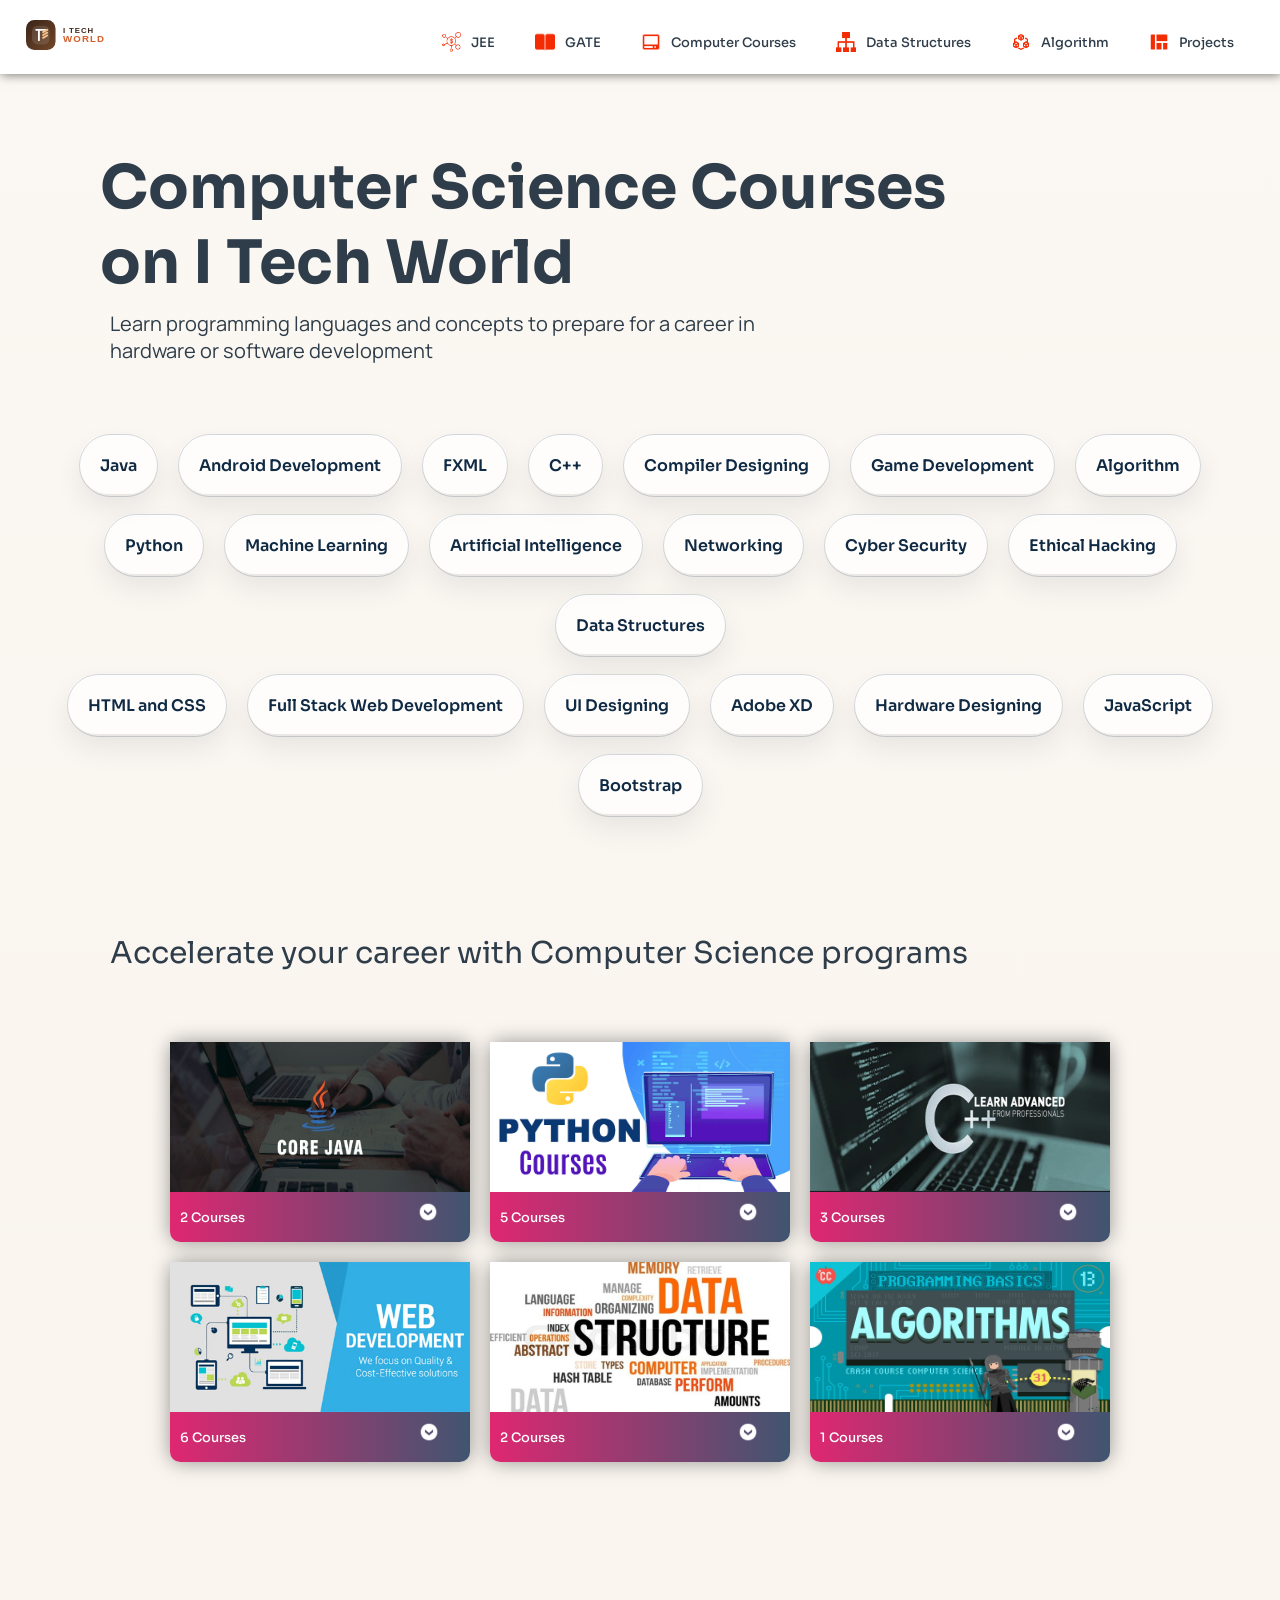
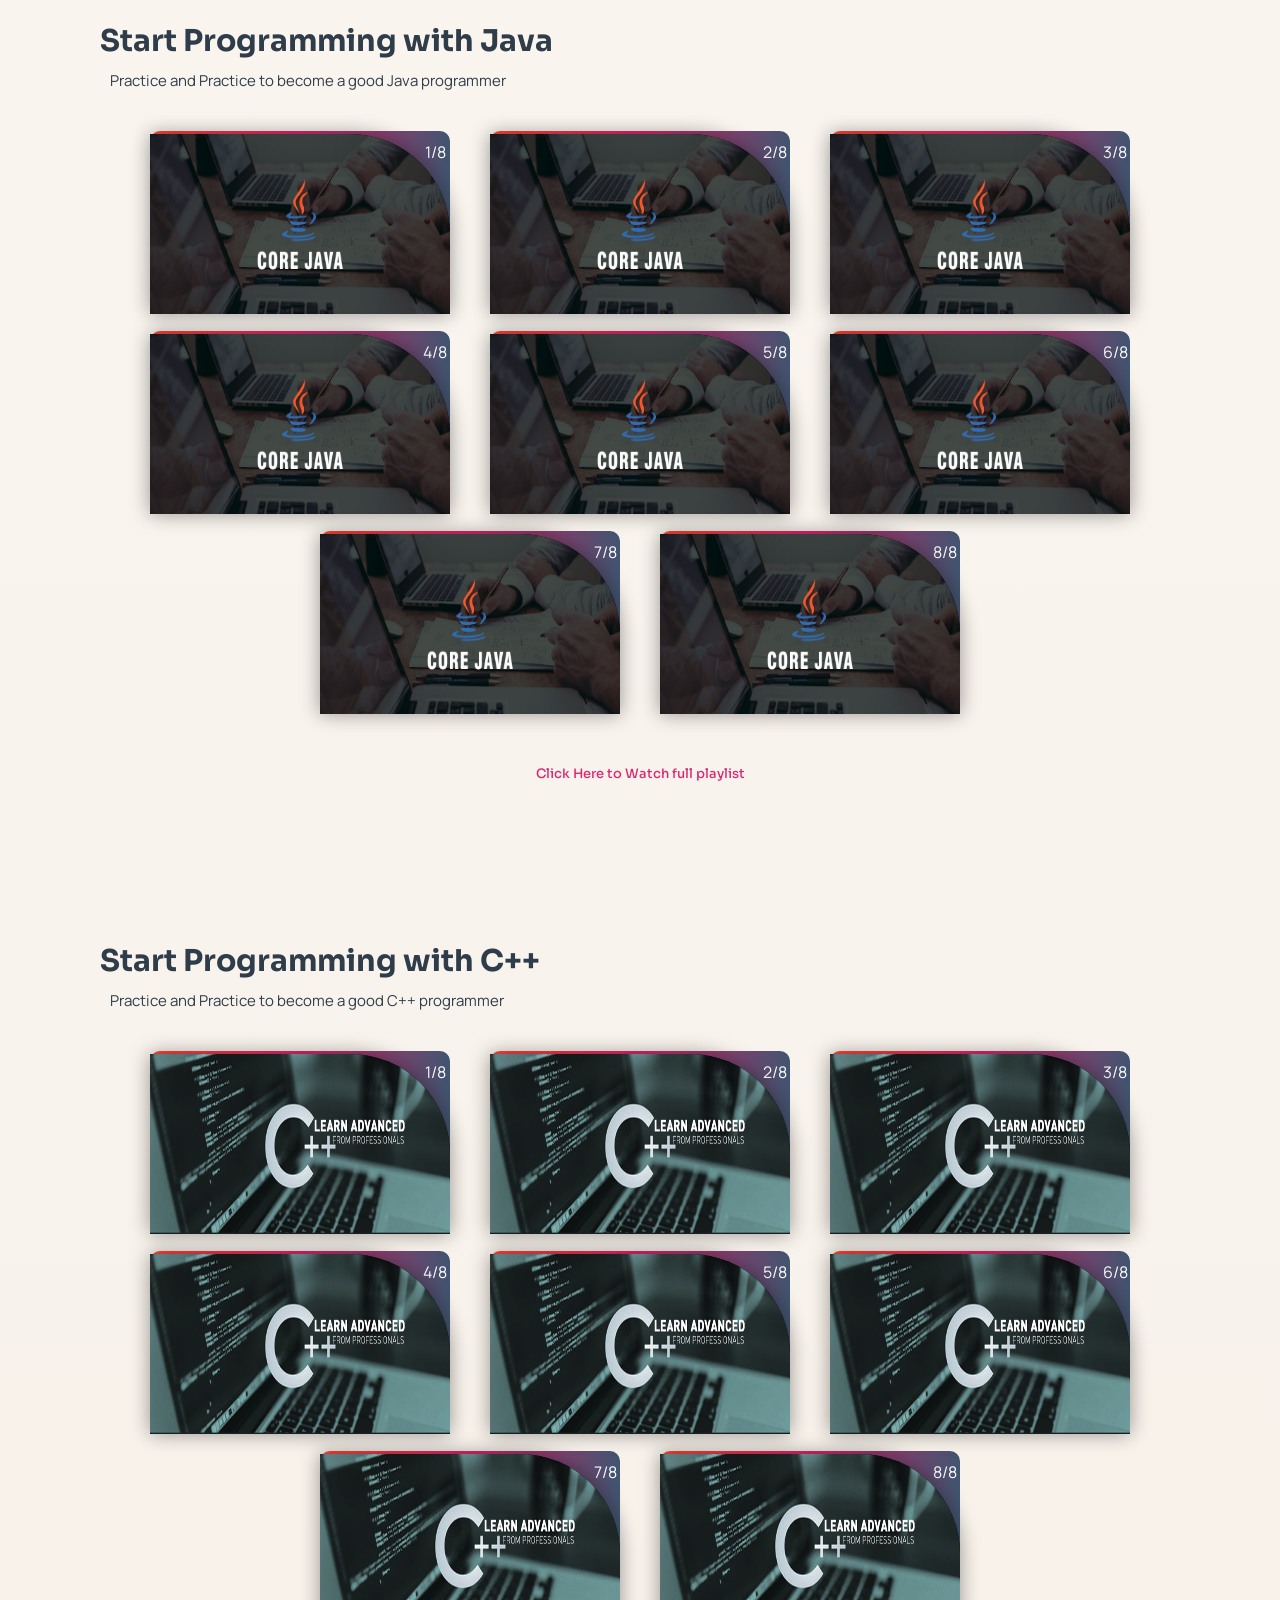
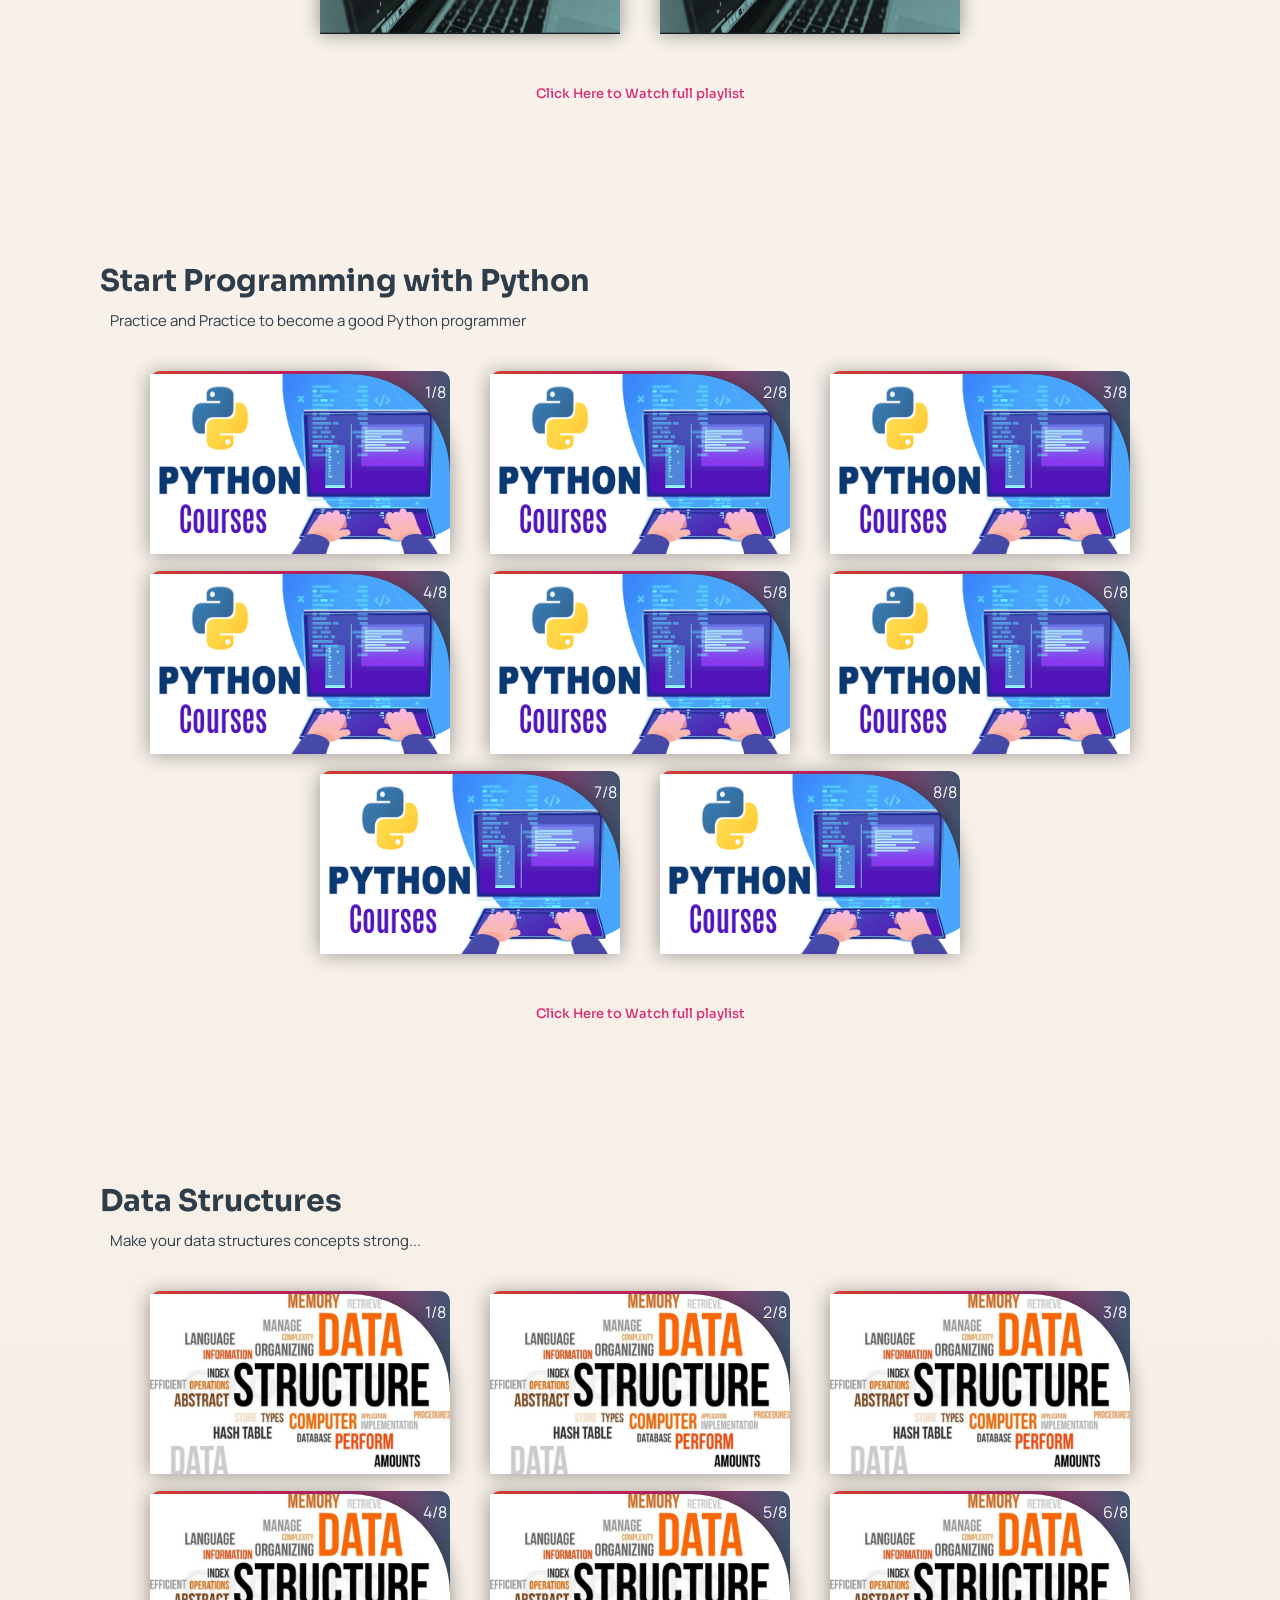
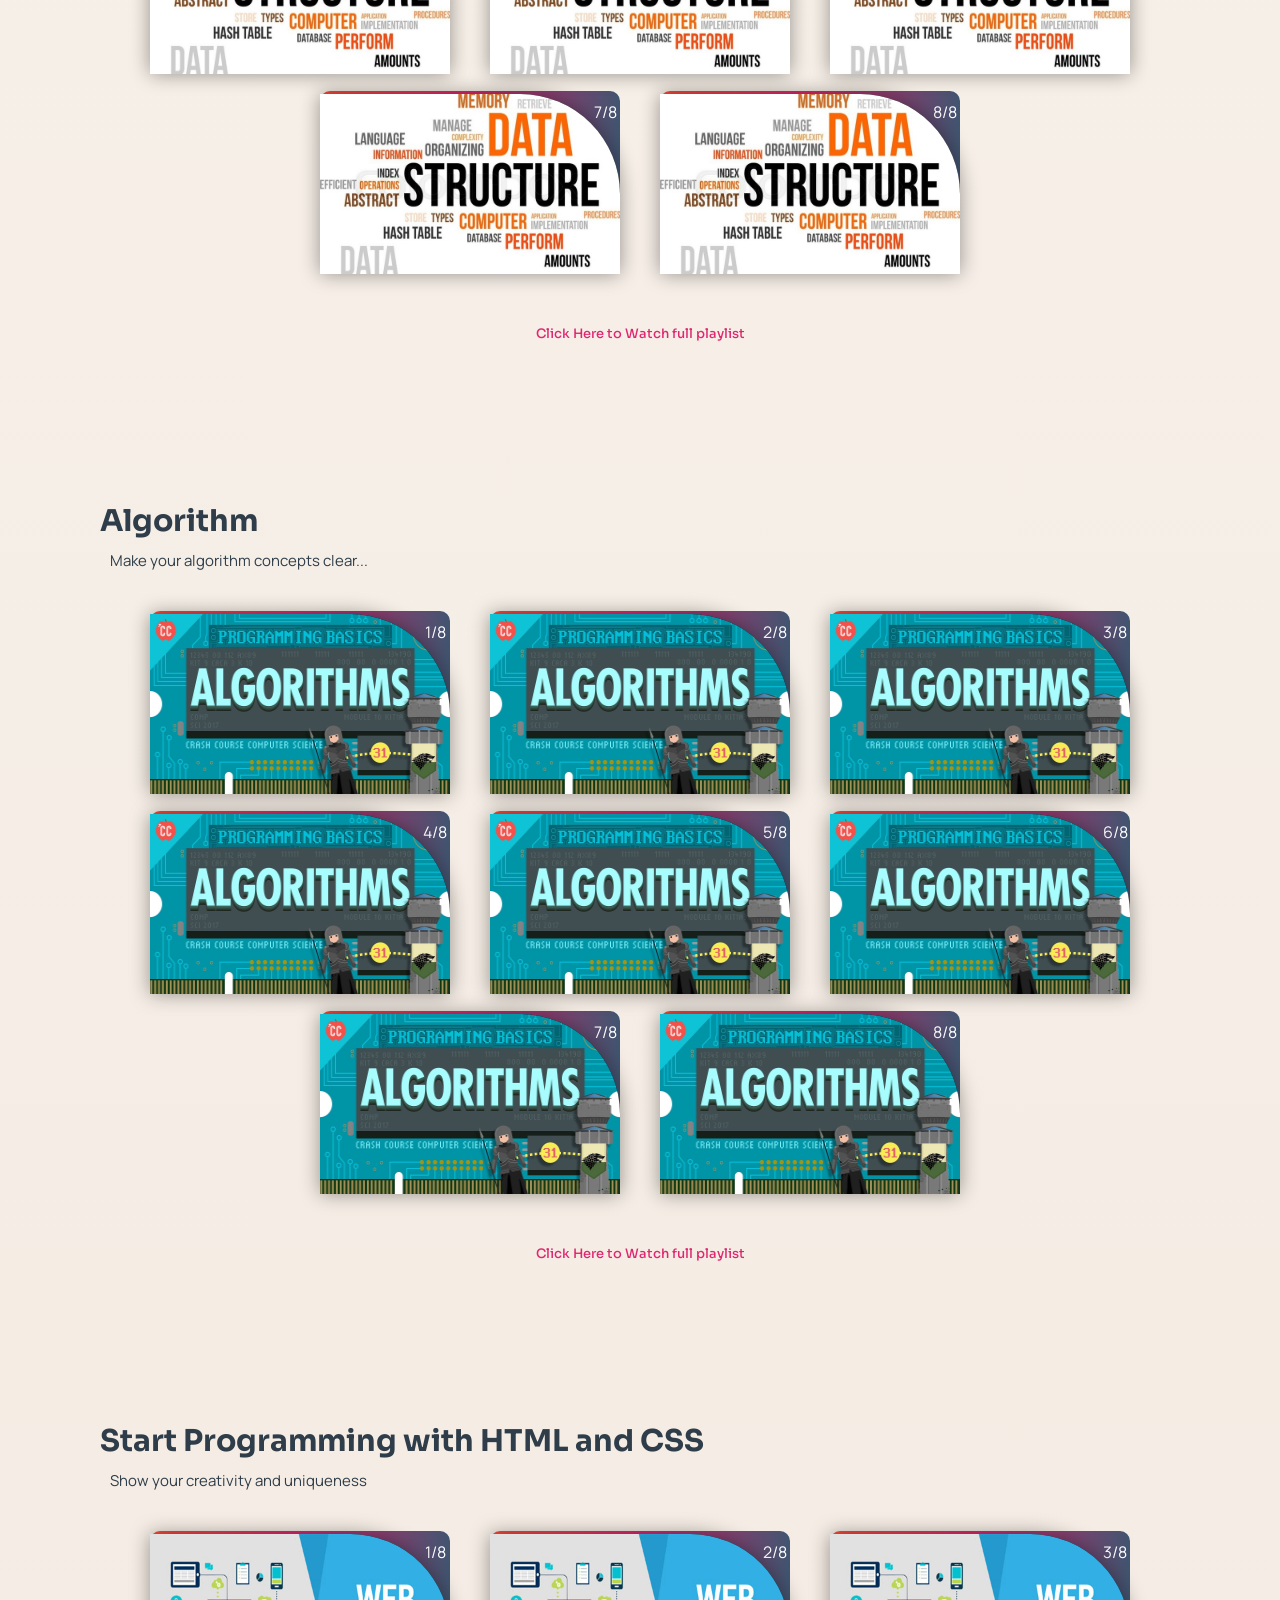
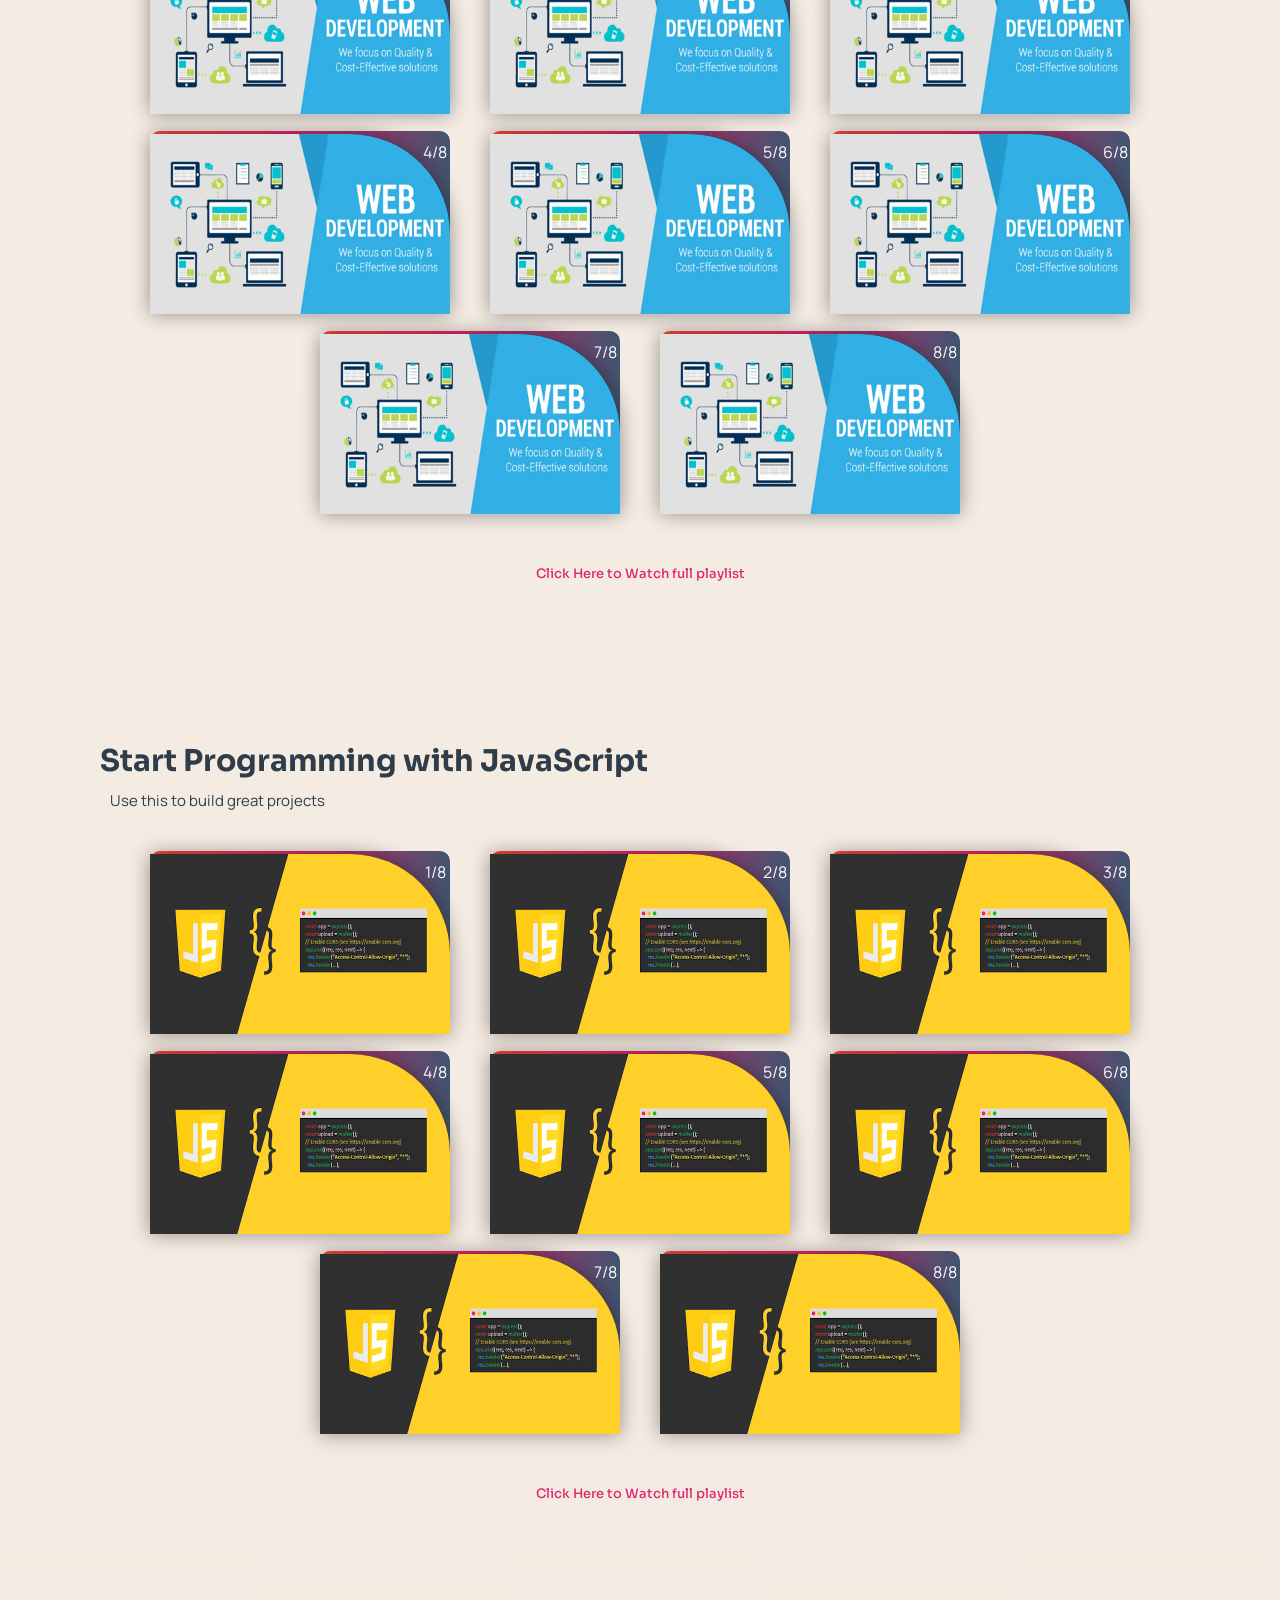
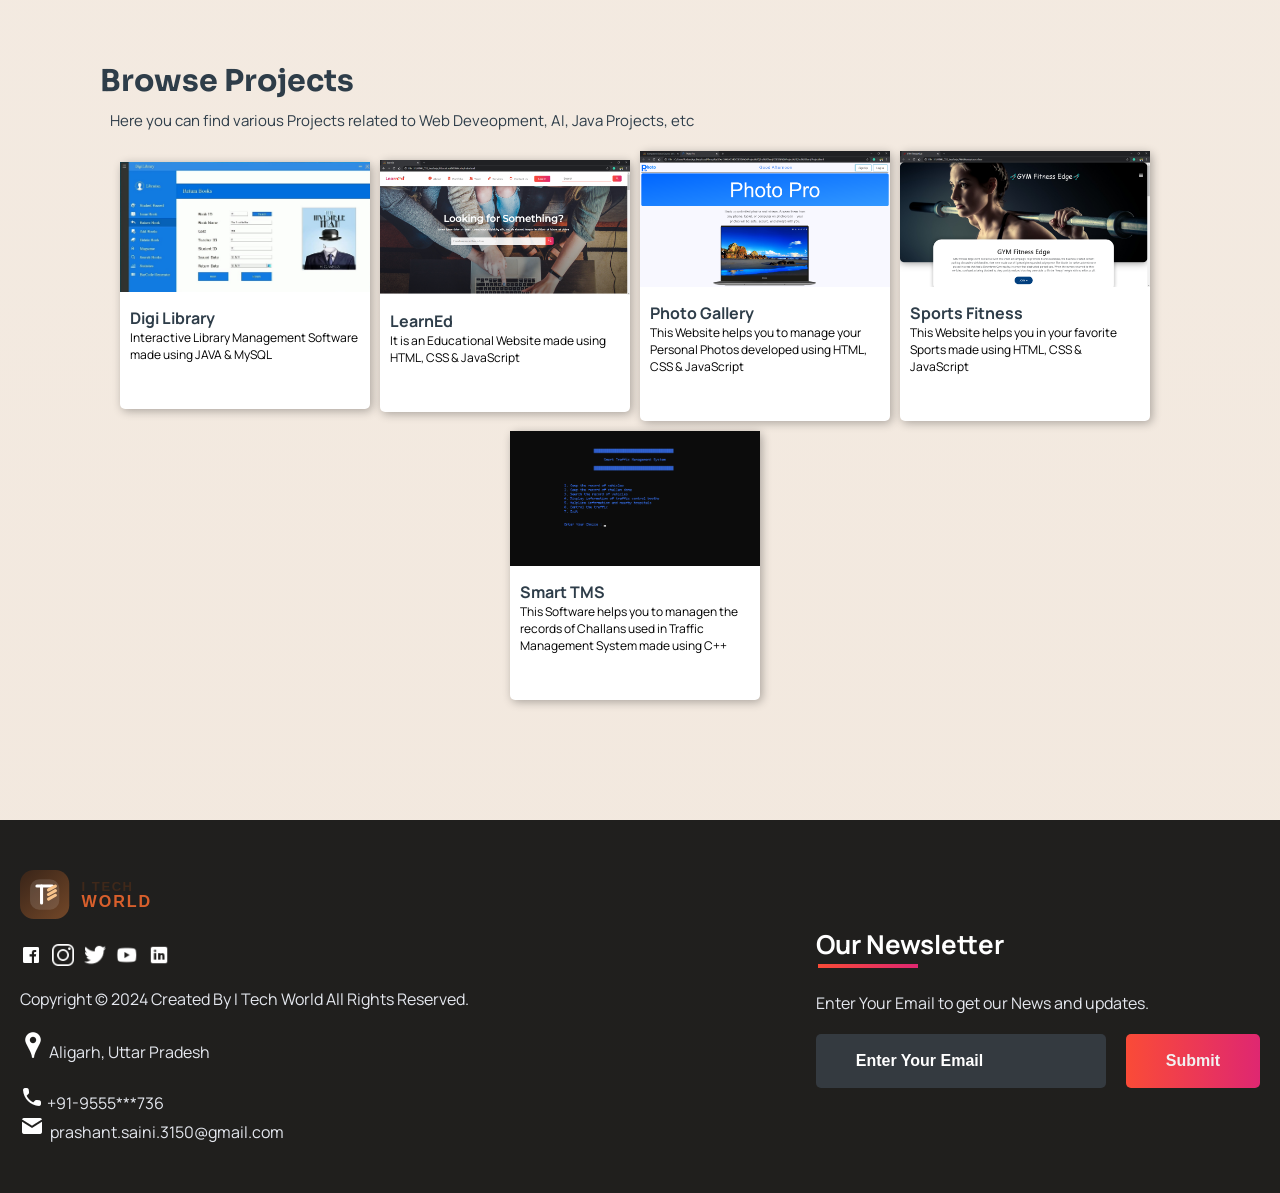
==== subjects/computer_courses.html @ df9581af "Refactor static site branding and asset structure" ====
<!DOCTYPE html>
<html>
<head>
	<link rel="shortcut icon" type="image/svg+xml" href="../assets/images/branding/itw-favicon.svg">
	<title>Computer Science Courses on I Tech World</title>
	<link rel="stylesheet" type="text/css" href="subjects.css">
	<script type="text/javascript" src="../script.js"></script>
</head>
<body>
	
<!-- NAVIGATION -->
	<header>
		<div class="nav" id="nav">
			<div id="learned-logo">
			<a href="../index.html"><img src="../assets/images/branding/itw-brand-lockup.svg" style="width: 120px;"></a></div>
			<div class="switch-tab" id="switch-tab" onclick="switchTAB()"><img src="../assets/images/icons/menu.png"></div>
			<ul id="list-switch">
				<li><a href="jee.html"><img src="../assets/images/courses/common/d1.png" class="icon">JEE</a></li>
				<li><a href="gate.html"><img src="../assets/images/courses/common/paper.png" class="icon">GATE</a></li>
				<li><a href="#"><img src="../assets/images/courses/common/computer.png" class="icon">Computer Courses</a></li>
				<li><a href="#data"><img src="../assets/images/courses/common/data.png" class="icon">Data Structures</a></li>
				<li><a href="#algo"><img src="../assets/images/courses/common/algo.png" class="icon">Algorithm</a></li>
				<li><a href="#projects"><img src="../assets/images/courses/common/projects.png" class="icon">Projects</a></li>
			</ul>
			<div class="search" id="search-switch">
				<input type="search" placeholder="Search" class="srch"><button id="srchbtn"><img src="../assets/images/icons/search.png"></button>
			</div>
		</div>
	</header>
	

<!-- MAIN Heading of Page -->
	<div class="title">
		<span>Computer Science Courses<br>on I Tech World</span>
		<div class="shortdesc">
			<p>Learn programming languages and concepts to prepare for a career in<br>hardware or software development</p>
		</div>
	</div>


<!-- Some KeyWords related to Topic -->
	<div class="course">
		<div class="cbox">
		<div class="det"><a href="#java">Java</a></div>
		<div class="det"><a href="https://developer.android.com/">Android Development</a></div>
		<div class="det"><a href="https://docs.oracle.com/javafx/2/get_started/fxml_tutorial.htm">FXML</a></div>
		<div class="det"><a href="#c++">C++</a></div>
		<div class="det"><a href="https://www.geeksforgeeks.org/introduction-of-compiler-design/">Compiler Designing</a></div>
		<div class="det"><a href="https://www.coursera.org/specializations/game-design-and-development">Game Development</a></div>
		<div class="det"><a href="#algo">Algorithm</a></div>
		</div>
		<div class="cbox">
		<div class="det"><a href="#python">Python</a></div>
		<div class="det"><a href="https://www.coursera.org/learn/machine-learning">Machine Learning</a></div>
		<div class="det"><a href="https://en.wikipedia.org/wiki/Artificial_intelligence">Artificial Intelligence</a></div>
		<div class="det"><a href="https://en.wikipedia.org/wiki/Network">Networking</a></div>
		<div class="det"><a href="https://www.kaspersky.co.in/resource-center/definitions/what-is-cyber-security">Cyber Security</a></div>
		<div class="det"><a href="https://www.eccouncil.org/ethical-hacking/">Ethical Hacking</a></div>
		<div class="det"><a href="#data">Data Structures</a></div>
		</div>
		<div class="cbox">
		<div class="det"><a href="#html_css">HTML and CSS</a></div>
		<div class="det"><a href="https://www.udacity.com/course/full-stack-web-developer-nanodegree--nd0044">Full Stack Web Development</a></div>
		<div class="det"><a href="https://uxplanet.org/what-is-ui-vs-ux-design-and-the-difference-d9113f6612de?gi=6d9d13f4cc95">UI Designing</a></div>
		<div class="det"><a href="https://www.adobe.com/in/products/xd.html">Adobe XD</a></div>
		<div class="det"><a href="https://www.sciencedirect.com/topics/computer-science/hardware-design">Hardware Designing</a></div>
		<div class="det"><a href="#javascript">JavaScript</a></div>
		<div class="det"><a href="#html_css">Bootstrap</a></div>
		</div>
	</div>


<!-- Courses Available -->
	<div class="inbt">
		Accelerate your career with Computer Science programs
	</div>

	<div class="ccard">
	<center>
		<div class="ccardbox">
			<div class="dcard">
				<div class="fpart"><img src="../assets/images/courses/common/java-course.jpg"></div>
				<a href="#java"><div class="spart">2 Courses <img src="../assets/images/icons/dropdown.png"></div></a>
			</div>
			<div class="dcard">
				<div class="fpart"><img src="../assets/images/courses/common/python-course.png"></div>
				<a href="#python"><div class="spart">5 Courses <img src="../assets/images/icons/dropdown.png"></div></a>
			</div>
			<div class="dcard">
				<div class="fpart"><img src="../assets/images/courses/common/c-course.jpg"></div>
				<a href="#c++"><div class="spart">3 Courses <img src="../assets/images/icons/dropdown.png"></div></a>
			</div>
		</div>
		<div class="ccardbox">
			<div class="dcard">
				<div class="fpart"><img src="../assets/images/courses/common/web-course.jpg"></div>
				<a href="#html_css"><div class="spart">6 Courses <img src="../assets/images/icons/dropdown.png"></div></a>
			</div>
			<div class="dcard">
				<div class="fpart"><img src="../assets/images/courses/common/data-course.jpg"></div>
				<a href="#data"><div class="spart">2 Courses <img src="../assets/images/icons/dropdown.png"></div></a>
			</div>
			<div class="dcard">
				<div class="fpart"><img src="../assets/images/courses/common/algo-course.jpg"></div>
				<a href="#algo"><div class="spart">1 Courses <img src="../assets/images/icons/dropdown.png"></div></a>
			</div>
		</div>
	</center>
	</div>


<!-- Videos on JAVA Lectures -->
	<div class="title2" id="java">
		<span>Start Programming with Java</span>
		<div class="shortdesc2">
			<p>Practice and Practice to become a good Java programmer</p>
		</div>
	</div>
	
	<center>
		<div class="ccardbox2">
			<div class="dcard2"><span class="tag" >1/8</span>
				<div class="fpart2">
					<img src="../assets/images/courses/common/java-course.jpg">
					<iframe src="https://www.youtube.com/embed/IsLyduxZ9sc" frameborder="0" allow="accelerometer; autoplay; encrypted-media; gyroscope; picture-in-picture" allowfullscreen></iframe>
				</div>
			</div>
			<div class="dcard2"><span class="tag" >2/8</span>
				<div class="fpart2">
					<img src="../assets/images/courses/common/java-course.jpg">
					<iframe src="https://www.youtube.com/embed/U_vuESBFEpE" frameborder="0" allow="accelerometer; autoplay; encrypted-media; gyroscope; picture-in-picture" allowfullscreen></iframe>
				</div>
			</div>
			<div class="dcard2"><span class="tag" >3/8</span>
				<div class="fpart2">
					<img src="../assets/images/courses/common/java-course.jpg">
					<iframe src="https://www.youtube.com/embed/7i8vbPA37y0" frameborder="0" allow="accelerometer; autoplay; encrypted-media; gyroscope; picture-in-picture" allowfullscreen></iframe>
				</div>
			</div>
			<div class="dcard2"><span class="tag" >4/8</span>
				<div class="fpart2">
					<img src="../assets/images/courses/common/java-course.jpg">
					<iframe src="https://www.youtube.com/embed/FB47F-QIk3k" frameborder="0" allow="accelerometer; autoplay; encrypted-media; gyroscope; picture-in-picture" allowfullscreen></iframe>
				</div>
			</div>
			<div class="dcard2"><span class="tag" >5/8</span>
				<div class="fpart2">
					<img src="../assets/images/courses/common/java-course.jpg">
					<iframe src="https://www.youtube.com/embed/8qyVcHJ1Et4" frameborder="0" allow="accelerometer; autoplay; encrypted-media; gyroscope; picture-in-picture" allowfullscreen></iframe>
				</div>
			</div>
			<div class="dcard2"><span class="tag" >6/8</span>
				<div class="fpart2">
					<img src="../assets/images/courses/common/java-course.jpg">
					<iframe src="https://www.youtube.com/embed/N53Vf8HGd-0" frameborder="0" allow="accelerometer; autoplay; encrypted-media; gyroscope; picture-in-picture" allowfullscreen></iframe>
				</div>
			</div>
			<div class="dcard2"><span class="tag" >7/8</span>
				<div class="fpart2">
					<img src="../assets/images/courses/common/java-course.jpg">
					<iframe src="https://www.youtube.com/embed/slz2Vc904Qg" frameborder="0" allow="accelerometer; autoplay; encrypted-media; gyroscope; picture-in-picture" allowfullscreen></iframe>
				</div>
			</div>
			<div class="dcard2"><span class="tag" >8/8</span>
				<div class="fpart2">
					<img src="../assets/images/courses/common/java-course.jpg">
					<iframe src="https://www.youtube.com/embed/Q0NVRQP1Z5g" frameborder="0" allow="accelerometer; autoplay; encrypted-media; gyroscope; picture-in-picture" allowfullscreen></iframe>
				</div>
			</div>
		</div>
	</center>
	<br><br>
	<div class="click-me">
		<a href="https://www.youtube.com/watch?v=IsLyduxZ9sc&list=PLX9Zi6XTqOKQ7TdRz0QynGIKuMV9Q2H8E" target="_blank">Click Here to Watch full playlist</a>
	</div>

<!-- Videos on C++ Lectures -->

	<div class="title2" id="c++">
		<span>Start Programming with C++</span>
		<div class="shortdesc2">
			<p>Practice and Practice to become a good C++ programmer</p>
		</div>
	</div>
	<center>
		<div class="ccardbox2">
			<div class="dcard2"><span class="tag" >1/8</span>
				<div class="fpart2"><img src="../assets/images/courses/common/c-course.jpg">
					<iframe src="https://www.youtube.com/embed/Iuo9PpGE04Y" frameborder="0" allow="accelerometer; autoplay; encrypted-media; gyroscope; picture-in-picture" allowfullscreen></iframe>
				</div>
			</div>
			<div class="dcard2"><span class="tag" >2/8</span>
				<div class="fpart2"><img src="../assets/images/courses/common/c-course.jpg">
					<iframe src="https://www.youtube.com/embed/52dHKRD7cdg" frameborder="0" allow="accelerometer; autoplay; encrypted-media; gyroscope; picture-in-picture" allowfullscreen></iframe>
				</div>
			</div>
			<div class="dcard2"><span class="tag" >3/8</span>
				<div class="fpart2"><img src="../assets/images/courses/common/c-course.jpg">
					<iframe src="https://www.youtube.com/embed/Iuo9PpGE04Y" frameborder="0" allow="accelerometer; autoplay; encrypted-media; gyroscope; picture-in-picture" allowfullscreen></iframe>
				</div>
			</div>
			<div class="dcard2"><span class="tag" >4/8</span>
				<div class="fpart2"><img src="../assets/images/courses/common/c-course.jpg">
					<iframe src="https://www.youtube.com/embed/Iuo9PpGE04Y" frameborder="0" allow="accelerometer; autoplay; encrypted-media; gyroscope; picture-in-picture" allowfullscreen></iframe>
				</div>
			</div>
		
			<div class="dcard2"><span class="tag" >5/8</span>
				<div class="fpart2"><img src="../assets/images/courses/common/c-course.jpg">
					<iframe src="https://www.youtube.com/embed/Iuo9PpGE04Y" frameborder="0" allow="accelerometer; autoplay; encrypted-media; gyroscope; picture-in-picture" allowfullscreen></iframe>
				</div>
			</div>
			<div class="dcard2"><span class="tag" >6/8</span>
				<div class="fpart2"><img src="../assets/images/courses/common/c-course.jpg">
					<iframe src="https://www.youtube.com/embed/Iuo9PpGE04Y" frameborder="0" allow="accelerometer; autoplay; encrypted-media; gyroscope; picture-in-picture" allowfullscreen></iframe>
				</div>
			</div>
			<div class="dcard2"><span class="tag" >7/8</span>
				<div class="fpart2"><img src="../assets/images/courses/common/c-course.jpg">
					<iframe src="https://www.youtube.com/embed/Iuo9PpGE04Y" frameborder="0" allow="accelerometer; autoplay; encrypted-media; gyroscope; picture-in-picture" allowfullscreen></iframe>
				</div>
			</div>
			<div class="dcard2"><span class="tag" >8/8</span>
				<div class="fpart2"><img src="../assets/images/courses/common/c-course.jpg">
					<iframe src="https://www.youtube.com/embed/Iuo9PpGE04Y" frameborder="0" allow="accelerometer; autoplay; encrypted-media; gyroscope; picture-in-picture" allowfullscreen></iframe>
				</div>
			</div>
		</div>
	</center>
<br><br>
	<div class="click-me">
		<a href="https://www.youtube.com/watch?v=Iuo9PpGE04Y&feature=youtu.be" target="_blank">Click Here to Watch full playlist</a>
	</div>

<!-- Videos on PYTHON Lectures -->

	<div class="title2" id="python">
		<span>Start Programming with Python</span>
		<div class="shortdesc2">
			<p>Practice and Practice to become a good Python programmer</p>
		</div>
	</div>
	<center>
		<div class="ccardbox2">
			<div class="dcard2"><span class="tag" >1/8</span>
				<div class="fpart2"><img src="../assets/images/courses/common/python-course.png">
					<iframe src="https://www.youtube.com/embed/QXeEoD0pB3E" frameborder="0" allow="accelerometer; autoplay; encrypted-media; gyroscope; picture-in-picture" allowfullscreen></iframe>
				</div>
			</div>
			<div class="dcard2"><span class="tag" >2/8</span>
				<div class="fpart2"><img src="../assets/images/courses/common/python-course.png">
					<iframe src="https://www.youtube.com/embed/QXeEoD0pB3E" frameborder="0" allow="accelerometer; autoplay; encrypted-media; gyroscope; picture-in-picture" allowfullscreen></iframe>
				</div>
			</div>
			<div class="dcard2"><span class="tag" >3/8</span>
				<div class="fpart2"><img src="../assets/images/courses/common/python-course.png">
					<iframe src="https://www.youtube.com/embed/QXeEoD0pB3E" frameborder="0" allow="accelerometer; autoplay; encrypted-media; gyroscope; picture-in-picture" allowfullscreen></iframe>
				</div>
			</div>
			<div class="dcard2"><span class="tag" >4/8</span>
				<div class="fpart2"><img src="../assets/images/courses/common/python-course.png">
					<iframe src="https://www.youtube.com/embed/QXeEoD0pB3E" frameborder="0" allow="accelerometer; autoplay; encrypted-media; gyroscope; picture-in-picture" allowfullscreen></iframe>
				</div>
			</div>
		
			<div class="dcard2"><span class="tag" >5/8</span>
				<div class="fpart2"><img src="../assets/images/courses/common/python-course.png">
					<iframe src="https://www.youtube.com/embed/QXeEoD0pB3E" frameborder="0" allow="accelerometer; autoplay; encrypted-media; gyroscope; picture-in-picture" allowfullscreen></iframe>
				</div>
			</div>
			<div class="dcard2"><span class="tag" >6/8</span>
				<div class="fpart2"><img src="../assets/images/courses/common/python-course.png">
					<iframe src="https://www.youtube.com/embed/QXeEoD0pB3E" frameborder="0" allow="accelerometer; autoplay; encrypted-media; gyroscope; picture-in-picture" allowfullscreen></iframe>
				</div>
			</div>
			<div class="dcard2"><span class="tag" >7/8</span>
				<div class="fpart2"><img src="../assets/images/courses/common/python-course.png">
					<iframe src="https://www.youtube.com/embed/QXeEoD0pB3E" frameborder="0" allow="accelerometer; autoplay; encrypted-media; gyroscope; picture-in-picture" allowfullscreen></iframe>
				</div>
			</div>
			<div class="dcard2"><span class="tag" >8/8</span>
				<div class="fpart2"><img src="../assets/images/courses/common/python-course.png">
					<iframe src="https://www.youtube.com/embed/QXeEoD0pB3E" frameborder="0" allow="accelerometer; autoplay; encrypted-media; gyroscope; picture-in-picture" allowfullscreen></iframe>
				</div>
			</div>
		</div>
	</center>

<br><br>
	<div class="click-me">
		<a href="https://youtu.be/QXeEoD0pB3E" target="_blank">Click Here to Watch full playlist</a>
	</div>
<!-- Videos on DATA STRUCTURES Lectures -->

	<div class="title2" id="data">
		<span>Data Structures</span>
		<div class="shortdesc2">
			<p>Make your data structures concepts strong...</p>
		</div>
	</div>
	<center>
		<div class="ccardbox2">
			<div class="dcard2"><span class="tag" >1/8</span>
				<div class="fpart2"><img src="../assets/images/courses/common/data-course.jpg">
					<iframe src="https://www.youtube.com/embed/Db9ZYbJONHc" frameborder="0" allow="accelerometer; autoplay; encrypted-media; gyroscope; picture-in-picture" allowfullscreen></iframe>
				</div>
			</div>
			<div class="dcard2"><span class="tag" >2/8</span>
				<div class="fpart2"><img src="../assets/images/courses/common/data-course.jpg">
					<iframe src="https://www.youtube.com/embed/Db9ZYbJONHc" frameborder="0" allow="accelerometer; autoplay; encrypted-media; gyroscope; picture-in-picture" allowfullscreen></iframe>
				</div>
			</div>
			<div class="dcard2"><span class="tag" >3/8</span>
				<div class="fpart2"><img src="../assets/images/courses/common/data-course.jpg">
					<iframe src="https://www.youtube.com/embed/Db9ZYbJONHc" frameborder="0" allow="accelerometer; autoplay; encrypted-media; gyroscope; picture-in-picture" allowfullscreen></iframe>
				</div>
			</div>
			<div class="dcard2"><span class="tag" >4/8</span>
				<div class="fpart2"><img src="../assets/images/courses/common/data-course.jpg">
					<iframe src="https://www.youtube.com/embed/Db9ZYbJONHc" frameborder="0" allow="accelerometer; autoplay; encrypted-media; gyroscope; picture-in-picture" allowfullscreen></iframe>
				</div>
			</div>
		
			<div class="dcard2"><span class="tag" >5/8</span>
				<div class="fpart2"><img src="../assets/images/courses/common/data-course.jpg">
					<iframe src="https://www.youtube.com/embed/Db9ZYbJONHc" frameborder="0" allow="accelerometer; autoplay; encrypted-media; gyroscope; picture-in-picture" allowfullscreen></iframe>
				</div>
			</div>
			<div class="dcard2"><span class="tag" >6/8</span>
				<div class="fpart2"><img src="../assets/images/courses/common/data-course.jpg">
					<iframe src="https://www.youtube.com/embed/Db9ZYbJONHc" frameborder="0" allow="accelerometer; autoplay; encrypted-media; gyroscope; picture-in-picture" allowfullscreen></iframe>
				</div>
			</div>
			<div class="dcard2"><span class="tag" >7/8</span>
				<div class="fpart2"><img src="../assets/images/courses/common/data-course.jpg">
					<iframe src="https://www.youtube.com/embed/Db9ZYbJONHc" frameborder="0" allow="accelerometer; autoplay; encrypted-media; gyroscope; picture-in-picture" allowfullscreen></iframe>
				</div>
			</div>
			<div class="dcard2"><span class="tag" >8/8</span>
				<div class="fpart2"><img src="../assets/images/courses/common/data-course.jpg">
					<iframe src="https://www.youtube.com/embed/Db9ZYbJONHc" frameborder="0" allow="accelerometer; autoplay; encrypted-media; gyroscope; picture-in-picture" allowfullscreen></iframe>
				</div>
			</div>
		</div>
	</center>
<br><br>
	<div class="click-me">
		<a href="https://www.youtube.com/watch?v=Db9ZYbJONHc" target="_blank">Click Here to Watch full playlist</a>
	</div>

<!-- Videos on ALGORITHM Lectures -->

	<div class="title2" id="algo">
		<span>Algorithm</span>
		<div class="shortdesc2">
			<p>Make your algorithm concepts clear...</p>
		</div>
	</div>
	<center>
		<div class="ccardbox2">
			<div class="dcard2"><span class="tag" >1/8</span>
				<div class="fpart2"><img src="../assets/images/courses/common/algo-course.jpg">
					<iframe src="https://www.youtube.com/embed/0IAPZzGSbME" frameborder="0" allow="accelerometer; autoplay; encrypted-media; gyroscope; picture-in-picture" allowfullscreen></iframe>
				</div>
			</div>
			<div class="dcard2"><span class="tag" >2/8</span>
				<div class="fpart2"><img src="../assets/images/courses/common/algo-course.jpg">
					<iframe src="https://www.youtube.com/embed/0IAPZzGSbME" frameborder="0" allow="accelerometer; autoplay; encrypted-media; gyroscope; picture-in-picture" allowfullscreen></iframe>
				</div>
			</div>
			<div class="dcard2"><span class="tag" >3/8</span>
				<div class="fpart2"><img src="../assets/images/courses/common/algo-course.jpg">
					<iframe src="https://www.youtube.com/embed/0IAPZzGSbME" frameborder="0" allow="accelerometer; autoplay; encrypted-media; gyroscope; picture-in-picture" allowfullscreen></iframe>
				</div>
			</div>
			<div class="dcard2"><span class="tag" >4/8</span>
				<div class="fpart2"><img src="../assets/images/courses/common/algo-course.jpg">
					<iframe src="https://www.youtube.com/embed/0IAPZzGSbME" frameborder="0" allow="accelerometer; autoplay; encrypted-media; gyroscope; picture-in-picture" allowfullscreen></iframe>
				</div>
			</div>
		
			<div class="dcard2"><span class="tag" >5/8</span>
				<div class="fpart2"><img src="../assets/images/courses/common/algo-course.jpg">
					<iframe src="https://www.youtube.com/embed/0IAPZzGSbME" frameborder="0" allow="accelerometer; autoplay; encrypted-media; gyroscope; picture-in-picture" allowfullscreen></iframe>
				</div>
			</div>
			<div class="dcard2"><span class="tag" >6/8</span>
				<div class="fpart2"><img src="../assets/images/courses/common/algo-course.jpg">
					<iframe src="https://www.youtube.com/embed/0IAPZzGSbME" frameborder="0" allow="accelerometer; autoplay; encrypted-media; gyroscope; picture-in-picture" allowfullscreen></iframe>
				</div>
			</div>
			<div class="dcard2"><span class="tag" >7/8</span>
				<div class="fpart2"><img src="../assets/images/courses/common/algo-course.jpg">
					<iframe src="https://www.youtube.com/embed/0IAPZzGSbME" frameborder="0" allow="accelerometer; autoplay; encrypted-media; gyroscope; picture-in-picture" allowfullscreen></iframe>
				</div>
			</div>
			<div class="dcard2"><span class="tag" >8/8</span>
				<div class="fpart2"><img src="../assets/images/courses/common/algo-course.jpg">
					<iframe src="https://www.youtube.com/embed/0IAPZzGSbME" frameborder="0" allow="accelerometer; autoplay; encrypted-media; gyroscope; picture-in-picture" allowfullscreen></iframe>
				</div>
			</div>
		</div>
	</center>
<br><br>
	<div class="click-me">
		<a href="https://www.youtube.com/watch?v=0IAPZzGSbME" target="_blank">Click Here to Watch full playlist</a>
	</div>

<!-- Videos on HTML and CSS Lectures -->

	<div class="title2" id="html_css">
		<span>Start Programming with HTML and CSS</span>
		<div class="shortdesc2">
			<p>Show your creativity and uniqueness</p>
		</div>
	</div>
	<center>
		<div class="ccardbox2">
			<div class="dcard2"><span class="tag" >1/8</span>
				<div class="fpart2"><img src="../assets/images/courses/common/web-course.jpg">
					<iframe src="https://www.youtube.com/embed/TKYsuU86-DQ" frameborder="0" allow="accelerometer; autoplay; encrypted-media; gyroscope; picture-in-picture" allowfullscreen></iframe>
				</div>
			</div>
			<div class="dcard2"><span class="tag" >2/8</span>
				<div class="fpart2"><img src="../assets/images/courses/common/web-course.jpg">
					<iframe src="https://www.youtube.com/embed/TKYsuU86-DQ" frameborder="0" allow="accelerometer; autoplay; encrypted-media; gyroscope; picture-in-picture" allowfullscreen></iframe>
				</div>
			</div>
			<div class="dcard2"><span class="tag" >3/8</span>
				<div class="fpart2"><img src="../assets/images/courses/common/web-course.jpg">
					<iframe src="https://www.youtube.com/embed/TKYsuU86-DQ" frameborder="0" allow="accelerometer; autoplay; encrypted-media; gyroscope; picture-in-picture" allowfullscreen></iframe>
				</div>
			</div>
			<div class="dcard2"><span class="tag" >4/8</span>
				<div class="fpart2"><img src="../assets/images/courses/common/web-course.jpg">
					<iframe src="https://www.youtube.com/embed/TKYsuU86-DQ" frameborder="0" allow="accelerometer; autoplay; encrypted-media; gyroscope; picture-in-picture" allowfullscreen></iframe>
				</div>
			</div>
		
			<div class="dcard2"><span class="tag" >5/8</span>
				<div class="fpart2"><img src="../assets/images/courses/common/web-course.jpg">
					<iframe src="https://www.youtube.com/embed/TKYsuU86-DQ" frameborder="0" allow="accelerometer; autoplay; encrypted-media; gyroscope; picture-in-picture" allowfullscreen></iframe>
				</div>
			</div>
			<div class="dcard2"><span class="tag" >6/8</span>
				<div class="fpart2"><img src="../assets/images/courses/common/web-course.jpg">
					<iframe src="https://www.youtube.com/embed/TKYsuU86-DQ" frameborder="0" allow="accelerometer; autoplay; encrypted-media; gyroscope; picture-in-picture" allowfullscreen></iframe>
				</div>
			</div>
			<div class="dcard2"><span class="tag" >7/8</span>
				<div class="fpart2"><img src="../assets/images/courses/common/web-course.jpg">
					<iframe src="https://www.youtube.com/embed/TKYsuU86-DQ" frameborder="0" allow="accelerometer; autoplay; encrypted-media; gyroscope; picture-in-picture" allowfullscreen></iframe>
				</div>
			</div>
			<div class="dcard2"><span class="tag" >8/8</span>
				<div class="fpart2"><img src="../assets/images/courses/common/web-course.jpg">
					<iframe src="https://www.youtube.com/embed/TKYsuU86-DQ" frameborder="0" allow="accelerometer; autoplay; encrypted-media; gyroscope; picture-in-picture" allowfullscreen></iframe>
				</div>
			</div>
		</div>
	</center>

<br><br>
	<div class="click-me">
		<a href="https://www.youtube.com/watch?v=TKYsuU86-DQ" target="_blank">Click Here to Watch full playlist</a>
	</div>
<!-- Videos on JAVASCRIPT Lectures -->

	<div class="title2" id="javascript">
		<span>Start Programming with JavaScript</span>
		<div class="shortdesc2">
			<p>Use this to build great projects</p>
		</div>
	</div>
	<center>
		<div class="ccardbox2">
			<div class="dcard2"><span class="tag" >1/8</span>
				<div class="fpart2"><img src="../assets/images/courses/common/javascript-course.jpg">
					<iframe src="https://www.youtube.com/embed/uDwSnnhl1Ng" frameborder="0" allow="accelerometer; autoplay; encrypted-media; gyroscope; picture-in-picture" allowfullscreen></iframe>
				</div>
			</div>
			<div class="dcard2"><span class="tag" >2/8</span>
				<div class="fpart2"><img src="../assets/images/courses/common/javascript-course.jpg">
					<iframe src="https://www.youtube.com/embed/uDwSnnhl1Ng" frameborder="0" allow="accelerometer; autoplay; encrypted-media; gyroscope; picture-in-picture" allowfullscreen></iframe>
				</div>
			</div>
			<div class="dcard2"><span class="tag" >3/8</span>
				<div class="fpart2"><img src="../assets/images/courses/common/javascript-course.jpg">
					<iframe src="https://www.youtube.com/embed/uDwSnnhl1Ng" frameborder="0" allow="accelerometer; autoplay; encrypted-media; gyroscope; picture-in-picture" allowfullscreen></iframe>
				</div>
			</div>
			<div class="dcard2"><span class="tag" >4/8</span>
				<div class="fpart2"><img src="../assets/images/courses/common/javascript-course.jpg">
					<iframe src="https://www.youtube.com/embed/uDwSnnhl1Ng" frameborder="0" allow="accelerometer; autoplay; encrypted-media; gyroscope; picture-in-picture" allowfullscreen></iframe>
				</div>
			</div>
		
			<div class="dcard2"><span class="tag" >5/8</span>
				<div class="fpart2"><img src="../assets/images/courses/common/javascript-course.jpg">
					<iframe src="https://www.youtube.com/embed/uDwSnnhl1Ng" frameborder="0" allow="accelerometer; autoplay; encrypted-media; gyroscope; picture-in-picture" allowfullscreen></iframe>
				</div>
			</div>
			<div class="dcard2"><span class="tag" >6/8</span>
				<div class="fpart2"><img src="../assets/images/courses/common/javascript-course.jpg">
					<iframe src="https://www.youtube.com/embed/uDwSnnhl1Ng" frameborder="0" allow="accelerometer; autoplay; encrypted-media; gyroscope; picture-in-picture" allowfullscreen></iframe>
				</div>
			</div>
			<div class="dcard2"><span class="tag" >7/8</span>
				<div class="fpart2"><img src="../assets/images/courses/common/javascript-course.jpg">
					<iframe src="https://www.youtube.com/embed/uDwSnnhl1Ng" frameborder="0" allow="accelerometer; autoplay; encrypted-media; gyroscope; picture-in-picture" allowfullscreen></iframe>
				</div>
			</div>
			<div class="dcard2"><span class="tag" >8/8</span>
				<div class="fpart2"><img src="../assets/images/courses/common/javascript-course.jpg">
					<iframe src="https://www.youtube.com/embed/uDwSnnhl1Ng" frameborder="0" allow="accelerometer; autoplay; encrypted-media; gyroscope; picture-in-picture" allowfullscreen></iframe>
				</div>
			</div>
		</div>
	</center>
<br><br>
	<div class="click-me">
		<a href="https://www.youtube.com/watch?v=uDwSnnhl1Ng" target="_blank">Click Here to Watch full playlist</a>
	</div>

<!-- PROJECTS -->
	<div class="title2" id="projects">
		<span>Browse Projects</span>
		<div class="shortdesc2">
			<p>Here you can find various Projects related to Web Deveopment, AI, Java Projects, etc</p>
		</div>
	</div>
	<div class="project-panel">
		<div class="project-card">
			<img src="../assets/images/projects/p1.jpg">
			<div class="info">
				<h4>Digi Library</h4><p>Interactive Library Management Software made using JAVA & MySQL</p>
				<div class="download"><a href="https://github.com/roshan9419" target="_blank">Download</a></div>	
			</div>
		</div>
		<div class="project-card">
			<img src="../assets/images/projects/p2.jpg">
			<div class="info">
				<h4>LearnEd</h4><p>It is an Educational Website made using HTML, CSS & JavaScript</p>
				<div class="download"><a href="https://github.com/roshan9419" target="_blank">Download</a></div>
			</div>
		</div>
		<div class="project-card">
			<img src="../assets/images/projects/p3.jpg">
			<div class="info">
				<h4>Photo Gallery</h4><p>This Website helps you to manage your Personal Photos developed using HTML, CSS & JavaScript</p>
				<div class="download"><a href="https://github.com/roshan9419" target="_blank">Download</a></div>
			</div>
		</div>
		<div class="project-card">
			<img src="../assets/images/projects/p4.jpg">
			<div class="info">
				<h4>Sports Fitness</h4><p>This Website helps you in your favorite Sports made using HTML, CSS & JavaScript</p>
				<div class="download"><a href="https://github.com/roshan9419" target="_blank">Download</a></div>
			</div>
		</div>
		<div class="project-card">
			<img src="../assets/images/projects/p5.jpg">
			<div class="info">
				<h4>Smart TMS</h4><p>This Software helps you to managen the records of Challans used in Traffic Management System made using C++</p>
				<div class="download"><a href="https://github.com/roshan9419/smart_traffic" target="_blank">Download</a></div>
			</div>
		</div>

	</div>

<br><br><br><br><br>

<!-- FOOTER -->
<footer>
	<div class="footer-container">
		<div class="left-col">
			<img src="../assets/images/branding/itw-brand-lockup.svg" style="width: 200px;">
			<div class="logo"></div>
			<div class="social-media">
				<a href="#"><img src="../assets/images/icons/fb.png"></a>
				<a href="#"><img src="../assets/images/icons/insta.png"></a>
				<a href="#"><img src="../assets/images/icons/tt.png"></a>
				<a href="#"><img src="../assets/images/icons/ytube.png"></a>
				<a href="#"><img src="../assets/images/icons/linkedin.png"></a>
			</div><br><br>
			<p class="rights-text">Copyright © 2024 Created By I Tech World All Rights Reserved.</p>
				<br><p><img src="../assets/images/icons/location.png"> Aligarh, Uttar Pradesh</p><br>
				<p><img src="../assets/images/icons/phone.png"> +91-9555***736<br><img src="../assets/images/icons/mail.png">&nbsp; prashant.saini.3150@gmail.com</p>
		</div>
		<div class="right-col">
			<h1 style="color: #fff">Our Newsletter</h1>
			<div class="border"></div><br>
			<p>Enter Your Email to get our News and updates.</p>
			<form class="newsletter-form">
				<input class="txtb" type="email" placeholder="Enter Your Email">
				<input class="btn" type="submit" value="Submit">
			</form>
		</div>
	</div>
</footer>

</body>
</html>
---- subjects/subjects.css ----
@import url('https://fonts.googleapis.com/css2?family=Manrope:wght@400;500;600;700;800&family=Sora:wght@500;600;700;800&display=swap');

* {
	box-sizing: border-box;
	margin: 0;
	padding: 0;
}
html {
	scroll-behavior: smooth;
}
body {
	background: linear-gradient(180deg, #fbf7f2 0%, #f2e8de 100%);
	font-family: 'Manrope', sans-serif;
}

/*SCROLLBAR Styling*/
::-webkit-scrollbar {
  width: 5px;
}
::-webkit-scrollbar-thumb {
  background: #FA4B37;
  border-radius: 5px;
}
::-webkit-scrollbar-thumb:hover {
  background: #DF2771; 
}

/*NAVIGATION BAR*/
.nav
{
	width: 100%;
	background-color: #fff;
	display: flex;
	flex-wrap: wrap;
	justify-content: space-between;
	align-items: center;
	padding: 20px 2%;
	position: fixed;
	top: 0px;
	z-index: 10;
	box-shadow: 1px 1px 10px rgba(0,0,0,0.5);
}

.nav li, a, button
{
	float: left;
	font-family: "Sora", sans-serif;
	font-weight: 500;
	font-size: 13px;
	color: #2E3D49;
	display: block;
	text-decoration: none;
	text-align: center;
}

.nav ul li img {
	width: 20px;
	margin-right: 10px;
	transform: translateY(5px);
	padding-top: 5px;
}

.nav ul li 
{
	list-style: none;
	display: inline-block;
	padding: 0px 20px;
}

.nav ul li a
{
	transition: all 0.3s ease 0s;
}

.nav ul li a:hover
{
	color: #FA4B37;
}

.nav button
{
	padding: 9px 25px;
	background: linear-gradient(to right, #FA4B37, #DF2771);
	color: #fff;
	border: none;
	border-radius: 5px;
	cursor: pointer;
	outline: none;
	transition: all 0.3s ease 0s;
}
#srchbtn {
	padding: 9px 20px;
}
#srchbtn img {
	width: 15px;
	filter: brightness(100);
}
.nav button:hover
{
	opacity: .9;
}
.nav .search
{
	float: right;
}
.nav .search .srch
{
	font-size: 13px;
	width: 300px;
	border: none;
	outline: none;
	border-bottom: 2px solid #FA4B37;
	padding: 9px;
}
.nav .search button
{
	margin-right: 5px;
	float: right;
	margin-left: 10px;
}
.nav .switch-tab {
	cursor: pointer;
	visibility: hidden;
}
.nav .switch-tab img {
	width: 20px;
}
.nav .check-box {
	cursor: pointer;
	visibility: hidden;
}

/*TITLE*/
.title {
	margin-top: 150px;
	margin-left: 100px;
}
.title span{
	font-weight: 700;
	font-family: 'Sora', sans-serif;
	font-size: 60px;
	color: #2E3D49;
}
.title .shortdesc {
	padding: 10px;
	font-family: 'Manrope', sans-serif;
	font-size: 20px;
	color: #2E3D49;
	margin-bottom: 50px;
}

/*Quick Links*/
.course {
	display: grid;
	justify-content: center;
}

.cbox {
	display: inline-flex;
	flex-wrap: wrap;
	justify-content: center;
}
.cbox .det {
	height: 60px;
	margin: 10px;
	background: rgba(255,255,255,0.78);
	cursor: pointer;
	border-radius: 50px;
	box-shadow: 0 14px 28px rgba(16, 42, 67, 0.08);
}
.cbox .det a{
	justify-content: space-around;
	width: 100%;
	padding: 20px;
	border-radius: 50px;
	border: 1px solid rgba(16, 42, 67, 0.18);
	font-size: 16px;
	color: #102A43;
	font-family: 'Sora', sans-serif;
	font-weight: 600;
	text-decoration: none;
}

.cbox .det a:hover{
	background: linear-gradient(to right, #FA4B37, #DF2771);
	color: white;
}

.inbt {
	padding: 10px;
	font-family: 'Sora', sans-serif;
	font-size: 30px;
	color: #2E3D49;
	margin: 100px;
	margin-bottom: 50px;
}

/*COURSES AVAILABLE*/
.ccard {
	display: flex;
	flex-wrap: wrap;
	justify-content: center;
	align-items: center;
}
.ccardbox {
	display: flex;
	flex-wrap: wrap;
	justify-content: center;
}

.dcard {
	margin: 10px;
	width: 300px;
	height: 200px;
	background: linear-gradient(to right, #DF2771, #405570);
	border-radius: 10px;
	box-shadow: 0 0 20px rgba(0,0,0,0.4);
}

.dcard .fpart {
	width: inherit;
	height: 150px;
	color: #000;
	text-align: left;
	overflow: hidden;
}
.dcard .fpart img {
	width: 100%;
	height: 100%;
}

.dcard .spart {
	padding: 10px;
	padding-right: 0px;
	color: #fff;
	text-align: left;
	cursor: pointer;
}
.dcard .spart img {
	width: 20px;
	margin-left: 170px;
	cursor: pointer;
	/* transform: rotate(180deg); */
}

.dcard:hover .fpart img{
	transition: .8s ease;
	transform: scale(1.2);
}

/*Small Titles for  Topics*/
.title2 {
	position: relative;
	padding-top: 150px;
	margin-left: 100px;
}
.title2 span{
	font-weight: 700;
	font-family: 'Sora', sans-serif;
	font-size: 30px;
	color: #2E3D49;
}
.title2 .shortdesc2 {
	padding: 10px;
	font-family: 'Manrope', sans-serif;
	font-size: 15px;
	color: #2E3D49;
	margin-bottom: 10px;
}

/*Videos Section*/
.ccardbox2 {
	display: flex;
	justify-content: center;
	flex-wrap: wrap;
}

.dcard2 {
	margin: 20px;
	width: 300px;
	height: 160px;
	background: linear-gradient(to right, #FA4B37, #DF2771, #405570);
	border-radius: 10px;
}
.dcard2:hover .fpart2 img {
	display: none;
}
.dcard2 .fpart2 { 
	width: inherit;
	height: 180px;
	background: #000;
	color: #000;
	text-align: left;
	border-top-right-radius: 100px;
	transform: translateY(-19px);
	box-shadow: 0 0 20px rgba(0,0,0,0.4);
	overflow: hidden;
}
.dcard2 .tag {
	position: relative;
	margin-left: 270px;
	top: 10px;
	color: #fff;
}
.dcard2 .fpart2 img {
	width: 100%;
	height: 100%;
}
.fpart2 iframe {
	height: inherit;
	width: inherit;
}

/*Watch Full Playlist*/
.click-me {
	justify-content: center;
	display: flex;
}
.click-me a {
	color: #DF2771;
	text-decoration: none;
	transition-duration: .5s;
	padding: 10px;
}
.click-me a:hover {
	background: #DF2771;
	color: #fff;
}

/*Purchase notes*/
.purchase {
	justify-content: center;
	display: flex;
}
.purchase a {
	color: #405570;
	text-decoration: none;
	transition-duration: .5s;
	padding: 10px;
}
.purchase a:hover {
	background: #405570;
	color: #fff;
}


/*PROJECTS*/
.project-panel {
	/*background: #000;*/
	display: flex;
	flex-wrap: wrap;
	align-items: center;
	justify-content: center;
}
.project-card {
	width: 250px;
	/*height: 220px;*/
	background: #fff;
	margin-right: 10px;
	margin-bottom: 10px;
	border-radius: 5px;
	cursor: pointer;
	box-shadow: 2px 2px 10px rgba(0,0,0,0.3);
}
.project-card img {
	width: inherit;
	/*height: 140px;*/
}
.project-card:hover {
	transform: scale(1.2);
	transition: .5s ease;
}
.project-card:hover .download a{
	visibility: visible;
}
.project-card .info {
	padding: 10px;
}
.project-card .info h4 {
	color: #2E3D49;
}
.project-card .info p {
	font-size: 12px;
}
.download {
	margin-top: 10px;
	display: flex;
	justify-content: center;
}
.download a{
	padding: 5px 10px;
	color: #DF2771;
	font-size: .8em;
	visibility: hidden;
}
.download:hover a{
	transition: .5s ease;
	background: #DF2771;
	color: #fff;
}


/*Sample Papers*/

.sample {
	display: flex;
	align-items: center;
	flex-wrap: wrap;
	justify-content: space-around;
}
.lastSample {
	margin-bottom: 100px;
}
.sample ul {
	margin: 20px;
}

.sample ul li{
	padding: 28px;
	list-style: none;
}

.sample ul li a {
	color: #FA4B37;
	width: 300px;
	font-size: 20px;
}

/*Footer*/

footer {
	color: #E5E8EF;
	background: #000D;
	padding: 50px 0; 
}

footer .footer-container {
	max-width: 1300px;
	margin: auto;
	padding: 0 20px;
	display: flex;
	justify-content: space-between;
	align-items: center;
	flex-wrap: wrap-reverse;
}

footer .social-media img{
	width: 22px;
}

footer .logo {
	width: 180px;
	color: #fff;
	font-family: 'Sora', sans-serif;
}
footer .social-media{
	margin: 20px 0;
}

footer .social-media a{
	color: #001a21;
	margin-right: 10px;
	font-size: 22px;
	text-decoration: none;
}

footer .right-col h1{
	font-size: 26px;
}
footer .border{
	width: 100px;
	height: 4px;
	background: linear-gradient(to right, #FA4B37, #DF2771);
	margin: 2px;
}

footer .newsletter-form {
	display: flex;
	justify-content: center;
	align-items: center;
	flex-wrap: wrap;
}
footer input::placeholder {
  color: white !important;
}
footer .txtb {
	flex: 1;
	padding: 18px 40px;
	font-size: 16px;
	background: #343A40;
	border: none;
	font-weight: 700;
	outline: none;
	border-radius: 5px;
	min-width: 260px;
	margin-top: 20px;
	color: white;
}

footer .btn {
	margin-top: 20px;
	padding: 18px 40px;
	font-size: 16px;
	color: #f1f1f1;
	background: linear-gradient(to right, #FA4B37, #DF2771);
	border: none;
	font-weight: 700;
	outline: none;
	border-radius: 5px;
	margin-left: 20px;
	cursor: pointer;
	transition: opacity .3s linear;	
}

footer .btn:hover {
	opacity: .7;
}


/*For Responsive Website*/
@media screen and (max-width: 960px) {
	.footer-container {
		max-width: 600px;
	}
	.right-col {
		width: 100%;
		margin-bottom: 60px;
	}
	.left-col {
		width: 100%;
		text-align: center;
	}
	.social-media {
		display: flex;
		justify-content: center;
	}
}

@media screen and (max-width: 700px) {
	footer .btn{
		margin: 0;
		width: 100%;
		margin-top: 20px;
	}
}
@media screen and (max-width: 1366px) {
	.search {
		display: none;
		margin-bottom: 10px;
	}
}

@media screen and (max-width: 1000px) {
	.nav ul, .nav .search {
		display: none;
	}
	.nav #learned-logo {
		transition: 1s ease;
		margin-left: 40%;
		transform: scale(1.5);
	}
	.nav ul li{
		width: 100%;
		margin-bottom: 5px;
	}
	.nav .switch-tab {
		visibility: visible;
	}
	.nav .check-box {
		visibility: visible;
	}
	.search {
		visibility: visible;
		margin: 30px;
		margin-top: 0px;
	}
}
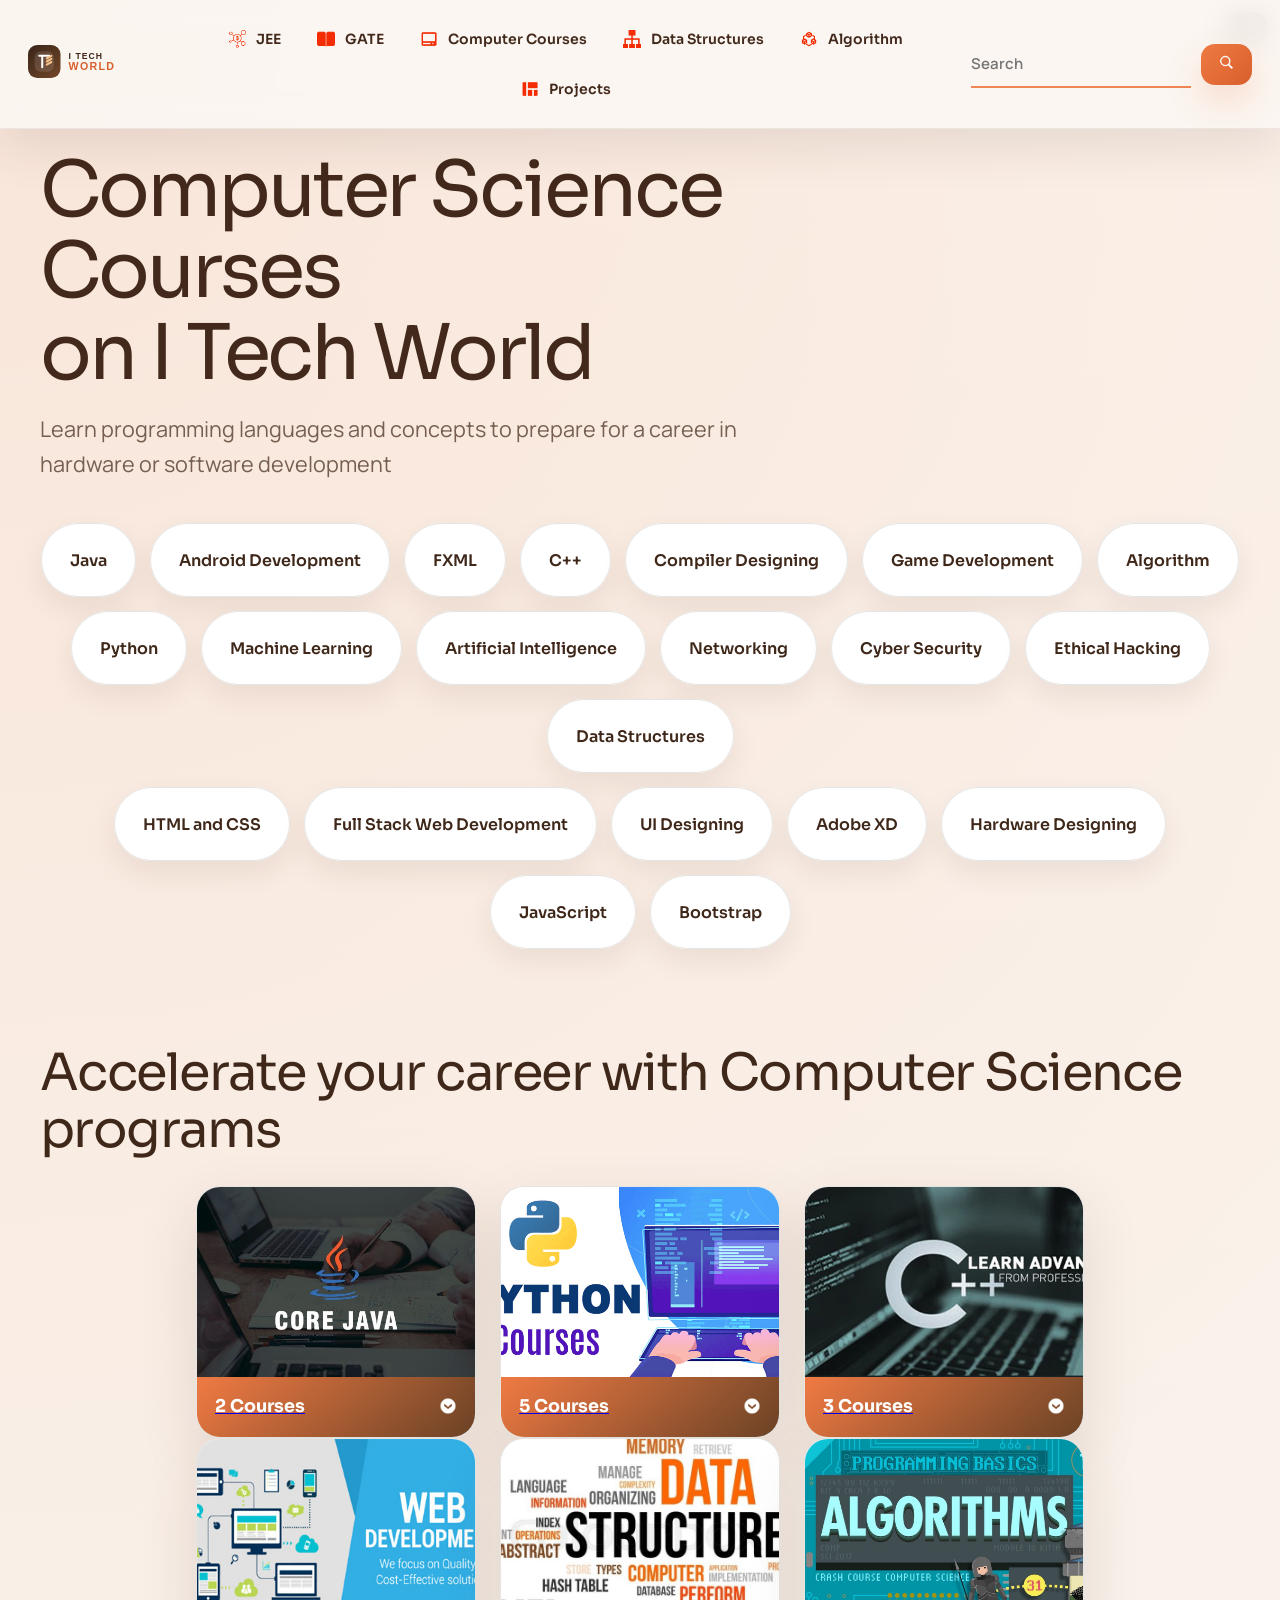
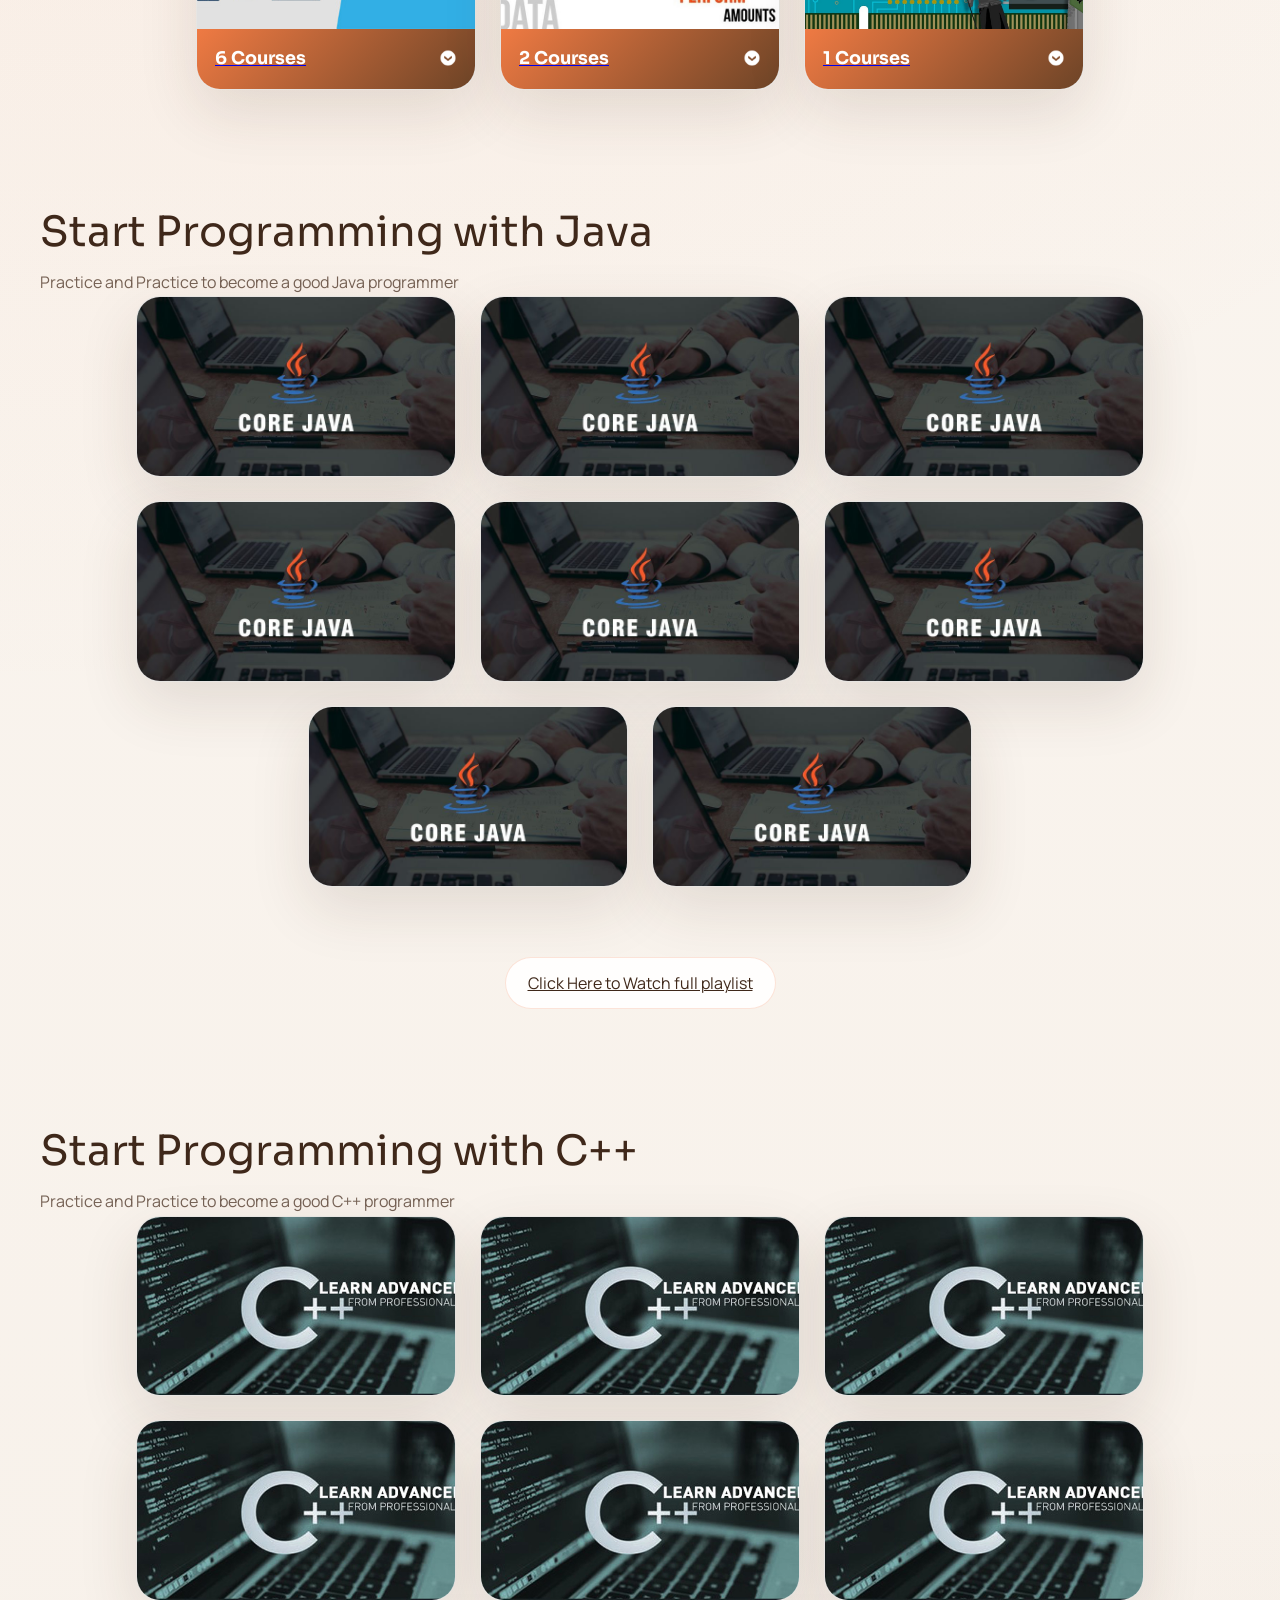
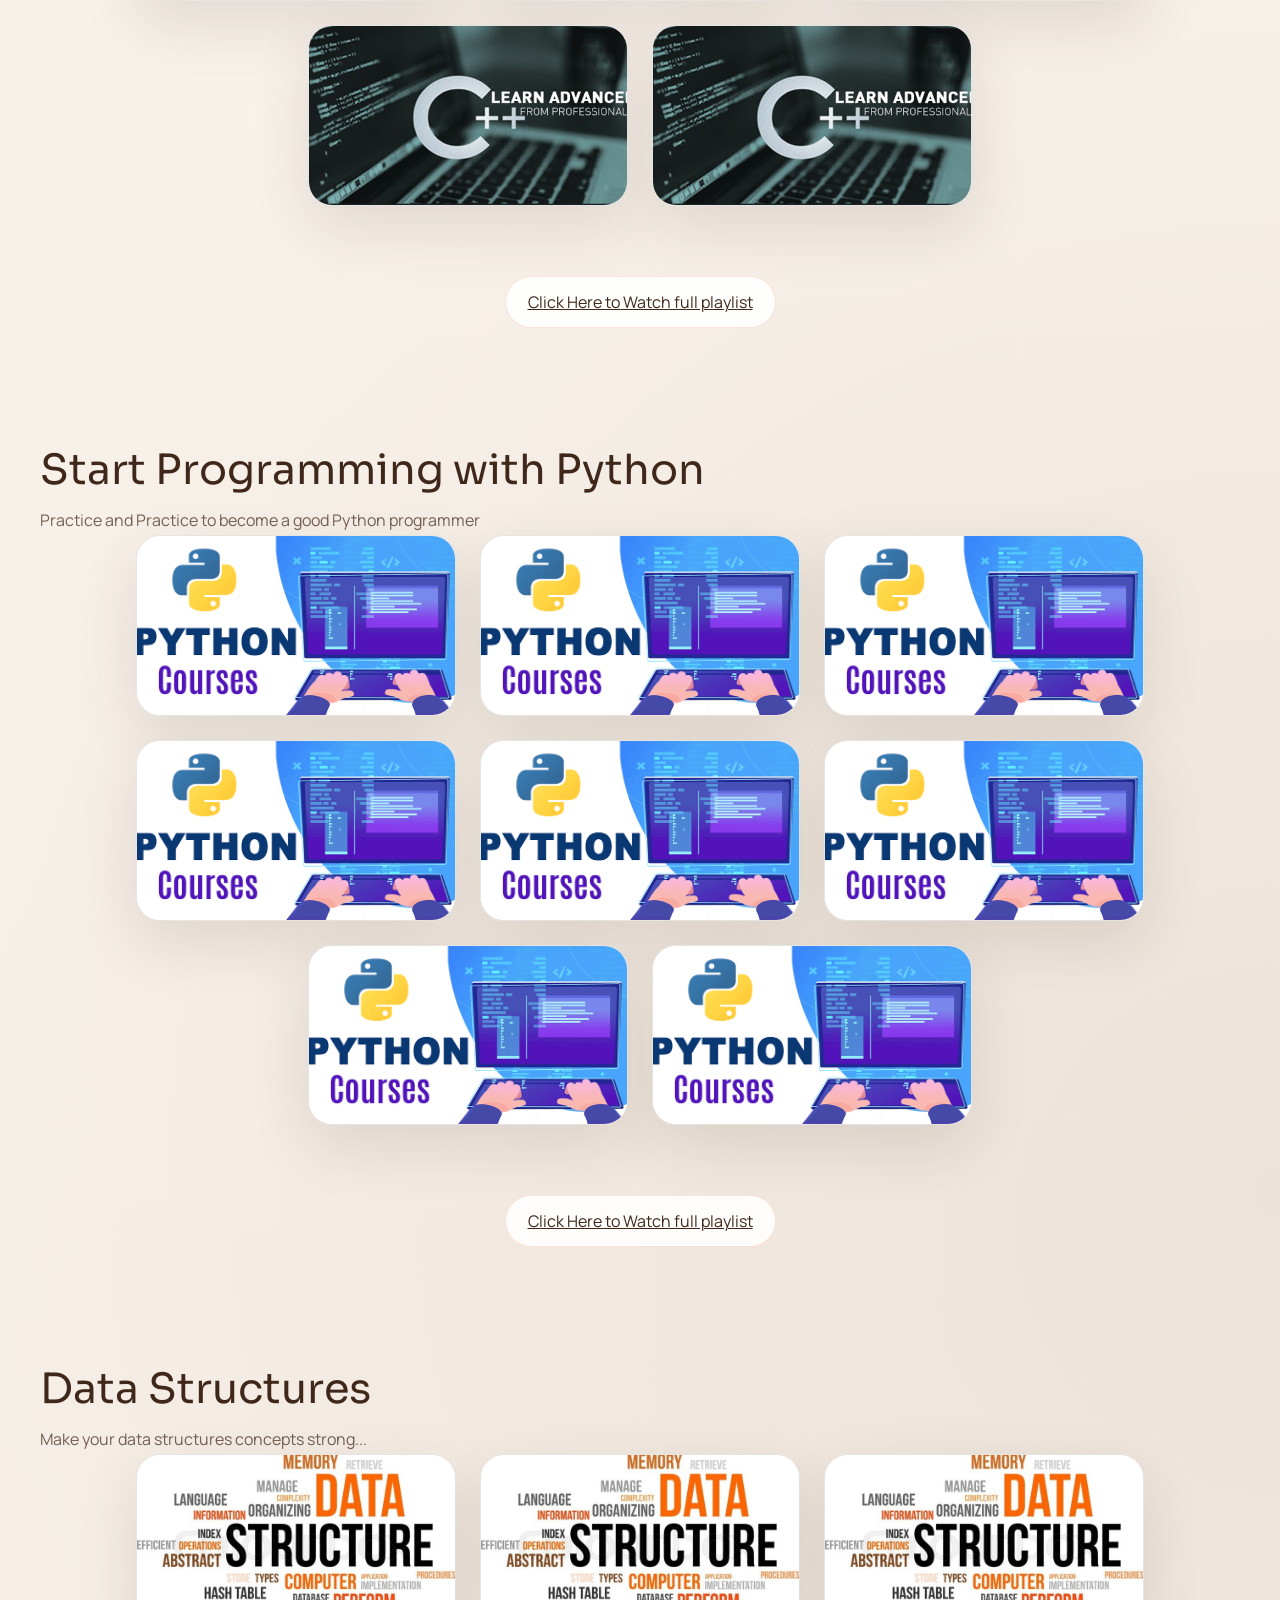
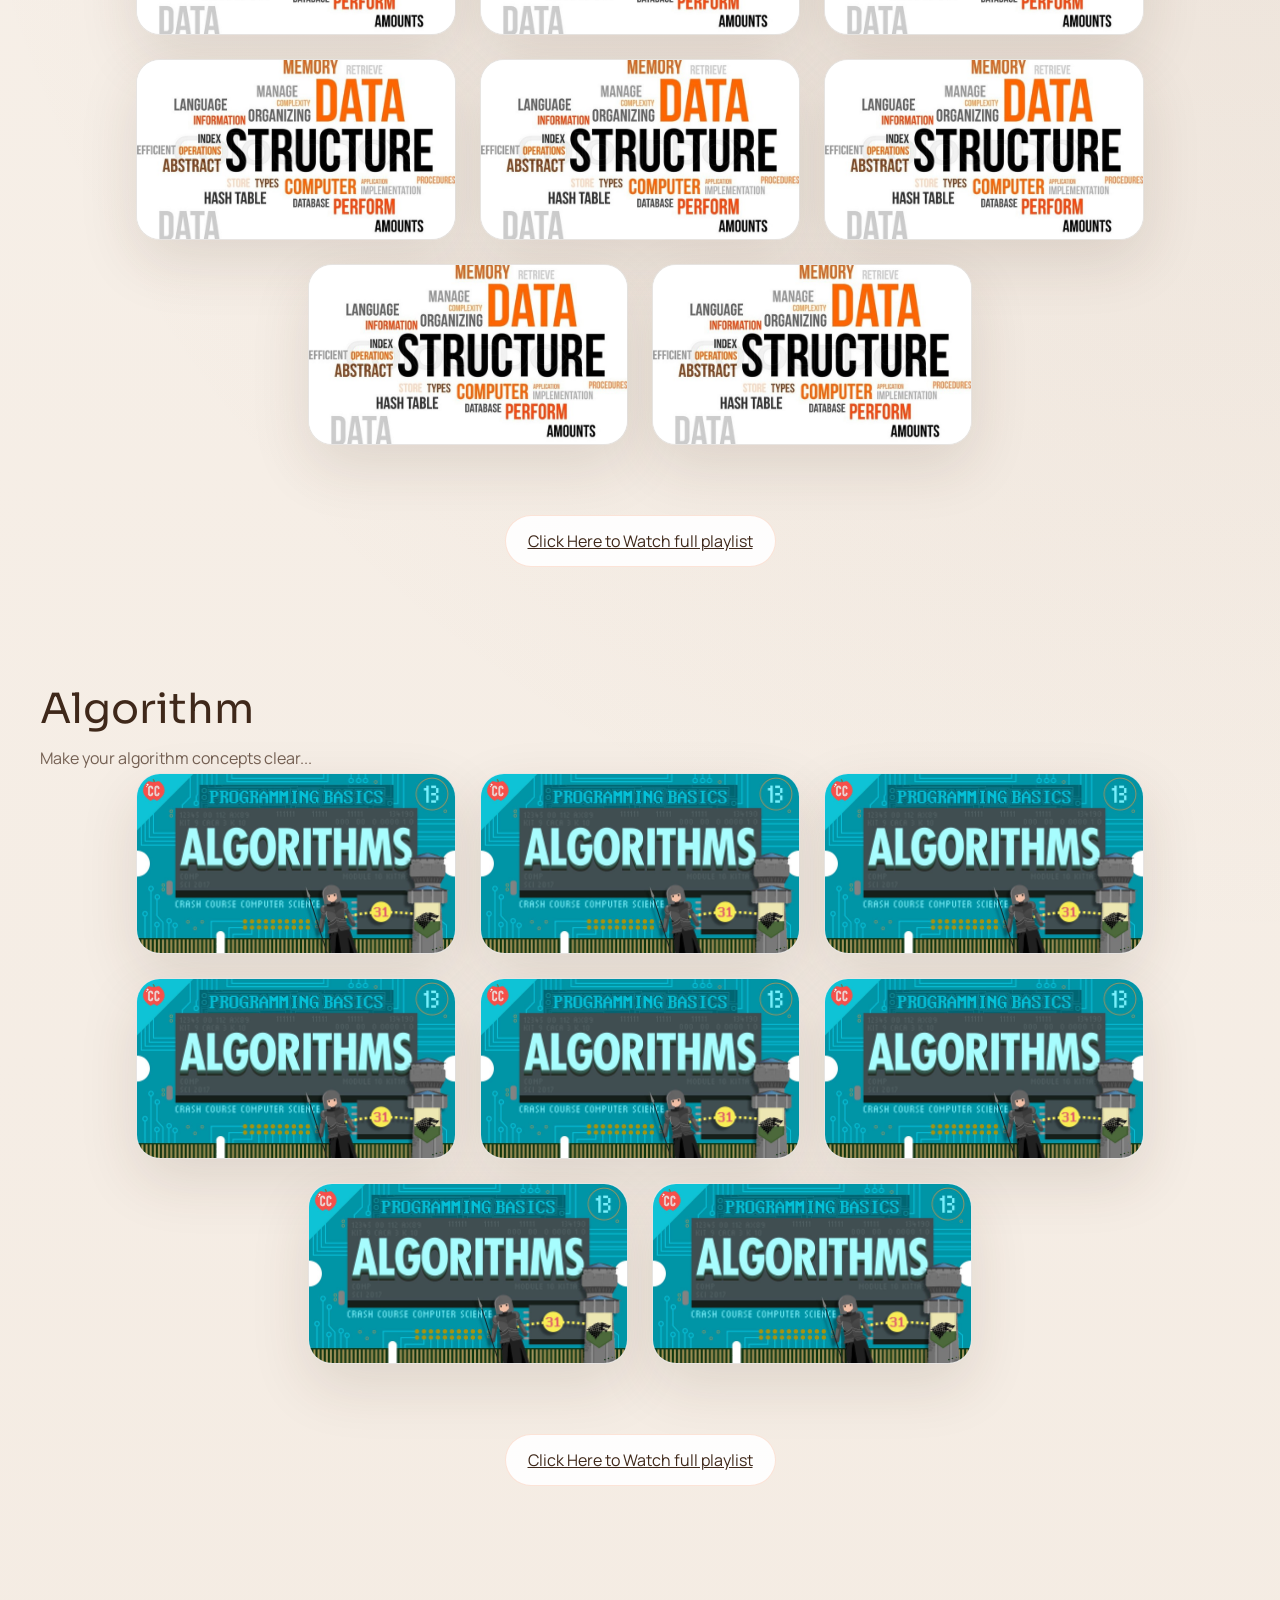
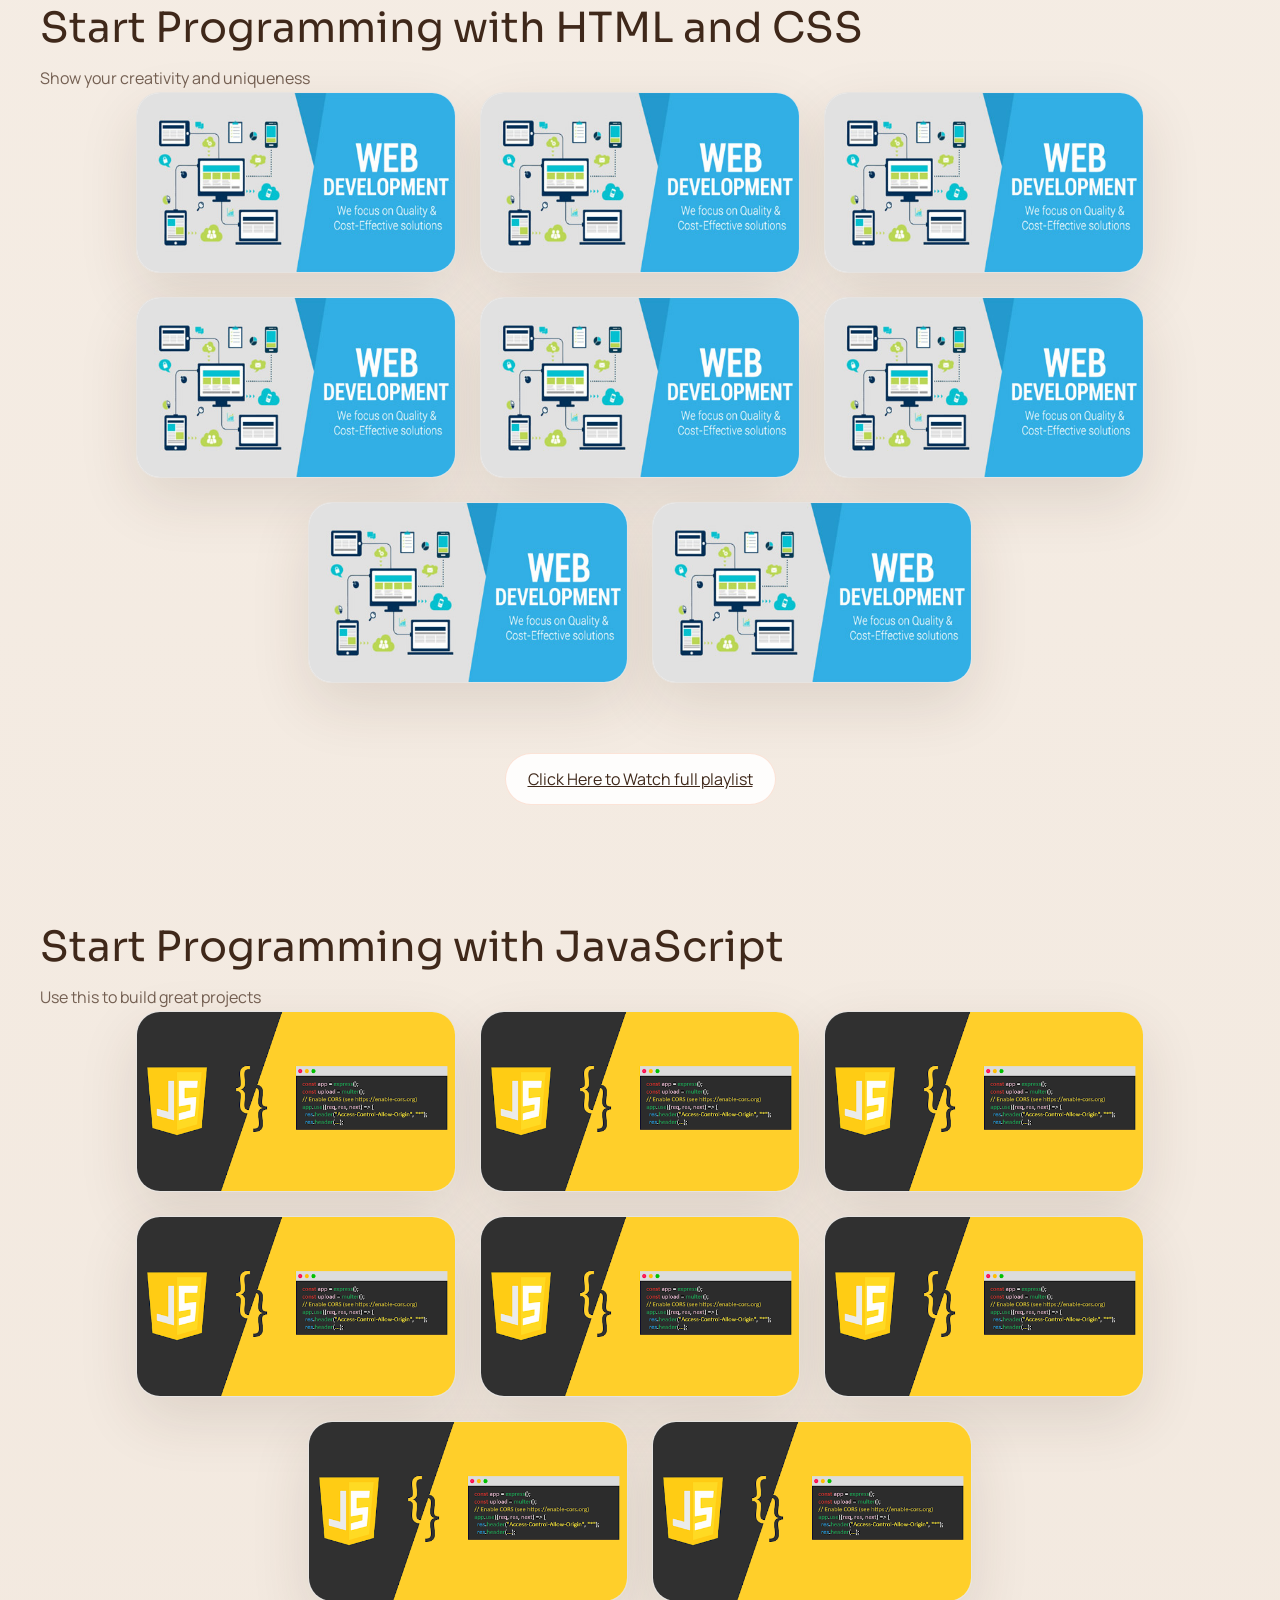
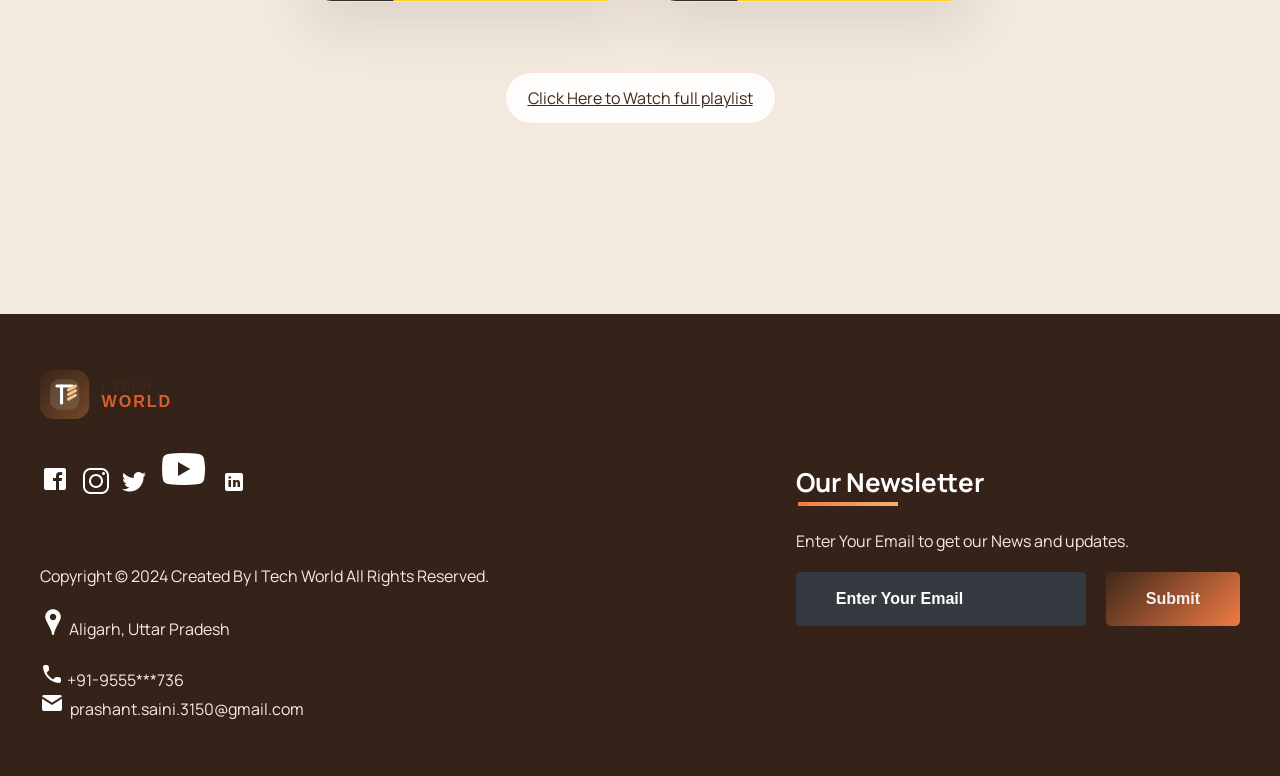
==== commit f25d0503: "Refactor code structure for improved readability and maintainability" ====
--- a/subjects/computer_courses.html
+++ b/subjects/computer_courses.html
@@ -1,18 +1,21 @@
 <!DOCTYPE html>
 <html>
+
 <head>
 	<link rel="shortcut icon" type="image/svg+xml" href="../assets/images/branding/itw-favicon.svg">
 	<title>Computer Science Courses on I Tech World</title>
 	<link rel="stylesheet" type="text/css" href="subjects.css">
 	<script type="text/javascript" src="../script.js"></script>
 </head>
+
 <body>
-	
-<!-- NAVIGATION -->
+
+	<!-- NAVIGATION -->
 	<header>
 		<div class="nav" id="nav">
 			<div id="learned-logo">
-			<a href="../index.html"><img src="../assets/images/branding/itw-brand-lockup.svg" style="width: 120px;"></a></div>
+				<a href="../index.html"><img src="../assets/images/branding/itw-brand-lockup.svg" style="width: 120px;"></a>
+			</div>
 			<div class="switch-tab" id="switch-tab" onclick="switchTAB()"><img src="../assets/images/icons/menu.png"></div>
 			<ul id="list-switch">
 				<li><a href="jee.html"><img src="../assets/images/courses/common/d1.png" class="icon">JEE</a></li>
@@ -23,13 +26,14 @@
 				<li><a href="#projects"><img src="../assets/images/courses/common/projects.png" class="icon">Projects</a></li>
 			</ul>
 			<div class="search" id="search-switch">
-				<input type="search" placeholder="Search" class="srch"><button id="srchbtn"><img src="../assets/images/icons/search.png"></button>
+				<input type="search" placeholder="Search" class="srch"><button id="srchbtn"><img
+						src="../assets/images/icons/search.png"></button>
 			</div>
 		</div>
 	</header>
-	
-
-<!-- MAIN Heading of Page -->
+
+
+	<!-- MAIN Heading of Page -->
 	<div class="title">
 		<span>Computer Science Courses<br>on I Tech World</span>
 		<div class="shortdesc">
@@ -38,143 +42,171 @@
 	</div>
 
 
-<!-- Some KeyWords related to Topic -->
+	<!-- Some KeyWords related to Topic -->
 	<div class="course">
 		<div class="cbox">
-		<div class="det"><a href="#java">Java</a></div>
-		<div class="det"><a href="https://developer.android.com/">Android Development</a></div>
-		<div class="det"><a href="https://docs.oracle.com/javafx/2/get_started/fxml_tutorial.htm">FXML</a></div>
-		<div class="det"><a href="#c++">C++</a></div>
-		<div class="det"><a href="https://www.geeksforgeeks.org/introduction-of-compiler-design/">Compiler Designing</a></div>
-		<div class="det"><a href="https://www.coursera.org/specializations/game-design-and-development">Game Development</a></div>
-		<div class="det"><a href="#algo">Algorithm</a></div>
+			<div class="det"><a href="#java">Java</a></div>
+			<div class="det"><a href="https://developer.android.com/">Android Development</a></div>
+			<div class="det"><a href="https://docs.oracle.com/javafx/2/get_started/fxml_tutorial.htm">FXML</a></div>
+			<div class="det"><a href="#c++">C++</a></div>
+			<div class="det"><a href="https://www.geeksforgeeks.org/introduction-of-compiler-design/">Compiler Designing</a>
+			</div>
+			<div class="det"><a href="https://www.coursera.org/specializations/game-design-and-development">Game
+					Development</a></div>
+			<div class="det"><a href="#algo">Algorithm</a></div>
 		</div>
 		<div class="cbox">
-		<div class="det"><a href="#python">Python</a></div>
-		<div class="det"><a href="https://www.coursera.org/learn/machine-learning">Machine Learning</a></div>
-		<div class="det"><a href="https://en.wikipedia.org/wiki/Artificial_intelligence">Artificial Intelligence</a></div>
-		<div class="det"><a href="https://en.wikipedia.org/wiki/Network">Networking</a></div>
-		<div class="det"><a href="https://www.kaspersky.co.in/resource-center/definitions/what-is-cyber-security">Cyber Security</a></div>
-		<div class="det"><a href="https://www.eccouncil.org/ethical-hacking/">Ethical Hacking</a></div>
-		<div class="det"><a href="#data">Data Structures</a></div>
+			<div class="det"><a href="#python">Python</a></div>
+			<div class="det"><a href="https://www.coursera.org/learn/machine-learning">Machine Learning</a></div>
+			<div class="det"><a href="https://en.wikipedia.org/wiki/Artificial_intelligence">Artificial Intelligence</a></div>
+			<div class="det"><a href="https://en.wikipedia.org/wiki/Network">Networking</a></div>
+			<div class="det"><a href="https://www.kaspersky.co.in/resource-center/definitions/what-is-cyber-security">Cyber
+					Security</a></div>
+			<div class="det"><a href="https://www.eccouncil.org/ethical-hacking/">Ethical Hacking</a></div>
+			<div class="det"><a href="#data">Data Structures</a></div>
 		</div>
 		<div class="cbox">
-		<div class="det"><a href="#html_css">HTML and CSS</a></div>
-		<div class="det"><a href="https://www.udacity.com/course/full-stack-web-developer-nanodegree--nd0044">Full Stack Web Development</a></div>
-		<div class="det"><a href="https://uxplanet.org/what-is-ui-vs-ux-design-and-the-difference-d9113f6612de?gi=6d9d13f4cc95">UI Designing</a></div>
-		<div class="det"><a href="https://www.adobe.com/in/products/xd.html">Adobe XD</a></div>
-		<div class="det"><a href="https://www.sciencedirect.com/topics/computer-science/hardware-design">Hardware Designing</a></div>
-		<div class="det"><a href="#javascript">JavaScript</a></div>
-		<div class="det"><a href="#html_css">Bootstrap</a></div>
-		</div>
-	</div>
-
-
-<!-- Courses Available -->
+			<div class="det"><a href="#html_css">HTML and CSS</a></div>
+			<div class="det"><a href="https://www.udacity.com/course/full-stack-web-developer-nanodegree--nd0044">Full Stack
+					Web Development</a></div>
+			<div class="det"><a
+					href="https://uxplanet.org/what-is-ui-vs-ux-design-and-the-difference-d9113f6612de?gi=6d9d13f4cc95">UI
+					Designing</a></div>
+			<div class="det"><a href="https://www.adobe.com/in/products/xd.html">Adobe XD</a></div>
+			<div class="det"><a href="https://www.sciencedirect.com/topics/computer-science/hardware-design">Hardware
+					Designing</a></div>
+			<div class="det"><a href="#javascript">JavaScript</a></div>
+			<div class="det"><a href="#html_css">Bootstrap</a></div>
+		</div>
+	</div>
+
+
+	<!-- Courses Available -->
 	<div class="inbt">
 		Accelerate your career with Computer Science programs
 	</div>
 
 	<div class="ccard">
-	<center>
-		<div class="ccardbox">
-			<div class="dcard">
-				<div class="fpart"><img src="../assets/images/courses/common/java-course.jpg"></div>
-				<a href="#java"><div class="spart">2 Courses <img src="../assets/images/icons/dropdown.png"></div></a>
-			</div>
-			<div class="dcard">
-				<div class="fpart"><img src="../assets/images/courses/common/python-course.png"></div>
-				<a href="#python"><div class="spart">5 Courses <img src="../assets/images/icons/dropdown.png"></div></a>
-			</div>
-			<div class="dcard">
-				<div class="fpart"><img src="../assets/images/courses/common/c-course.jpg"></div>
-				<a href="#c++"><div class="spart">3 Courses <img src="../assets/images/icons/dropdown.png"></div></a>
-			</div>
-		</div>
-		<div class="ccardbox">
-			<div class="dcard">
-				<div class="fpart"><img src="../assets/images/courses/common/web-course.jpg"></div>
-				<a href="#html_css"><div class="spart">6 Courses <img src="../assets/images/icons/dropdown.png"></div></a>
-			</div>
-			<div class="dcard">
-				<div class="fpart"><img src="../assets/images/courses/common/data-course.jpg"></div>
-				<a href="#data"><div class="spart">2 Courses <img src="../assets/images/icons/dropdown.png"></div></a>
-			</div>
-			<div class="dcard">
-				<div class="fpart"><img src="../assets/images/courses/common/algo-course.jpg"></div>
-				<a href="#algo"><div class="spart">1 Courses <img src="../assets/images/icons/dropdown.png"></div></a>
-			</div>
-		</div>
-	</center>
-	</div>
-
-
-<!-- Videos on JAVA Lectures -->
+		<center>
+			<div class="ccardbox">
+				<div class="dcard">
+					<div class="fpart"><img src="../assets/images/courses/common/java-course.jpg"></div>
+					<a href="#java">
+						<div class="spart">2 Courses <img src="../assets/images/icons/dropdown.png"></div>
+					</a>
+				</div>
+				<div class="dcard">
+					<div class="fpart"><img src="../assets/images/courses/common/python-course.png"></div>
+					<a href="#python">
+						<div class="spart">5 Courses <img src="../assets/images/icons/dropdown.png"></div>
+					</a>
+				</div>
+				<div class="dcard">
+					<div class="fpart"><img src="../assets/images/courses/common/c-course.jpg"></div>
+					<a href="#c++">
+						<div class="spart">3 Courses <img src="../assets/images/icons/dropdown.png"></div>
+					</a>
+				</div>
+			</div>
+			<div class="ccardbox">
+				<div class="dcard">
+					<div class="fpart"><img src="../assets/images/courses/common/web-course.jpg"></div>
+					<a href="#html_css">
+						<div class="spart">6 Courses <img src="../assets/images/icons/dropdown.png"></div>
+					</a>
+				</div>
+				<div class="dcard">
+					<div class="fpart"><img src="../assets/images/courses/common/data-course.jpg"></div>
+					<a href="#data">
+						<div class="spart">2 Courses <img src="../assets/images/icons/dropdown.png"></div>
+					</a>
+				</div>
+				<div class="dcard">
+					<div class="fpart"><img src="../assets/images/courses/common/algo-course.jpg"></div>
+					<a href="#algo">
+						<div class="spart">1 Courses <img src="../assets/images/icons/dropdown.png"></div>
+					</a>
+				</div>
+			</div>
+		</center>
+	</div>
+
+
+	<!-- Videos on JAVA Lectures -->
 	<div class="title2" id="java">
 		<span>Start Programming with Java</span>
 		<div class="shortdesc2">
 			<p>Practice and Practice to become a good Java programmer</p>
 		</div>
 	</div>
-	
+
 	<center>
 		<div class="ccardbox2">
-			<div class="dcard2"><span class="tag" >1/8</span>
-				<div class="fpart2">
-					<img src="../assets/images/courses/common/java-course.jpg">
-					<iframe src="https://www.youtube.com/embed/IsLyduxZ9sc" frameborder="0" allow="accelerometer; autoplay; encrypted-media; gyroscope; picture-in-picture" allowfullscreen></iframe>
-				</div>
-			</div>
-			<div class="dcard2"><span class="tag" >2/8</span>
-				<div class="fpart2">
-					<img src="../assets/images/courses/common/java-course.jpg">
-					<iframe src="https://www.youtube.com/embed/U_vuESBFEpE" frameborder="0" allow="accelerometer; autoplay; encrypted-media; gyroscope; picture-in-picture" allowfullscreen></iframe>
-				</div>
-			</div>
-			<div class="dcard2"><span class="tag" >3/8</span>
-				<div class="fpart2">
-					<img src="../assets/images/courses/common/java-course.jpg">
-					<iframe src="https://www.youtube.com/embed/7i8vbPA37y0" frameborder="0" allow="accelerometer; autoplay; encrypted-media; gyroscope; picture-in-picture" allowfullscreen></iframe>
-				</div>
-			</div>
-			<div class="dcard2"><span class="tag" >4/8</span>
-				<div class="fpart2">
-					<img src="../assets/images/courses/common/java-course.jpg">
-					<iframe src="https://www.youtube.com/embed/FB47F-QIk3k" frameborder="0" allow="accelerometer; autoplay; encrypted-media; gyroscope; picture-in-picture" allowfullscreen></iframe>
-				</div>
-			</div>
-			<div class="dcard2"><span class="tag" >5/8</span>
-				<div class="fpart2">
-					<img src="../assets/images/courses/common/java-course.jpg">
-					<iframe src="https://www.youtube.com/embed/8qyVcHJ1Et4" frameborder="0" allow="accelerometer; autoplay; encrypted-media; gyroscope; picture-in-picture" allowfullscreen></iframe>
-				</div>
-			</div>
-			<div class="dcard2"><span class="tag" >6/8</span>
-				<div class="fpart2">
-					<img src="../assets/images/courses/common/java-course.jpg">
-					<iframe src="https://www.youtube.com/embed/N53Vf8HGd-0" frameborder="0" allow="accelerometer; autoplay; encrypted-media; gyroscope; picture-in-picture" allowfullscreen></iframe>
-				</div>
-			</div>
-			<div class="dcard2"><span class="tag" >7/8</span>
-				<div class="fpart2">
-					<img src="../assets/images/courses/common/java-course.jpg">
-					<iframe src="https://www.youtube.com/embed/slz2Vc904Qg" frameborder="0" allow="accelerometer; autoplay; encrypted-media; gyroscope; picture-in-picture" allowfullscreen></iframe>
-				</div>
-			</div>
-			<div class="dcard2"><span class="tag" >8/8</span>
-				<div class="fpart2">
-					<img src="../assets/images/courses/common/java-course.jpg">
-					<iframe src="https://www.youtube.com/embed/Q0NVRQP1Z5g" frameborder="0" allow="accelerometer; autoplay; encrypted-media; gyroscope; picture-in-picture" allowfullscreen></iframe>
+			<div class="dcard2"><span class="tag">1/8</span>
+				<div class="fpart2">
+					<img src="../assets/images/courses/common/java-course.jpg">
+					<iframe src="https://www.youtube.com/embed/IsLyduxZ9sc" frameborder="0"
+						allow="accelerometer; autoplay; encrypted-media; gyroscope; picture-in-picture" allowfullscreen></iframe>
+				</div>
+			</div>
+			<div class="dcard2"><span class="tag">2/8</span>
+				<div class="fpart2">
+					<img src="../assets/images/courses/common/java-course.jpg">
+					<iframe src="https://www.youtube.com/embed/U_vuESBFEpE" frameborder="0"
+						allow="accelerometer; autoplay; encrypted-media; gyroscope; picture-in-picture" allowfullscreen></iframe>
+				</div>
+			</div>
+			<div class="dcard2"><span class="tag">3/8</span>
+				<div class="fpart2">
+					<img src="../assets/images/courses/common/java-course.jpg">
+					<iframe src="https://www.youtube.com/embed/7i8vbPA37y0" frameborder="0"
+						allow="accelerometer; autoplay; encrypted-media; gyroscope; picture-in-picture" allowfullscreen></iframe>
+				</div>
+			</div>
+			<div class="dcard2"><span class="tag">4/8</span>
+				<div class="fpart2">
+					<img src="../assets/images/courses/common/java-course.jpg">
+					<iframe src="https://www.youtube.com/embed/FB47F-QIk3k" frameborder="0"
+						allow="accelerometer; autoplay; encrypted-media; gyroscope; picture-in-picture" allowfullscreen></iframe>
+				</div>
+			</div>
+			<div class="dcard2"><span class="tag">5/8</span>
+				<div class="fpart2">
+					<img src="../assets/images/courses/common/java-course.jpg">
+					<iframe src="https://www.youtube.com/embed/8qyVcHJ1Et4" frameborder="0"
+						allow="accelerometer; autoplay; encrypted-media; gyroscope; picture-in-picture" allowfullscreen></iframe>
+				</div>
+			</div>
+			<div class="dcard2"><span class="tag">6/8</span>
+				<div class="fpart2">
+					<img src="../assets/images/courses/common/java-course.jpg">
+					<iframe src="https://www.youtube.com/embed/N53Vf8HGd-0" frameborder="0"
+						allow="accelerometer; autoplay; encrypted-media; gyroscope; picture-in-picture" allowfullscreen></iframe>
+				</div>
+			</div>
+			<div class="dcard2"><span class="tag">7/8</span>
+				<div class="fpart2">
+					<img src="../assets/images/courses/common/java-course.jpg">
+					<iframe src="https://www.youtube.com/embed/slz2Vc904Qg" frameborder="0"
+						allow="accelerometer; autoplay; encrypted-media; gyroscope; picture-in-picture" allowfullscreen></iframe>
+				</div>
+			</div>
+			<div class="dcard2"><span class="tag">8/8</span>
+				<div class="fpart2">
+					<img src="../assets/images/courses/common/java-course.jpg">
+					<iframe src="https://www.youtube.com/embed/Q0NVRQP1Z5g" frameborder="0"
+						allow="accelerometer; autoplay; encrypted-media; gyroscope; picture-in-picture" allowfullscreen></iframe>
 				</div>
 			</div>
 		</div>
 	</center>
 	<br><br>
 	<div class="click-me">
-		<a href="https://www.youtube.com/watch?v=IsLyduxZ9sc&list=PLX9Zi6XTqOKQ7TdRz0QynGIKuMV9Q2H8E" target="_blank">Click Here to Watch full playlist</a>
-	</div>
-
-<!-- Videos on C++ Lectures -->
+		<a href="https://www.youtube.com/watch?v=IsLyduxZ9sc&list=PLX9Zi6XTqOKQ7TdRz0QynGIKuMV9Q2H8E" target="_blank">Click
+			Here to Watch full playlist</a>
+	</div>
+
+	<!-- Videos on C++ Lectures -->
 
 	<div class="title2" id="c++">
 		<span>Start Programming with C++</span>
@@ -184,55 +216,64 @@
 	</div>
 	<center>
 		<div class="ccardbox2">
-			<div class="dcard2"><span class="tag" >1/8</span>
-				<div class="fpart2"><img src="../assets/images/courses/common/c-course.jpg">
-					<iframe src="https://www.youtube.com/embed/Iuo9PpGE04Y" frameborder="0" allow="accelerometer; autoplay; encrypted-media; gyroscope; picture-in-picture" allowfullscreen></iframe>
-				</div>
-			</div>
-			<div class="dcard2"><span class="tag" >2/8</span>
-				<div class="fpart2"><img src="../assets/images/courses/common/c-course.jpg">
-					<iframe src="https://www.youtube.com/embed/52dHKRD7cdg" frameborder="0" allow="accelerometer; autoplay; encrypted-media; gyroscope; picture-in-picture" allowfullscreen></iframe>
-				</div>
-			</div>
-			<div class="dcard2"><span class="tag" >3/8</span>
-				<div class="fpart2"><img src="../assets/images/courses/common/c-course.jpg">
-					<iframe src="https://www.youtube.com/embed/Iuo9PpGE04Y" frameborder="0" allow="accelerometer; autoplay; encrypted-media; gyroscope; picture-in-picture" allowfullscreen></iframe>
-				</div>
-			</div>
-			<div class="dcard2"><span class="tag" >4/8</span>
-				<div class="fpart2"><img src="../assets/images/courses/common/c-course.jpg">
-					<iframe src="https://www.youtube.com/embed/Iuo9PpGE04Y" frameborder="0" allow="accelerometer; autoplay; encrypted-media; gyroscope; picture-in-picture" allowfullscreen></iframe>
-				</div>
-			</div>
-		
-			<div class="dcard2"><span class="tag" >5/8</span>
-				<div class="fpart2"><img src="../assets/images/courses/common/c-course.jpg">
-					<iframe src="https://www.youtube.com/embed/Iuo9PpGE04Y" frameborder="0" allow="accelerometer; autoplay; encrypted-media; gyroscope; picture-in-picture" allowfullscreen></iframe>
-				</div>
-			</div>
-			<div class="dcard2"><span class="tag" >6/8</span>
-				<div class="fpart2"><img src="../assets/images/courses/common/c-course.jpg">
-					<iframe src="https://www.youtube.com/embed/Iuo9PpGE04Y" frameborder="0" allow="accelerometer; autoplay; encrypted-media; gyroscope; picture-in-picture" allowfullscreen></iframe>
-				</div>
-			</div>
-			<div class="dcard2"><span class="tag" >7/8</span>
-				<div class="fpart2"><img src="../assets/images/courses/common/c-course.jpg">
-					<iframe src="https://www.youtube.com/embed/Iuo9PpGE04Y" frameborder="0" allow="accelerometer; autoplay; encrypted-media; gyroscope; picture-in-picture" allowfullscreen></iframe>
-				</div>
-			</div>
-			<div class="dcard2"><span class="tag" >8/8</span>
-				<div class="fpart2"><img src="../assets/images/courses/common/c-course.jpg">
-					<iframe src="https://www.youtube.com/embed/Iuo9PpGE04Y" frameborder="0" allow="accelerometer; autoplay; encrypted-media; gyroscope; picture-in-picture" allowfullscreen></iframe>
+			<div class="dcard2"><span class="tag">1/8</span>
+				<div class="fpart2"><img src="../assets/images/courses/common/c-course.jpg">
+					<iframe src="https://www.youtube.com/embed/Iuo9PpGE04Y" frameborder="0"
+						allow="accelerometer; autoplay; encrypted-media; gyroscope; picture-in-picture" allowfullscreen></iframe>
+				</div>
+			</div>
+			<div class="dcard2"><span class="tag">2/8</span>
+				<div class="fpart2"><img src="../assets/images/courses/common/c-course.jpg">
+					<iframe src="https://www.youtube.com/embed/52dHKRD7cdg" frameborder="0"
+						allow="accelerometer; autoplay; encrypted-media; gyroscope; picture-in-picture" allowfullscreen></iframe>
+				</div>
+			</div>
+			<div class="dcard2"><span class="tag">3/8</span>
+				<div class="fpart2"><img src="../assets/images/courses/common/c-course.jpg">
+					<iframe src="https://www.youtube.com/embed/Iuo9PpGE04Y" frameborder="0"
+						allow="accelerometer; autoplay; encrypted-media; gyroscope; picture-in-picture" allowfullscreen></iframe>
+				</div>
+			</div>
+			<div class="dcard2"><span class="tag">4/8</span>
+				<div class="fpart2"><img src="../assets/images/courses/common/c-course.jpg">
+					<iframe src="https://www.youtube.com/embed/Iuo9PpGE04Y" frameborder="0"
+						allow="accelerometer; autoplay; encrypted-media; gyroscope; picture-in-picture" allowfullscreen></iframe>
+				</div>
+			</div>
+
+			<div class="dcard2"><span class="tag">5/8</span>
+				<div class="fpart2"><img src="../assets/images/courses/common/c-course.jpg">
+					<iframe src="https://www.youtube.com/embed/Iuo9PpGE04Y" frameborder="0"
+						allow="accelerometer; autoplay; encrypted-media; gyroscope; picture-in-picture" allowfullscreen></iframe>
+				</div>
+			</div>
+			<div class="dcard2"><span class="tag">6/8</span>
+				<div class="fpart2"><img src="../assets/images/courses/common/c-course.jpg">
+					<iframe src="https://www.youtube.com/embed/Iuo9PpGE04Y" frameborder="0"
+						allow="accelerometer; autoplay; encrypted-media; gyroscope; picture-in-picture" allowfullscreen></iframe>
+				</div>
+			</div>
+			<div class="dcard2"><span class="tag">7/8</span>
+				<div class="fpart2"><img src="../assets/images/courses/common/c-course.jpg">
+					<iframe src="https://www.youtube.com/embed/Iuo9PpGE04Y" frameborder="0"
+						allow="accelerometer; autoplay; encrypted-media; gyroscope; picture-in-picture" allowfullscreen></iframe>
+				</div>
+			</div>
+			<div class="dcard2"><span class="tag">8/8</span>
+				<div class="fpart2"><img src="../assets/images/courses/common/c-course.jpg">
+					<iframe src="https://www.youtube.com/embed/Iuo9PpGE04Y" frameborder="0"
+						allow="accelerometer; autoplay; encrypted-media; gyroscope; picture-in-picture" allowfullscreen></iframe>
 				</div>
 			</div>
 		</div>
 	</center>
-<br><br>
+	<br><br>
 	<div class="click-me">
-		<a href="https://www.youtube.com/watch?v=Iuo9PpGE04Y&feature=youtu.be" target="_blank">Click Here to Watch full playlist</a>
-	</div>
-
-<!-- Videos on PYTHON Lectures -->
+		<a href="https://www.youtube.com/watch?v=Iuo9PpGE04Y&feature=youtu.be" target="_blank">Click Here to Watch full
+			playlist</a>
+	</div>
+
+	<!-- Videos on PYTHON Lectures -->
 
 	<div class="title2" id="python">
 		<span>Start Programming with Python</span>
@@ -242,55 +283,63 @@
 	</div>
 	<center>
 		<div class="ccardbox2">
-			<div class="dcard2"><span class="tag" >1/8</span>
-				<div class="fpart2"><img src="../assets/images/courses/common/python-course.png">
-					<iframe src="https://www.youtube.com/embed/QXeEoD0pB3E" frameborder="0" allow="accelerometer; autoplay; encrypted-media; gyroscope; picture-in-picture" allowfullscreen></iframe>
-				</div>
-			</div>
-			<div class="dcard2"><span class="tag" >2/8</span>
-				<div class="fpart2"><img src="../assets/images/courses/common/python-course.png">
-					<iframe src="https://www.youtube.com/embed/QXeEoD0pB3E" frameborder="0" allow="accelerometer; autoplay; encrypted-media; gyroscope; picture-in-picture" allowfullscreen></iframe>
-				</div>
-			</div>
-			<div class="dcard2"><span class="tag" >3/8</span>
-				<div class="fpart2"><img src="../assets/images/courses/common/python-course.png">
-					<iframe src="https://www.youtube.com/embed/QXeEoD0pB3E" frameborder="0" allow="accelerometer; autoplay; encrypted-media; gyroscope; picture-in-picture" allowfullscreen></iframe>
-				</div>
-			</div>
-			<div class="dcard2"><span class="tag" >4/8</span>
-				<div class="fpart2"><img src="../assets/images/courses/common/python-course.png">
-					<iframe src="https://www.youtube.com/embed/QXeEoD0pB3E" frameborder="0" allow="accelerometer; autoplay; encrypted-media; gyroscope; picture-in-picture" allowfullscreen></iframe>
-				</div>
-			</div>
-		
-			<div class="dcard2"><span class="tag" >5/8</span>
-				<div class="fpart2"><img src="../assets/images/courses/common/python-course.png">
-					<iframe src="https://www.youtube.com/embed/QXeEoD0pB3E" frameborder="0" allow="accelerometer; autoplay; encrypted-media; gyroscope; picture-in-picture" allowfullscreen></iframe>
-				</div>
-			</div>
-			<div class="dcard2"><span class="tag" >6/8</span>
-				<div class="fpart2"><img src="../assets/images/courses/common/python-course.png">
-					<iframe src="https://www.youtube.com/embed/QXeEoD0pB3E" frameborder="0" allow="accelerometer; autoplay; encrypted-media; gyroscope; picture-in-picture" allowfullscreen></iframe>
-				</div>
-			</div>
-			<div class="dcard2"><span class="tag" >7/8</span>
-				<div class="fpart2"><img src="../assets/images/courses/common/python-course.png">
-					<iframe src="https://www.youtube.com/embed/QXeEoD0pB3E" frameborder="0" allow="accelerometer; autoplay; encrypted-media; gyroscope; picture-in-picture" allowfullscreen></iframe>
-				</div>
-			</div>
-			<div class="dcard2"><span class="tag" >8/8</span>
-				<div class="fpart2"><img src="../assets/images/courses/common/python-course.png">
-					<iframe src="https://www.youtube.com/embed/QXeEoD0pB3E" frameborder="0" allow="accelerometer; autoplay; encrypted-media; gyroscope; picture-in-picture" allowfullscreen></iframe>
+			<div class="dcard2"><span class="tag">1/8</span>
+				<div class="fpart2"><img src="../assets/images/courses/common/python-course.png">
+					<iframe src="https://www.youtube.com/embed/QXeEoD0pB3E" frameborder="0"
+						allow="accelerometer; autoplay; encrypted-media; gyroscope; picture-in-picture" allowfullscreen></iframe>
+				</div>
+			</div>
+			<div class="dcard2"><span class="tag">2/8</span>
+				<div class="fpart2"><img src="../assets/images/courses/common/python-course.png">
+					<iframe src="https://www.youtube.com/embed/QXeEoD0pB3E" frameborder="0"
+						allow="accelerometer; autoplay; encrypted-media; gyroscope; picture-in-picture" allowfullscreen></iframe>
+				</div>
+			</div>
+			<div class="dcard2"><span class="tag">3/8</span>
+				<div class="fpart2"><img src="../assets/images/courses/common/python-course.png">
+					<iframe src="https://www.youtube.com/embed/QXeEoD0pB3E" frameborder="0"
+						allow="accelerometer; autoplay; encrypted-media; gyroscope; picture-in-picture" allowfullscreen></iframe>
+				</div>
+			</div>
+			<div class="dcard2"><span class="tag">4/8</span>
+				<div class="fpart2"><img src="../assets/images/courses/common/python-course.png">
+					<iframe src="https://www.youtube.com/embed/QXeEoD0pB3E" frameborder="0"
+						allow="accelerometer; autoplay; encrypted-media; gyroscope; picture-in-picture" allowfullscreen></iframe>
+				</div>
+			</div>
+
+			<div class="dcard2"><span class="tag">5/8</span>
+				<div class="fpart2"><img src="../assets/images/courses/common/python-course.png">
+					<iframe src="https://www.youtube.com/embed/QXeEoD0pB3E" frameborder="0"
+						allow="accelerometer; autoplay; encrypted-media; gyroscope; picture-in-picture" allowfullscreen></iframe>
+				</div>
+			</div>
+			<div class="dcard2"><span class="tag">6/8</span>
+				<div class="fpart2"><img src="../assets/images/courses/common/python-course.png">
+					<iframe src="https://www.youtube.com/embed/QXeEoD0pB3E" frameborder="0"
+						allow="accelerometer; autoplay; encrypted-media; gyroscope; picture-in-picture" allowfullscreen></iframe>
+				</div>
+			</div>
+			<div class="dcard2"><span class="tag">7/8</span>
+				<div class="fpart2"><img src="../assets/images/courses/common/python-course.png">
+					<iframe src="https://www.youtube.com/embed/QXeEoD0pB3E" frameborder="0"
+						allow="accelerometer; autoplay; encrypted-media; gyroscope; picture-in-picture" allowfullscreen></iframe>
+				</div>
+			</div>
+			<div class="dcard2"><span class="tag">8/8</span>
+				<div class="fpart2"><img src="../assets/images/courses/common/python-course.png">
+					<iframe src="https://www.youtube.com/embed/QXeEoD0pB3E" frameborder="0"
+						allow="accelerometer; autoplay; encrypted-media; gyroscope; picture-in-picture" allowfullscreen></iframe>
 				</div>
 			</div>
 		</div>
 	</center>
 
-<br><br>
+	<br><br>
 	<div class="click-me">
 		<a href="https://youtu.be/QXeEoD0pB3E" target="_blank">Click Here to Watch full playlist</a>
 	</div>
-<!-- Videos on DATA STRUCTURES Lectures -->
+	<!-- Videos on DATA STRUCTURES Lectures -->
 
 	<div class="title2" id="data">
 		<span>Data Structures</span>
@@ -300,55 +349,63 @@
 	</div>
 	<center>
 		<div class="ccardbox2">
-			<div class="dcard2"><span class="tag" >1/8</span>
-				<div class="fpart2"><img src="../assets/images/courses/common/data-course.jpg">
-					<iframe src="https://www.youtube.com/embed/Db9ZYbJONHc" frameborder="0" allow="accelerometer; autoplay; encrypted-media; gyroscope; picture-in-picture" allowfullscreen></iframe>
-				</div>
-			</div>
-			<div class="dcard2"><span class="tag" >2/8</span>
-				<div class="fpart2"><img src="../assets/images/courses/common/data-course.jpg">
-					<iframe src="https://www.youtube.com/embed/Db9ZYbJONHc" frameborder="0" allow="accelerometer; autoplay; encrypted-media; gyroscope; picture-in-picture" allowfullscreen></iframe>
-				</div>
-			</div>
-			<div class="dcard2"><span class="tag" >3/8</span>
-				<div class="fpart2"><img src="../assets/images/courses/common/data-course.jpg">
-					<iframe src="https://www.youtube.com/embed/Db9ZYbJONHc" frameborder="0" allow="accelerometer; autoplay; encrypted-media; gyroscope; picture-in-picture" allowfullscreen></iframe>
-				</div>
-			</div>
-			<div class="dcard2"><span class="tag" >4/8</span>
-				<div class="fpart2"><img src="../assets/images/courses/common/data-course.jpg">
-					<iframe src="https://www.youtube.com/embed/Db9ZYbJONHc" frameborder="0" allow="accelerometer; autoplay; encrypted-media; gyroscope; picture-in-picture" allowfullscreen></iframe>
-				</div>
-			</div>
-		
-			<div class="dcard2"><span class="tag" >5/8</span>
-				<div class="fpart2"><img src="../assets/images/courses/common/data-course.jpg">
-					<iframe src="https://www.youtube.com/embed/Db9ZYbJONHc" frameborder="0" allow="accelerometer; autoplay; encrypted-media; gyroscope; picture-in-picture" allowfullscreen></iframe>
-				</div>
-			</div>
-			<div class="dcard2"><span class="tag" >6/8</span>
-				<div class="fpart2"><img src="../assets/images/courses/common/data-course.jpg">
-					<iframe src="https://www.youtube.com/embed/Db9ZYbJONHc" frameborder="0" allow="accelerometer; autoplay; encrypted-media; gyroscope; picture-in-picture" allowfullscreen></iframe>
-				</div>
-			</div>
-			<div class="dcard2"><span class="tag" >7/8</span>
-				<div class="fpart2"><img src="../assets/images/courses/common/data-course.jpg">
-					<iframe src="https://www.youtube.com/embed/Db9ZYbJONHc" frameborder="0" allow="accelerometer; autoplay; encrypted-media; gyroscope; picture-in-picture" allowfullscreen></iframe>
-				</div>
-			</div>
-			<div class="dcard2"><span class="tag" >8/8</span>
-				<div class="fpart2"><img src="../assets/images/courses/common/data-course.jpg">
-					<iframe src="https://www.youtube.com/embed/Db9ZYbJONHc" frameborder="0" allow="accelerometer; autoplay; encrypted-media; gyroscope; picture-in-picture" allowfullscreen></iframe>
+			<div class="dcard2"><span class="tag">1/8</span>
+				<div class="fpart2"><img src="../assets/images/courses/common/data-course.jpg">
+					<iframe src="https://www.youtube.com/embed/Db9ZYbJONHc" frameborder="0"
+						allow="accelerometer; autoplay; encrypted-media; gyroscope; picture-in-picture" allowfullscreen></iframe>
+				</div>
+			</div>
+			<div class="dcard2"><span class="tag">2/8</span>
+				<div class="fpart2"><img src="../assets/images/courses/common/data-course.jpg">
+					<iframe src="https://www.youtube.com/embed/Db9ZYbJONHc" frameborder="0"
+						allow="accelerometer; autoplay; encrypted-media; gyroscope; picture-in-picture" allowfullscreen></iframe>
+				</div>
+			</div>
+			<div class="dcard2"><span class="tag">3/8</span>
+				<div class="fpart2"><img src="../assets/images/courses/common/data-course.jpg">
+					<iframe src="https://www.youtube.com/embed/Db9ZYbJONHc" frameborder="0"
+						allow="accelerometer; autoplay; encrypted-media; gyroscope; picture-in-picture" allowfullscreen></iframe>
+				</div>
+			</div>
+			<div class="dcard2"><span class="tag">4/8</span>
+				<div class="fpart2"><img src="../assets/images/courses/common/data-course.jpg">
+					<iframe src="https://www.youtube.com/embed/Db9ZYbJONHc" frameborder="0"
+						allow="accelerometer; autoplay; encrypted-media; gyroscope; picture-in-picture" allowfullscreen></iframe>
+				</div>
+			</div>
+
+			<div class="dcard2"><span class="tag">5/8</span>
+				<div class="fpart2"><img src="../assets/images/courses/common/data-course.jpg">
+					<iframe src="https://www.youtube.com/embed/Db9ZYbJONHc" frameborder="0"
+						allow="accelerometer; autoplay; encrypted-media; gyroscope; picture-in-picture" allowfullscreen></iframe>
+				</div>
+			</div>
+			<div class="dcard2"><span class="tag">6/8</span>
+				<div class="fpart2"><img src="../assets/images/courses/common/data-course.jpg">
+					<iframe src="https://www.youtube.com/embed/Db9ZYbJONHc" frameborder="0"
+						allow="accelerometer; autoplay; encrypted-media; gyroscope; picture-in-picture" allowfullscreen></iframe>
+				</div>
+			</div>
+			<div class="dcard2"><span class="tag">7/8</span>
+				<div class="fpart2"><img src="../assets/images/courses/common/data-course.jpg">
+					<iframe src="https://www.youtube.com/embed/Db9ZYbJONHc" frameborder="0"
+						allow="accelerometer; autoplay; encrypted-media; gyroscope; picture-in-picture" allowfullscreen></iframe>
+				</div>
+			</div>
+			<div class="dcard2"><span class="tag">8/8</span>
+				<div class="fpart2"><img src="../assets/images/courses/common/data-course.jpg">
+					<iframe src="https://www.youtube.com/embed/Db9ZYbJONHc" frameborder="0"
+						allow="accelerometer; autoplay; encrypted-media; gyroscope; picture-in-picture" allowfullscreen></iframe>
 				</div>
 			</div>
 		</div>
 	</center>
-<br><br>
+	<br><br>
 	<div class="click-me">
 		<a href="https://www.youtube.com/watch?v=Db9ZYbJONHc" target="_blank">Click Here to Watch full playlist</a>
 	</div>
 
-<!-- Videos on ALGORITHM Lectures -->
+	<!-- Videos on ALGORITHM Lectures -->
 
 	<div class="title2" id="algo">
 		<span>Algorithm</span>
@@ -358,55 +415,63 @@
 	</div>
 	<center>
 		<div class="ccardbox2">
-			<div class="dcard2"><span class="tag" >1/8</span>
-				<div class="fpart2"><img src="../assets/images/courses/common/algo-course.jpg">
-					<iframe src="https://www.youtube.com/embed/0IAPZzGSbME" frameborder="0" allow="accelerometer; autoplay; encrypted-media; gyroscope; picture-in-picture" allowfullscreen></iframe>
-				</div>
-			</div>
-			<div class="dcard2"><span class="tag" >2/8</span>
-				<div class="fpart2"><img src="../assets/images/courses/common/algo-course.jpg">
-					<iframe src="https://www.youtube.com/embed/0IAPZzGSbME" frameborder="0" allow="accelerometer; autoplay; encrypted-media; gyroscope; picture-in-picture" allowfullscreen></iframe>
-				</div>
-			</div>
-			<div class="dcard2"><span class="tag" >3/8</span>
-				<div class="fpart2"><img src="../assets/images/courses/common/algo-course.jpg">
-					<iframe src="https://www.youtube.com/embed/0IAPZzGSbME" frameborder="0" allow="accelerometer; autoplay; encrypted-media; gyroscope; picture-in-picture" allowfullscreen></iframe>
-				</div>
-			</div>
-			<div class="dcard2"><span class="tag" >4/8</span>
-				<div class="fpart2"><img src="../assets/images/courses/common/algo-course.jpg">
-					<iframe src="https://www.youtube.com/embed/0IAPZzGSbME" frameborder="0" allow="accelerometer; autoplay; encrypted-media; gyroscope; picture-in-picture" allowfullscreen></iframe>
-				</div>
-			</div>
-		
-			<div class="dcard2"><span class="tag" >5/8</span>
-				<div class="fpart2"><img src="../assets/images/courses/common/algo-course.jpg">
-					<iframe src="https://www.youtube.com/embed/0IAPZzGSbME" frameborder="0" allow="accelerometer; autoplay; encrypted-media; gyroscope; picture-in-picture" allowfullscreen></iframe>
-				</div>
-			</div>
-			<div class="dcard2"><span class="tag" >6/8</span>
-				<div class="fpart2"><img src="../assets/images/courses/common/algo-course.jpg">
-					<iframe src="https://www.youtube.com/embed/0IAPZzGSbME" frameborder="0" allow="accelerometer; autoplay; encrypted-media; gyroscope; picture-in-picture" allowfullscreen></iframe>
-				</div>
-			</div>
-			<div class="dcard2"><span class="tag" >7/8</span>
-				<div class="fpart2"><img src="../assets/images/courses/common/algo-course.jpg">
-					<iframe src="https://www.youtube.com/embed/0IAPZzGSbME" frameborder="0" allow="accelerometer; autoplay; encrypted-media; gyroscope; picture-in-picture" allowfullscreen></iframe>
-				</div>
-			</div>
-			<div class="dcard2"><span class="tag" >8/8</span>
-				<div class="fpart2"><img src="../assets/images/courses/common/algo-course.jpg">
-					<iframe src="https://www.youtube.com/embed/0IAPZzGSbME" frameborder="0" allow="accelerometer; autoplay; encrypted-media; gyroscope; picture-in-picture" allowfullscreen></iframe>
+			<div class="dcard2"><span class="tag">1/8</span>
+				<div class="fpart2"><img src="../assets/images/courses/common/algo-course.jpg">
+					<iframe src="https://www.youtube.com/embed/0IAPZzGSbME" frameborder="0"
+						allow="accelerometer; autoplay; encrypted-media; gyroscope; picture-in-picture" allowfullscreen></iframe>
+				</div>
+			</div>
+			<div class="dcard2"><span class="tag">2/8</span>
+				<div class="fpart2"><img src="../assets/images/courses/common/algo-course.jpg">
+					<iframe src="https://www.youtube.com/embed/0IAPZzGSbME" frameborder="0"
+						allow="accelerometer; autoplay; encrypted-media; gyroscope; picture-in-picture" allowfullscreen></iframe>
+				</div>
+			</div>
+			<div class="dcard2"><span class="tag">3/8</span>
+				<div class="fpart2"><img src="../assets/images/courses/common/algo-course.jpg">
+					<iframe src="https://www.youtube.com/embed/0IAPZzGSbME" frameborder="0"
+						allow="accelerometer; autoplay; encrypted-media; gyroscope; picture-in-picture" allowfullscreen></iframe>
+				</div>
+			</div>
+			<div class="dcard2"><span class="tag">4/8</span>
+				<div class="fpart2"><img src="../assets/images/courses/common/algo-course.jpg">
+					<iframe src="https://www.youtube.com/embed/0IAPZzGSbME" frameborder="0"
+						allow="accelerometer; autoplay; encrypted-media; gyroscope; picture-in-picture" allowfullscreen></iframe>
+				</div>
+			</div>
+
+			<div class="dcard2"><span class="tag">5/8</span>
+				<div class="fpart2"><img src="../assets/images/courses/common/algo-course.jpg">
+					<iframe src="https://www.youtube.com/embed/0IAPZzGSbME" frameborder="0"
+						allow="accelerometer; autoplay; encrypted-media; gyroscope; picture-in-picture" allowfullscreen></iframe>
+				</div>
+			</div>
+			<div class="dcard2"><span class="tag">6/8</span>
+				<div class="fpart2"><img src="../assets/images/courses/common/algo-course.jpg">
+					<iframe src="https://www.youtube.com/embed/0IAPZzGSbME" frameborder="0"
+						allow="accelerometer; autoplay; encrypted-media; gyroscope; picture-in-picture" allowfullscreen></iframe>
+				</div>
+			</div>
+			<div class="dcard2"><span class="tag">7/8</span>
+				<div class="fpart2"><img src="../assets/images/courses/common/algo-course.jpg">
+					<iframe src="https://www.youtube.com/embed/0IAPZzGSbME" frameborder="0"
+						allow="accelerometer; autoplay; encrypted-media; gyroscope; picture-in-picture" allowfullscreen></iframe>
+				</div>
+			</div>
+			<div class="dcard2"><span class="tag">8/8</span>
+				<div class="fpart2"><img src="../assets/images/courses/common/algo-course.jpg">
+					<iframe src="https://www.youtube.com/embed/0IAPZzGSbME" frameborder="0"
+						allow="accelerometer; autoplay; encrypted-media; gyroscope; picture-in-picture" allowfullscreen></iframe>
 				</div>
 			</div>
 		</div>
 	</center>
-<br><br>
+	<br><br>
 	<div class="click-me">
 		<a href="https://www.youtube.com/watch?v=0IAPZzGSbME" target="_blank">Click Here to Watch full playlist</a>
 	</div>
 
-<!-- Videos on HTML and CSS Lectures -->
+	<!-- Videos on HTML and CSS Lectures -->
 
 	<div class="title2" id="html_css">
 		<span>Start Programming with HTML and CSS</span>
@@ -416,55 +481,63 @@
 	</div>
 	<center>
 		<div class="ccardbox2">
-			<div class="dcard2"><span class="tag" >1/8</span>
-				<div class="fpart2"><img src="../assets/images/courses/common/web-course.jpg">
-					<iframe src="https://www.youtube.com/embed/TKYsuU86-DQ" frameborder="0" allow="accelerometer; autoplay; encrypted-media; gyroscope; picture-in-picture" allowfullscreen></iframe>
-				</div>
-			</div>
-			<div class="dcard2"><span class="tag" >2/8</span>
-				<div class="fpart2"><img src="../assets/images/courses/common/web-course.jpg">
-					<iframe src="https://www.youtube.com/embed/TKYsuU86-DQ" frameborder="0" allow="accelerometer; autoplay; encrypted-media; gyroscope; picture-in-picture" allowfullscreen></iframe>
-				</div>
-			</div>
-			<div class="dcard2"><span class="tag" >3/8</span>
-				<div class="fpart2"><img src="../assets/images/courses/common/web-course.jpg">
-					<iframe src="https://www.youtube.com/embed/TKYsuU86-DQ" frameborder="0" allow="accelerometer; autoplay; encrypted-media; gyroscope; picture-in-picture" allowfullscreen></iframe>
-				</div>
-			</div>
-			<div class="dcard2"><span class="tag" >4/8</span>
-				<div class="fpart2"><img src="../assets/images/courses/common/web-course.jpg">
-					<iframe src="https://www.youtube.com/embed/TKYsuU86-DQ" frameborder="0" allow="accelerometer; autoplay; encrypted-media; gyroscope; picture-in-picture" allowfullscreen></iframe>
-				</div>
-			</div>
-		
-			<div class="dcard2"><span class="tag" >5/8</span>
-				<div class="fpart2"><img src="../assets/images/courses/common/web-course.jpg">
-					<iframe src="https://www.youtube.com/embed/TKYsuU86-DQ" frameborder="0" allow="accelerometer; autoplay; encrypted-media; gyroscope; picture-in-picture" allowfullscreen></iframe>
-				</div>
-			</div>
-			<div class="dcard2"><span class="tag" >6/8</span>
-				<div class="fpart2"><img src="../assets/images/courses/common/web-course.jpg">
-					<iframe src="https://www.youtube.com/embed/TKYsuU86-DQ" frameborder="0" allow="accelerometer; autoplay; encrypted-media; gyroscope; picture-in-picture" allowfullscreen></iframe>
-				</div>
-			</div>
-			<div class="dcard2"><span class="tag" >7/8</span>
-				<div class="fpart2"><img src="../assets/images/courses/common/web-course.jpg">
-					<iframe src="https://www.youtube.com/embed/TKYsuU86-DQ" frameborder="0" allow="accelerometer; autoplay; encrypted-media; gyroscope; picture-in-picture" allowfullscreen></iframe>
-				</div>
-			</div>
-			<div class="dcard2"><span class="tag" >8/8</span>
-				<div class="fpart2"><img src="../assets/images/courses/common/web-course.jpg">
-					<iframe src="https://www.youtube.com/embed/TKYsuU86-DQ" frameborder="0" allow="accelerometer; autoplay; encrypted-media; gyroscope; picture-in-picture" allowfullscreen></iframe>
+			<div class="dcard2"><span class="tag">1/8</span>
+				<div class="fpart2"><img src="../assets/images/courses/common/web-course.jpg">
+					<iframe src="https://www.youtube.com/embed/TKYsuU86-DQ" frameborder="0"
+						allow="accelerometer; autoplay; encrypted-media; gyroscope; picture-in-picture" allowfullscreen></iframe>
+				</div>
+			</div>
+			<div class="dcard2"><span class="tag">2/8</span>
+				<div class="fpart2"><img src="../assets/images/courses/common/web-course.jpg">
+					<iframe src="https://www.youtube.com/embed/TKYsuU86-DQ" frameborder="0"
+						allow="accelerometer; autoplay; encrypted-media; gyroscope; picture-in-picture" allowfullscreen></iframe>
+				</div>
+			</div>
+			<div class="dcard2"><span class="tag">3/8</span>
+				<div class="fpart2"><img src="../assets/images/courses/common/web-course.jpg">
+					<iframe src="https://www.youtube.com/embed/TKYsuU86-DQ" frameborder="0"
+						allow="accelerometer; autoplay; encrypted-media; gyroscope; picture-in-picture" allowfullscreen></iframe>
+				</div>
+			</div>
+			<div class="dcard2"><span class="tag">4/8</span>
+				<div class="fpart2"><img src="../assets/images/courses/common/web-course.jpg">
+					<iframe src="https://www.youtube.com/embed/TKYsuU86-DQ" frameborder="0"
+						allow="accelerometer; autoplay; encrypted-media; gyroscope; picture-in-picture" allowfullscreen></iframe>
+				</div>
+			</div>
+
+			<div class="dcard2"><span class="tag">5/8</span>
+				<div class="fpart2"><img src="../assets/images/courses/common/web-course.jpg">
+					<iframe src="https://www.youtube.com/embed/TKYsuU86-DQ" frameborder="0"
+						allow="accelerometer; autoplay; encrypted-media; gyroscope; picture-in-picture" allowfullscreen></iframe>
+				</div>
+			</div>
+			<div class="dcard2"><span class="tag">6/8</span>
+				<div class="fpart2"><img src="../assets/images/courses/common/web-course.jpg">
+					<iframe src="https://www.youtube.com/embed/TKYsuU86-DQ" frameborder="0"
+						allow="accelerometer; autoplay; encrypted-media; gyroscope; picture-in-picture" allowfullscreen></iframe>
+				</div>
+			</div>
+			<div class="dcard2"><span class="tag">7/8</span>
+				<div class="fpart2"><img src="../assets/images/courses/common/web-course.jpg">
+					<iframe src="https://www.youtube.com/embed/TKYsuU86-DQ" frameborder="0"
+						allow="accelerometer; autoplay; encrypted-media; gyroscope; picture-in-picture" allowfullscreen></iframe>
+				</div>
+			</div>
+			<div class="dcard2"><span class="tag">8/8</span>
+				<div class="fpart2"><img src="../assets/images/courses/common/web-course.jpg">
+					<iframe src="https://www.youtube.com/embed/TKYsuU86-DQ" frameborder="0"
+						allow="accelerometer; autoplay; encrypted-media; gyroscope; picture-in-picture" allowfullscreen></iframe>
 				</div>
 			</div>
 		</div>
 	</center>
 
-<br><br>
+	<br><br>
 	<div class="click-me">
 		<a href="https://www.youtube.com/watch?v=TKYsuU86-DQ" target="_blank">Click Here to Watch full playlist</a>
 	</div>
-<!-- Videos on JAVASCRIPT Lectures -->
+	<!-- Videos on JAVASCRIPT Lectures -->
 
 	<div class="title2" id="javascript">
 		<span>Start Programming with JavaScript</span>
@@ -474,130 +547,95 @@
 	</div>
 	<center>
 		<div class="ccardbox2">
-			<div class="dcard2"><span class="tag" >1/8</span>
-				<div class="fpart2"><img src="../assets/images/courses/common/javascript-course.jpg">
-					<iframe src="https://www.youtube.com/embed/uDwSnnhl1Ng" frameborder="0" allow="accelerometer; autoplay; encrypted-media; gyroscope; picture-in-picture" allowfullscreen></iframe>
-				</div>
-			</div>
-			<div class="dcard2"><span class="tag" >2/8</span>
-				<div class="fpart2"><img src="../assets/images/courses/common/javascript-course.jpg">
-					<iframe src="https://www.youtube.com/embed/uDwSnnhl1Ng" frameborder="0" allow="accelerometer; autoplay; encrypted-media; gyroscope; picture-in-picture" allowfullscreen></iframe>
-				</div>
-			</div>
-			<div class="dcard2"><span class="tag" >3/8</span>
-				<div class="fpart2"><img src="../assets/images/courses/common/javascript-course.jpg">
-					<iframe src="https://www.youtube.com/embed/uDwSnnhl1Ng" frameborder="0" allow="accelerometer; autoplay; encrypted-media; gyroscope; picture-in-picture" allowfullscreen></iframe>
-				</div>
-			</div>
-			<div class="dcard2"><span class="tag" >4/8</span>
-				<div class="fpart2"><img src="../assets/images/courses/common/javascript-course.jpg">
-					<iframe src="https://www.youtube.com/embed/uDwSnnhl1Ng" frameborder="0" allow="accelerometer; autoplay; encrypted-media; gyroscope; picture-in-picture" allowfullscreen></iframe>
-				</div>
-			</div>
-		
-			<div class="dcard2"><span class="tag" >5/8</span>
-				<div class="fpart2"><img src="../assets/images/courses/common/javascript-course.jpg">
-					<iframe src="https://www.youtube.com/embed/uDwSnnhl1Ng" frameborder="0" allow="accelerometer; autoplay; encrypted-media; gyroscope; picture-in-picture" allowfullscreen></iframe>
-				</div>
-			</div>
-			<div class="dcard2"><span class="tag" >6/8</span>
-				<div class="fpart2"><img src="../assets/images/courses/common/javascript-course.jpg">
-					<iframe src="https://www.youtube.com/embed/uDwSnnhl1Ng" frameborder="0" allow="accelerometer; autoplay; encrypted-media; gyroscope; picture-in-picture" allowfullscreen></iframe>
-				</div>
-			</div>
-			<div class="dcard2"><span class="tag" >7/8</span>
-				<div class="fpart2"><img src="../assets/images/courses/common/javascript-course.jpg">
-					<iframe src="https://www.youtube.com/embed/uDwSnnhl1Ng" frameborder="0" allow="accelerometer; autoplay; encrypted-media; gyroscope; picture-in-picture" allowfullscreen></iframe>
-				</div>
-			</div>
-			<div class="dcard2"><span class="tag" >8/8</span>
-				<div class="fpart2"><img src="../assets/images/courses/common/javascript-course.jpg">
-					<iframe src="https://www.youtube.com/embed/uDwSnnhl1Ng" frameborder="0" allow="accelerometer; autoplay; encrypted-media; gyroscope; picture-in-picture" allowfullscreen></iframe>
+			<div class="dcard2"><span class="tag">1/8</span>
+				<div class="fpart2"><img src="../assets/images/courses/common/javascript-course.jpg">
+					<iframe src="https://www.youtube.com/embed/uDwSnnhl1Ng" frameborder="0"
+						allow="accelerometer; autoplay; encrypted-media; gyroscope; picture-in-picture" allowfullscreen></iframe>
+				</div>
+			</div>
+			<div class="dcard2"><span class="tag">2/8</span>
+				<div class="fpart2"><img src="../assets/images/courses/common/javascript-course.jpg">
+					<iframe src="https://www.youtube.com/embed/uDwSnnhl1Ng" frameborder="0"
+						allow="accelerometer; autoplay; encrypted-media; gyroscope; picture-in-picture" allowfullscreen></iframe>
+				</div>
+			</div>
+			<div class="dcard2"><span class="tag">3/8</span>
+				<div class="fpart2"><img src="../assets/images/courses/common/javascript-course.jpg">
+					<iframe src="https://www.youtube.com/embed/uDwSnnhl1Ng" frameborder="0"
+						allow="accelerometer; autoplay; encrypted-media; gyroscope; picture-in-picture" allowfullscreen></iframe>
+				</div>
+			</div>
+			<div class="dcard2"><span class="tag">4/8</span>
+				<div class="fpart2"><img src="../assets/images/courses/common/javascript-course.jpg">
+					<iframe src="https://www.youtube.com/embed/uDwSnnhl1Ng" frameborder="0"
+						allow="accelerometer; autoplay; encrypted-media; gyroscope; picture-in-picture" allowfullscreen></iframe>
+				</div>
+			</div>
+
+			<div class="dcard2"><span class="tag">5/8</span>
+				<div class="fpart2"><img src="../assets/images/courses/common/javascript-course.jpg">
+					<iframe src="https://www.youtube.com/embed/uDwSnnhl1Ng" frameborder="0"
+						allow="accelerometer; autoplay; encrypted-media; gyroscope; picture-in-picture" allowfullscreen></iframe>
+				</div>
+			</div>
+			<div class="dcard2"><span class="tag">6/8</span>
+				<div class="fpart2"><img src="../assets/images/courses/common/javascript-course.jpg">
+					<iframe src="https://www.youtube.com/embed/uDwSnnhl1Ng" frameborder="0"
+						allow="accelerometer; autoplay; encrypted-media; gyroscope; picture-in-picture" allowfullscreen></iframe>
+				</div>
+			</div>
+			<div class="dcard2"><span class="tag">7/8</span>
+				<div class="fpart2"><img src="../assets/images/courses/common/javascript-course.jpg">
+					<iframe src="https://www.youtube.com/embed/uDwSnnhl1Ng" frameborder="0"
+						allow="accelerometer; autoplay; encrypted-media; gyroscope; picture-in-picture" allowfullscreen></iframe>
+				</div>
+			</div>
+			<div class="dcard2"><span class="tag">8/8</span>
+				<div class="fpart2"><img src="../assets/images/courses/common/javascript-course.jpg">
+					<iframe src="https://www.youtube.com/embed/uDwSnnhl1Ng" frameborder="0"
+						allow="accelerometer; autoplay; encrypted-media; gyroscope; picture-in-picture" allowfullscreen></iframe>
 				</div>
 			</div>
 		</div>
 	</center>
-<br><br>
+	<br><br>
 	<div class="click-me">
 		<a href="https://www.youtube.com/watch?v=uDwSnnhl1Ng" target="_blank">Click Here to Watch full playlist</a>
 	</div>
 
-<!-- PROJECTS -->
-	<div class="title2" id="projects">
-		<span>Browse Projects</span>
-		<div class="shortdesc2">
-			<p>Here you can find various Projects related to Web Deveopment, AI, Java Projects, etc</p>
-		</div>
-	</div>
-	<div class="project-panel">
-		<div class="project-card">
-			<img src="../assets/images/projects/p1.jpg">
-			<div class="info">
-				<h4>Digi Library</h4><p>Interactive Library Management Software made using JAVA & MySQL</p>
-				<div class="download"><a href="https://github.com/roshan9419" target="_blank">Download</a></div>	
-			</div>
-		</div>
-		<div class="project-card">
-			<img src="../assets/images/projects/p2.jpg">
-			<div class="info">
-				<h4>LearnEd</h4><p>It is an Educational Website made using HTML, CSS & JavaScript</p>
-				<div class="download"><a href="https://github.com/roshan9419" target="_blank">Download</a></div>
-			</div>
-		</div>
-		<div class="project-card">
-			<img src="../assets/images/projects/p3.jpg">
-			<div class="info">
-				<h4>Photo Gallery</h4><p>This Website helps you to manage your Personal Photos developed using HTML, CSS & JavaScript</p>
-				<div class="download"><a href="https://github.com/roshan9419" target="_blank">Download</a></div>
-			</div>
-		</div>
-		<div class="project-card">
-			<img src="../assets/images/projects/p4.jpg">
-			<div class="info">
-				<h4>Sports Fitness</h4><p>This Website helps you in your favorite Sports made using HTML, CSS & JavaScript</p>
-				<div class="download"><a href="https://github.com/roshan9419" target="_blank">Download</a></div>
-			</div>
-		</div>
-		<div class="project-card">
-			<img src="../assets/images/projects/p5.jpg">
-			<div class="info">
-				<h4>Smart TMS</h4><p>This Software helps you to managen the records of Challans used in Traffic Management System made using C++</p>
-				<div class="download"><a href="https://github.com/roshan9419/smart_traffic" target="_blank">Download</a></div>
-			</div>
-		</div>
-
-	</div>
-
-<br><br><br><br><br>
-
-<!-- FOOTER -->
-<footer>
-	<div class="footer-container">
-		<div class="left-col">
-			<img src="../assets/images/branding/itw-brand-lockup.svg" style="width: 200px;">
-			<div class="logo"></div>
-			<div class="social-media">
-				<a href="#"><img src="../assets/images/icons/fb.png"></a>
-				<a href="#"><img src="../assets/images/icons/insta.png"></a>
-				<a href="#"><img src="../assets/images/icons/tt.png"></a>
-				<a href="#"><img src="../assets/images/icons/ytube.png"></a>
-				<a href="#"><img src="../assets/images/icons/linkedin.png"></a>
-			</div><br><br>
-			<p class="rights-text">Copyright © 2024 Created By I Tech World All Rights Reserved.</p>
-				<br><p><img src="../assets/images/icons/location.png"> Aligarh, Uttar Pradesh</p><br>
-				<p><img src="../assets/images/icons/phone.png"> +91-9555***736<br><img src="../assets/images/icons/mail.png">&nbsp; prashant.saini.3150@gmail.com</p>
-		</div>
-		<div class="right-col">
-			<h1 style="color: #fff">Our Newsletter</h1>
-			<div class="border"></div><br>
-			<p>Enter Your Email to get our News and updates.</p>
-			<form class="newsletter-form">
-				<input class="txtb" type="email" placeholder="Enter Your Email">
-				<input class="btn" type="submit" value="Submit">
-			</form>
-		</div>
-	</div>
-</footer>
+	<br><br><br><br><br>
+
+	<!-- FOOTER -->
+	<footer>
+		<div class="footer-container">
+			<div class="left-col">
+				<img src="../assets/images/branding/itw-brand-lockup.svg" style="width: 200px;">
+				<div class="logo"></div>
+				<div class="social-media">
+					<a href="#"><img src="../assets/images/icons/fb.png"></a>
+					<a href="#"><img src="../assets/images/icons/insta.png"></a>
+					<a href="#"><img src="../assets/images/icons/tt.png"></a>
+					<a href="#"><img src="../assets/images/icons/ytube.png"></a>
+					<a href="#"><img src="../assets/images/icons/linkedin.png"></a>
+				</div><br><br>
+				<p class="rights-text">Copyright © 2024 Created By I Tech World All Rights Reserved.</p>
+				<br>
+				<p><img src="../assets/images/icons/location.png"> Aligarh, Uttar Pradesh</p><br>
+				<p><img src="../assets/images/icons/phone.png"> +91-9555***736<br><img
+						src="../assets/images/icons/mail.png">&nbsp; prashant.saini.3150@gmail.com</p>
+			</div>
+			<div class="right-col">
+				<h1 style="color: #fff">Our Newsletter</h1>
+				<div class="border"></div><br>
+				<p>Enter Your Email to get our News and updates.</p>
+				<form class="newsletter-form">
+					<input class="txtb" type="email" placeholder="Enter Your Email">
+					<input class="btn" type="submit" value="Submit">
+				</form>
+			</div>
+		</div>
+	</footer>
 
 </body>
+
 </html>
--- a/subjects/subjects.css
+++ b/subjects/subjects.css
@@ -1,577 +1,702 @@
-@import url('https://fonts.googleapis.com/css2?family=Manrope:wght@400;500;600;700;800&family=Sora:wght@500;600;700;800&display=swap');
+@import url("https://fonts.googleapis.com/css2?family=Manrope:wght@400;500;600;700;800&family=Sora:wght@500;600;700;800&display=swap");
+
+:root {
+  --sub-primary: #ef7a43;
+  --sub-primary-strong: #d85f2c;
+  --sub-secondary: #3f281a;
+  --sub-secondary-soft: #6d4427;
+  --sub-text: #42291b;
+  --sub-muted: rgba(66, 41, 27, 0.72);
+  --sub-surface: rgba(255, 255, 255, 0.92);
+  --sub-surface-strong: #fffaf6;
+  --sub-border: rgba(63, 40, 26, 0.12);
+  --sub-shadow: 0 22px 60px rgba(63, 40, 26, 0.12);
+}
 
 * {
-	box-sizing: border-box;
-	margin: 0;
-	padding: 0;
-}
+  box-sizing: border-box;
+  margin: 0;
+  padding: 0;
+}
+
 html {
-	scroll-behavior: smooth;
-}
+  scroll-behavior: smooth;
+}
+
 body {
-	background: linear-gradient(180deg, #fbf7f2 0%, #f2e8de 100%);
-	font-family: 'Manrope', sans-serif;
-}
-
-/*SCROLLBAR Styling*/
+  background:
+    radial-gradient(circle at top left, rgba(239, 122, 67, 0.14), transparent 26%),
+    radial-gradient(circle at right center, rgba(109, 68, 39, 0.08), transparent 30%),
+    linear-gradient(180deg, #fbf7f2 0%, #f2e8de 100%);
+  color: var(--sub-text);
+  font-family: "Manrope", sans-serif;
+}
+
 ::-webkit-scrollbar {
-  width: 5px;
-}
+  width: 6px;
+}
+
 ::-webkit-scrollbar-thumb {
-  background: #FA4B37;
-  border-radius: 5px;
-}
+  background: var(--sub-primary);
+  border-radius: 999px;
+}
+
 ::-webkit-scrollbar-thumb:hover {
-  background: #DF2771; 
-}
-
-/*NAVIGATION BAR*/
-.nav
-{
-	width: 100%;
-	background-color: #fff;
-	display: flex;
-	flex-wrap: wrap;
-	justify-content: space-between;
-	align-items: center;
-	padding: 20px 2%;
-	position: fixed;
-	top: 0px;
-	z-index: 10;
-	box-shadow: 1px 1px 10px rgba(0,0,0,0.5);
-}
-
-.nav li, a, button
-{
-	float: left;
-	font-family: "Sora", sans-serif;
-	font-weight: 500;
-	font-size: 13px;
-	color: #2E3D49;
-	display: block;
-	text-decoration: none;
-	text-align: center;
+  background: var(--sub-primary-strong);
+}
+
+.nav {
+  width: 100%;
+  padding: 18px 28px;
+  position: fixed;
+  top: 0;
+  z-index: 20;
+  display: flex;
+  align-items: center;
+  justify-content: space-between;
+  gap: 18px;
+  background: rgba(251, 247, 242, 0.92);
+  border-bottom: 1px solid rgba(63, 40, 26, 0.08);
+  box-shadow: 0 18px 48px rgba(63, 40, 26, 0.1);
+  backdrop-filter: blur(14px);
+}
+
+.nav li,
+.nav a,
+.nav button {
+  font-family: "Sora", sans-serif;
+  font-size: 14px;
+  font-weight: 600;
+  color: var(--sub-text);
+  text-decoration: none;
+}
+
+#learned-logo {
+  flex: 0 0 auto;
+}
+
+#learned-logo a {
+  display: inline-flex;
+  align-items: center;
+}
+
+#learned-logo img {
+  width: 132px !important;
+  height: auto;
+  display: block;
+}
+
+.nav ul {
+  display: flex;
+  align-items: center;
+  gap: 8px;
+  flex: 1;
+  justify-content: center;
+  flex-wrap: wrap;
+}
+
+.nav ul li {
+  list-style: none;
+}
+
+.nav ul li a {
+  display: inline-flex;
+  align-items: center;
+  gap: 10px;
+  padding: 12px 14px;
+  border-radius: 999px;
+  transition: background 0.25s ease, color 0.25s ease, transform 0.25s ease;
 }
 
 .nav ul li img {
-	width: 20px;
-	margin-right: 10px;
-	transform: translateY(5px);
-	padding-top: 5px;
-}
-
-.nav ul li 
-{
-	list-style: none;
-	display: inline-block;
-	padding: 0px 20px;
-}
-
-.nav ul li a
-{
-	transition: all 0.3s ease 0s;
-}
-
-.nav ul li a:hover
-{
-	color: #FA4B37;
-}
-
-.nav button
-{
-	padding: 9px 25px;
-	background: linear-gradient(to right, #FA4B37, #DF2771);
-	color: #fff;
-	border: none;
-	border-radius: 5px;
-	cursor: pointer;
-	outline: none;
-	transition: all 0.3s ease 0s;
-}
-#srchbtn {
-	padding: 9px 20px;
-}
+  width: 18px;
+  height: 18px;
+  margin: 0;
+  transform: none;
+  padding: 0;
+  object-fit: contain;
+}
+
+.nav ul li a:hover {
+  color: #fff;
+  background: linear-gradient(135deg, var(--sub-secondary), var(--sub-secondary-soft));
+  transform: translateY(-1px);
+}
+
+.nav .search {
+  display: flex;
+  align-items: center;
+  gap: 10px;
+  flex: 0 0 auto;
+}
+
+.nav .search .srch {
+  width: 220px;
+  padding: 12px 0;
+  border: none;
+  border-bottom: 2px solid rgba(239, 122, 67, 0.9);
+  background: transparent;
+  color: var(--sub-text);
+  outline: none;
+  font-family: "Manrope", sans-serif;
+  font-size: 15px;
+  font-weight: 600;
+}
+
+#srchbtn,
+.nav button {
+  padding: 11px 18px;
+  border: none;
+  border-radius: 14px;
+  background: linear-gradient(135deg, var(--sub-primary), var(--sub-primary-strong));
+  color: #fff;
+  cursor: pointer;
+  transition: transform 0.2s ease, box-shadow 0.2s ease;
+  box-shadow: 0 16px 34px rgba(239, 122, 67, 0.22);
+}
+
+#srchbtn:hover,
+.nav button:hover {
+  transform: translateY(-1px);
+}
+
 #srchbtn img {
-	width: 15px;
-	filter: brightness(100);
-}
-.nav button:hover
-{
-	opacity: .9;
-}
-.nav .search
-{
-	float: right;
-}
-.nav .search .srch
-{
-	font-size: 13px;
-	width: 300px;
-	border: none;
-	outline: none;
-	border-bottom: 2px solid #FA4B37;
-	padding: 9px;
-}
-.nav .search button
-{
-	margin-right: 5px;
-	float: right;
-	margin-left: 10px;
-}
+  width: 15px;
+  filter: brightness(0) invert(1);
+}
+
 .nav .switch-tab {
-	cursor: pointer;
-	visibility: hidden;
-}
+  cursor: pointer;
+  visibility: hidden;
+  display: none;
+  width: 44px;
+  height: 44px;
+  border-radius: 14px;
+  align-items: center;
+  justify-content: center;
+  background: rgba(63, 40, 26, 0.08);
+}
+
 .nav .switch-tab img {
-	width: 20px;
-}
+  width: 18px;
+}
+
 .nav .check-box {
-	cursor: pointer;
-	visibility: hidden;
-}
-
-/*TITLE*/
+  visibility: hidden;
+}
+
+.title,
+.title2,
+.inbt,
+.course,
+.ccard,
+.ccardbox2,
+.click-me,
+.purchase,
+.project-panel,
+.sample,
+footer .footer-container {
+  width: min(1200px, calc(100% - 40px));
+  margin-left: auto;
+  margin-right: auto;
+}
+
 .title {
-	margin-top: 150px;
-	margin-left: 100px;
-}
-.title span{
-	font-weight: 700;
-	font-family: 'Sora', sans-serif;
-	font-size: 60px;
-	color: #2E3D49;
-}
+  padding-top: 150px;
+}
+
+.title span {
+  display: block;
+  max-width: 920px;
+  font-family: "Sora", sans-serif;
+  font-size: clamp(2.8rem, 6vw, 5rem);
+  line-height: 1.06;
+  letter-spacing: -0.04em;
+  color: var(--sub-text);
+}
+
 .title .shortdesc {
-	padding: 10px;
-	font-family: 'Manrope', sans-serif;
-	font-size: 20px;
-	color: #2E3D49;
-	margin-bottom: 50px;
-}
-
-/*Quick Links*/
+  max-width: 760px;
+  padding-top: 18px;
+  font-size: 1.35rem;
+  line-height: 1.6;
+  color: var(--sub-muted);
+  margin-bottom: 42px;
+}
+
 .course {
-	display: grid;
-	justify-content: center;
+  display: flex;
+  flex-direction: column;
+  gap: 14px;
 }
 
 .cbox {
-	display: inline-flex;
-	flex-wrap: wrap;
-	justify-content: center;
-}
+  display: flex;
+  flex-wrap: wrap;
+  justify-content: center;
+  gap: 14px;
+}
+
 .cbox .det {
-	height: 60px;
-	margin: 10px;
-	background: rgba(255,255,255,0.78);
-	cursor: pointer;
-	border-radius: 50px;
-	box-shadow: 0 14px 28px rgba(16, 42, 67, 0.08);
-}
-.cbox .det a{
-	justify-content: space-around;
-	width: 100%;
-	padding: 20px;
-	border-radius: 50px;
-	border: 1px solid rgba(16, 42, 67, 0.18);
-	font-size: 16px;
-	color: #102A43;
-	font-family: 'Sora', sans-serif;
-	font-weight: 600;
-	text-decoration: none;
-}
-
-.cbox .det a:hover{
-	background: linear-gradient(to right, #FA4B37, #DF2771);
-	color: white;
+  background: rgba(255, 255, 255, 0.84);
+  border-radius: 999px;
+  box-shadow: 0 12px 28px rgba(63, 40, 26, 0.08);
+}
+
+.cbox .det a {
+  display: inline-flex;
+  align-items: center;
+  justify-content: center;
+  min-height: 74px;
+  padding: 18px 28px;
+  border-radius: 999px;
+  border: 1px solid var(--sub-border);
+  background: rgba(255, 255, 255, 0.92);
+  color: var(--sub-secondary);
+  font-family: "Sora", sans-serif;
+  font-size: 1rem;
+  font-weight: 600;
+  text-decoration: none;
+  transition: transform 0.2s ease, background 0.2s ease, color 0.2s ease;
+}
+
+.cbox .det a:hover {
+  transform: translateY(-2px);
+  background: linear-gradient(135deg, var(--sub-secondary), var(--sub-primary));
+  color: #fff;
 }
 
 .inbt {
-	padding: 10px;
-	font-family: 'Sora', sans-serif;
-	font-size: 30px;
-	color: #2E3D49;
-	margin: 100px;
-	margin-bottom: 50px;
-}
-
-/*COURSES AVAILABLE*/
-.ccard {
-	display: flex;
-	flex-wrap: wrap;
-	justify-content: center;
-	align-items: center;
-}
-.ccardbox {
-	display: flex;
-	flex-wrap: wrap;
-	justify-content: center;
+  margin-top: 96px;
+  margin-bottom: 28px;
+  font-family: "Sora", sans-serif;
+  font-size: clamp(2rem, 4vw, 3.2rem);
+  line-height: 1.1;
+  letter-spacing: -0.03em;
+  color: var(--sub-secondary);
+}
+
+.ccard,
+.ccardbox,
+.ccardbox2,
+.project-panel {
+  display: flex;
+  flex-wrap: wrap;
+  justify-content: center;
+  gap: 24px;
 }
 
 .dcard {
-	margin: 10px;
-	width: 300px;
-	height: 200px;
-	background: linear-gradient(to right, #DF2771, #405570);
-	border-radius: 10px;
-	box-shadow: 0 0 20px rgba(0,0,0,0.4);
+  width: min(100%, 280px);
+  border-radius: 24px;
+  overflow: hidden;
+  background: rgba(255, 255, 255, 0.95);
+  box-shadow: var(--sub-shadow);
+  border: 1px solid var(--sub-border);
 }
 
 .dcard .fpart {
-	width: inherit;
-	height: 150px;
-	color: #000;
-	text-align: left;
-	overflow: hidden;
-}
+  width: 100%;
+  height: 190px;
+  overflow: hidden;
+}
+
 .dcard .fpart img {
-	width: 100%;
-	height: 100%;
+  width: 100%;
+  height: 100%;
+  object-fit: cover;
+  transition: transform 0.45s ease;
 }
 
 .dcard .spart {
-	padding: 10px;
-	padding-right: 0px;
-	color: #fff;
-	text-align: left;
-	cursor: pointer;
-}
+  display: flex;
+  align-items: center;
+  justify-content: space-between;
+  gap: 14px;
+  padding: 18px 18px 20px;
+  color: #fff;
+  background: linear-gradient(135deg, var(--sub-primary), var(--sub-secondary-soft));
+  font-family: "Sora", sans-serif;
+  font-size: 1.1rem;
+  font-weight: 700;
+}
+
 .dcard .spart img {
-	width: 20px;
-	margin-left: 170px;
-	cursor: pointer;
-	/* transform: rotate(180deg); */
-}
-
-.dcard:hover .fpart img{
-	transition: .8s ease;
-	transform: scale(1.2);
-}
-
-/*Small Titles for  Topics*/
+  width: 18px;
+  margin-left: 0;
+  filter: brightness(0) invert(1);
+}
+
+.dcard:hover .fpart img {
+  transform: scale(1.08);
+}
+
 .title2 {
-	position: relative;
-	padding-top: 150px;
-	margin-left: 100px;
-}
-.title2 span{
-	font-weight: 700;
-	font-family: 'Sora', sans-serif;
-	font-size: 30px;
-	color: #2E3D49;
-}
+  padding-top: 120px;
+}
+
+.title2 span {
+  display: block;
+  font-family: "Sora", sans-serif;
+  font-size: clamp(1.9rem, 4vw, 2.6rem);
+  line-height: 1.1;
+  color: var(--sub-secondary);
+}
+
 .title2 .shortdesc2 {
-	padding: 10px;
-	font-family: 'Manrope', sans-serif;
-	font-size: 15px;
-	color: #2E3D49;
-	margin-bottom: 10px;
-}
-
-/*Videos Section*/
-.ccardbox2 {
-	display: flex;
-	justify-content: center;
-	flex-wrap: wrap;
+  padding-top: 12px;
+  font-size: 1rem;
+  line-height: 1.8;
+  color: var(--sub-muted);
 }
 
 .dcard2 {
-	margin: 20px;
-	width: 300px;
-	height: 160px;
-	background: linear-gradient(to right, #FA4B37, #DF2771, #405570);
-	border-radius: 10px;
-}
-.dcard2:hover .fpart2 img {
-	display: none;
-}
-.dcard2 .fpart2 { 
-	width: inherit;
-	height: 180px;
-	background: #000;
-	color: #000;
-	text-align: left;
-	border-top-right-radius: 100px;
-	transform: translateY(-19px);
-	box-shadow: 0 0 20px rgba(0,0,0,0.4);
-	overflow: hidden;
-}
+  width: min(100%, 320px);
+  border-radius: 24px;
+  overflow: hidden;
+  background: rgba(255, 255, 255, 0.92);
+  box-shadow: var(--sub-shadow);
+  border: 1px solid var(--sub-border);
+}
+
+.dcard2 .fpart2 {
+  position: relative;
+  width: 100%;
+  aspect-ratio: 16 / 9;
+  overflow: hidden;
+  background: #120b07;
+}
+
+.dcard2 .fpart2 img,
+.fpart2 iframe {
+  width: 100%;
+  height: 100%;
+  display: block;
+}
+
+.dcard2 .fpart2 img {
+  object-fit: cover;
+}
+
+.fpart2 iframe {
+  border: none;
+}
+
 .dcard2 .tag {
-	position: relative;
-	margin-left: 270px;
-	top: 10px;
-	color: #fff;
-}
-.dcard2 .fpart2 img {
-	width: 100%;
-	height: 100%;
-}
-.fpart2 iframe {
-	height: inherit;
-	width: inherit;
-}
-
-/*Watch Full Playlist*/
-.click-me {
-	justify-content: center;
-	display: flex;
-}
-.click-me a {
-	color: #DF2771;
-	text-decoration: none;
-	transition-duration: .5s;
-	padding: 10px;
-}
-.click-me a:hover {
-	background: #DF2771;
-	color: #fff;
-}
-
-/*Purchase notes*/
+  position: absolute;
+  top: 12px;
+  right: 12px;
+  z-index: 2;
+  padding: 8px 12px;
+  border-radius: 999px;
+  background: rgba(63, 40, 26, 0.82);
+  color: #fff;
+  font-family: "Sora", sans-serif;
+  font-size: 0.78rem;
+}
+
+.click-me,
 .purchase {
-	justify-content: center;
-	display: flex;
-}
+  justify-content: center;
+  display: flex;
+  margin-top: 26px;
+}
+
+.click-me a,
 .purchase a {
-	color: #405570;
-	text-decoration: none;
-	transition-duration: .5s;
-	padding: 10px;
-}
+  display: inline-flex;
+  align-items: center;
+  justify-content: center;
+  padding: 14px 22px;
+  border-radius: 999px;
+  border: 1px solid rgba(239, 122, 67, 0.2);
+  background: rgba(255, 255, 255, 0.9);
+  color: var(--sub-secondary);
+  transition: transform 0.2s ease, background 0.2s ease, color 0.2s ease;
+}
+
+.click-me a:hover,
 .purchase a:hover {
-	background: #405570;
-	color: #fff;
-}
-
-
-/*PROJECTS*/
+  transform: translateY(-2px);
+  background: linear-gradient(135deg, var(--sub-secondary), var(--sub-primary));
+  color: #fff;
+}
+
 .project-panel {
-	/*background: #000;*/
-	display: flex;
-	flex-wrap: wrap;
-	align-items: center;
-	justify-content: center;
-}
+  align-items: stretch;
+}
+
 .project-card {
-	width: 250px;
-	/*height: 220px;*/
-	background: #fff;
-	margin-right: 10px;
-	margin-bottom: 10px;
-	border-radius: 5px;
-	cursor: pointer;
-	box-shadow: 2px 2px 10px rgba(0,0,0,0.3);
-}
+  width: min(100%, 260px);
+  overflow: hidden;
+  background: rgba(255, 255, 255, 0.94);
+  border-radius: 24px;
+  box-shadow: var(--sub-shadow);
+  border: 1px solid var(--sub-border);
+}
+
 .project-card img {
-	width: inherit;
-	/*height: 140px;*/
-}
+  width: 100%;
+  display: block;
+}
+
 .project-card:hover {
-	transform: scale(1.2);
-	transition: .5s ease;
-}
-.project-card:hover .download a{
-	visibility: visible;
-}
+  transform: translateY(-4px);
+  transition: transform 0.25s ease;
+}
+
 .project-card .info {
-	padding: 10px;
-}
+  padding: 18px;
+}
+
 .project-card .info h4 {
-	color: #2E3D49;
-}
+  color: var(--sub-secondary);
+  font-family: "Sora", sans-serif;
+  font-size: 1.05rem;
+}
+
 .project-card .info p {
-	font-size: 12px;
-}
+  margin-top: 10px;
+  font-size: 0.92rem;
+  line-height: 1.7;
+  color: var(--sub-muted);
+}
+
 .download {
-	margin-top: 10px;
-	display: flex;
-	justify-content: center;
-}
-.download a{
-	padding: 5px 10px;
-	color: #DF2771;
-	font-size: .8em;
-	visibility: hidden;
-}
-.download:hover a{
-	transition: .5s ease;
-	background: #DF2771;
-	color: #fff;
-}
-
-
-/*Sample Papers*/
+  margin-top: 14px;
+  display: flex;
+  justify-content: center;
+}
+
+.download a {
+  padding: 10px 14px;
+  border-radius: 999px;
+  color: var(--sub-primary-strong);
+  font-size: 0.85rem;
+  visibility: visible;
+  background: rgba(239, 122, 67, 0.08);
+}
+
+.download:hover a {
+  background: var(--sub-primary);
+  color: #fff;
+}
 
 .sample {
-	display: flex;
-	align-items: center;
-	flex-wrap: wrap;
-	justify-content: space-around;
-}
+  align-items: flex-start;
+  flex-wrap: wrap;
+  gap: 10px 24px;
+}
+
 .lastSample {
-	margin-bottom: 100px;
-}
+  margin-bottom: 100px;
+}
+
 .sample ul {
-	margin: 20px;
-}
-
-.sample ul li{
-	padding: 28px;
-	list-style: none;
+  margin: 0;
+}
+
+.sample ul li {
+  padding: 18px 0;
+  list-style: none;
 }
 
 .sample ul li a {
-	color: #FA4B37;
-	width: 300px;
-	font-size: 20px;
-}
-
-/*Footer*/
+  color: var(--sub-primary-strong);
+  width: auto;
+  font-size: 1.1rem;
+}
 
 footer {
-	color: #E5E8EF;
-	background: #000D;
-	padding: 50px 0; 
+  color: #f5ece5;
+  background: rgba(46, 28, 18, 0.96);
+  padding: 56px 0;
+  margin-top: 80px;
 }
 
 footer .footer-container {
-	max-width: 1300px;
-	margin: auto;
-	padding: 0 20px;
-	display: flex;
-	justify-content: space-between;
-	align-items: center;
-	flex-wrap: wrap-reverse;
-}
-
-footer .social-media img{
-	width: 22px;
+  max-width: 1300px;
+  display: flex;
+  justify-content: space-between;
+  align-items: center;
+  flex-wrap: wrap-reverse;
 }
 
 footer .logo {
-	width: 180px;
-	color: #fff;
-	font-family: 'Sora', sans-serif;
-}
-footer .social-media{
-	margin: 20px 0;
-}
-
-footer .social-media a{
-	color: #001a21;
-	margin-right: 10px;
-	font-size: 22px;
-	text-decoration: none;
-}
-
-footer .right-col h1{
-	font-size: 26px;
-}
-footer .border{
-	width: 100px;
-	height: 4px;
-	background: linear-gradient(to right, #FA4B37, #DF2771);
-	margin: 2px;
+  width: 180px;
+  color: #fff;
+  font-family: "Sora", sans-serif;
+}
+
+footer .social-media {
+  margin: 20px 0;
+}
+
+footer .social-media a {
+  color: #fff;
+  margin-right: 10px;
+  font-size: 22px;
+  text-decoration: none;
+}
+
+footer .right-col h1 {
+  font-size: 26px;
+}
+
+footer .border {
+  width: 100px;
+  height: 4px;
+  background: linear-gradient(135deg, var(--sub-primary), #f6b26b);
+  margin: 2px;
 }
 
 footer .newsletter-form {
-	display: flex;
-	justify-content: center;
-	align-items: center;
-	flex-wrap: wrap;
-}
+  display: flex;
+  justify-content: center;
+  align-items: center;
+  flex-wrap: wrap;
+}
+
 footer input::placeholder {
   color: white !important;
 }
+
 footer .txtb {
-	flex: 1;
-	padding: 18px 40px;
-	font-size: 16px;
-	background: #343A40;
-	border: none;
-	font-weight: 700;
-	outline: none;
-	border-radius: 5px;
-	min-width: 260px;
-	margin-top: 20px;
-	color: white;
+  flex: 1;
+  padding: 18px 40px;
+  font-size: 16px;
+  background: #343a40;
+  border: none;
+  font-weight: 700;
+  outline: none;
+  border-radius: 5px;
+  min-width: 260px;
+  margin-top: 20px;
+  color: white;
 }
 
 footer .btn {
-	margin-top: 20px;
-	padding: 18px 40px;
-	font-size: 16px;
-	color: #f1f1f1;
-	background: linear-gradient(to right, #FA4B37, #DF2771);
-	border: none;
-	font-weight: 700;
-	outline: none;
-	border-radius: 5px;
-	margin-left: 20px;
-	cursor: pointer;
-	transition: opacity .3s linear;	
-}
-
-footer .btn:hover {
-	opacity: .7;
-}
-
-
-/*For Responsive Website*/
-@media screen and (max-width: 960px) {
-	.footer-container {
-		max-width: 600px;
-	}
-	.right-col {
-		width: 100%;
-		margin-bottom: 60px;
-	}
-	.left-col {
-		width: 100%;
-		text-align: center;
-	}
-	.social-media {
-		display: flex;
-		justify-content: center;
-	}
+  margin-top: 20px;
+  padding: 18px 40px;
+  font-size: 16px;
+  color: #f1f1f1;
+  background: linear-gradient(135deg, var(--sub-secondary), var(--sub-primary));
+  border: none;
+  font-weight: 700;
+  outline: none;
+  border-radius: 5px;
+  margin-left: 20px;
+  cursor: pointer;
+}
+
+@media screen and (max-width: 1100px) {
+  .nav {
+    gap: 12px;
+    padding: 16px 20px;
+  }
+
+  .nav ul {
+    gap: 4px;
+  }
+
+  .nav ul li a {
+    padding: 10px 12px;
+    font-size: 13px;
+  }
+
+  .nav .search .srch {
+    width: 180px;
+  }
+}
+
+@media screen and (max-width: 1000px) {
+  .nav ul,
+  .nav .search {
+    display: none;
+  }
+
+  .nav #learned-logo {
+    margin: 0 auto 0 0;
+    transform: none;
+  }
+
+  .nav .switch-tab {
+    visibility: visible;
+    display: inline-flex;
+  }
+
+  .title {
+    padding-top: 128px;
+  }
+
+  .title span {
+    max-width: 760px;
+  }
 }
 
 @media screen and (max-width: 700px) {
-	footer .btn{
-		margin: 0;
-		width: 100%;
-		margin-top: 20px;
-	}
-}
-@media screen and (max-width: 1366px) {
-	.search {
-		display: none;
-		margin-bottom: 10px;
-	}
-}
-
-@media screen and (max-width: 1000px) {
-	.nav ul, .nav .search {
-		display: none;
-	}
-	.nav #learned-logo {
-		transition: 1s ease;
-		margin-left: 40%;
-		transform: scale(1.5);
-	}
-	.nav ul li{
-		width: 100%;
-		margin-bottom: 5px;
-	}
-	.nav .switch-tab {
-		visibility: visible;
-	}
-	.nav .check-box {
-		visibility: visible;
-	}
-	.search {
-		visibility: visible;
-		margin: 30px;
-		margin-top: 0px;
-	}
-}
+  .title,
+  .title2,
+  .inbt,
+  .course,
+  .ccard,
+  .ccardbox2,
+  .click-me,
+  .purchase,
+  .project-panel,
+  .sample,
+  footer .footer-container {
+    width: min(100% - 24px, 100%);
+  }
+
+  .nav {
+    padding: 14px 16px;
+  }
+
+  #learned-logo img {
+    width: 112px !important;
+  }
+
+  .title span {
+    font-size: clamp(2.25rem, 11vw, 3.4rem);
+  }
+
+  .title .shortdesc {
+    font-size: 1rem;
+    line-height: 1.8;
+    margin-bottom: 30px;
+  }
+
+  .cbox .det,
+  .cbox .det a {
+    width: 100%;
+  }
+
+  .cbox .det a {
+    min-height: 66px;
+    padding: 16px 18px;
+  }
+
+  .inbt {
+    margin-top: 72px;
+    margin-bottom: 20px;
+    font-size: clamp(1.7rem, 9vw, 2.3rem);
+  }
+
+  .title2 {
+    padding-top: 88px;
+  }
+
+  .title2 .shortdesc2 {
+    font-size: 0.95rem;
+  }
+
+  .project-card {
+    width: 100%;
+  }
+
+  footer .btn {
+    margin-left: 0;
+    width: 100%;
+  }
+}
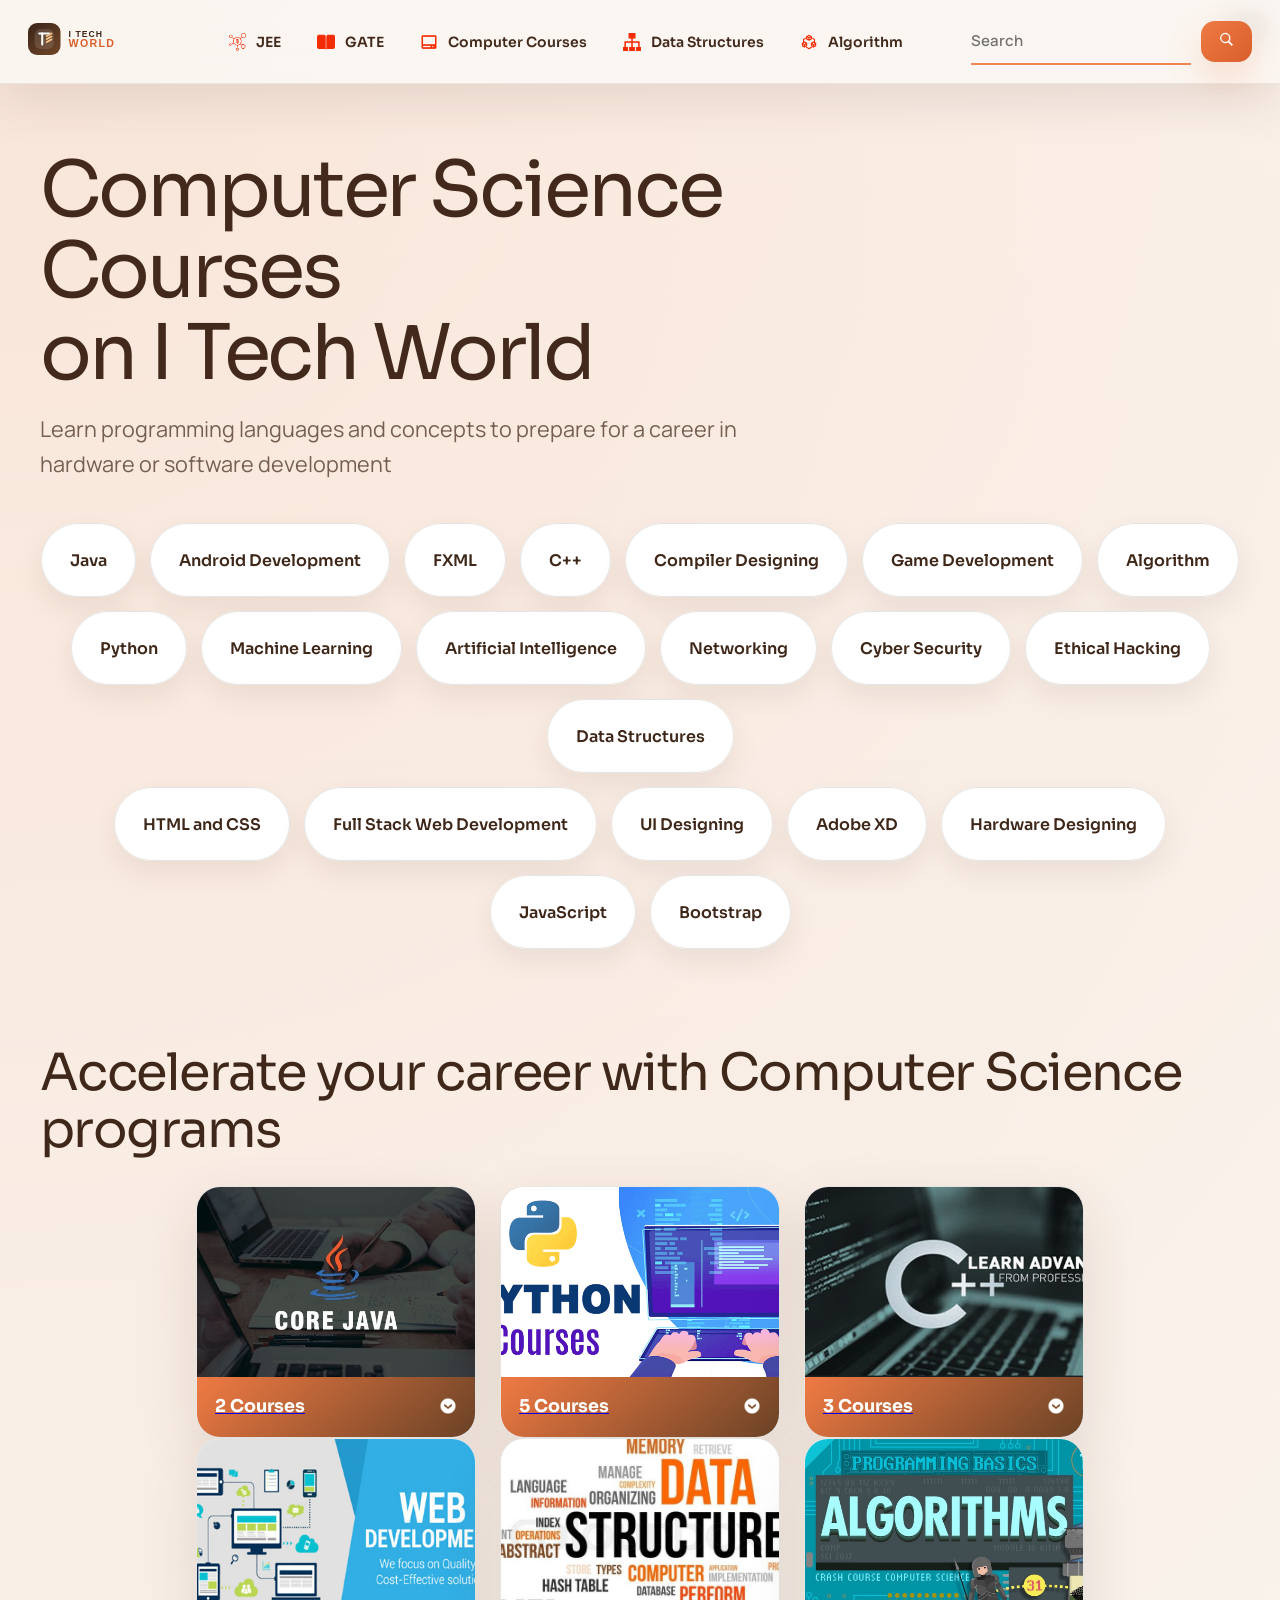
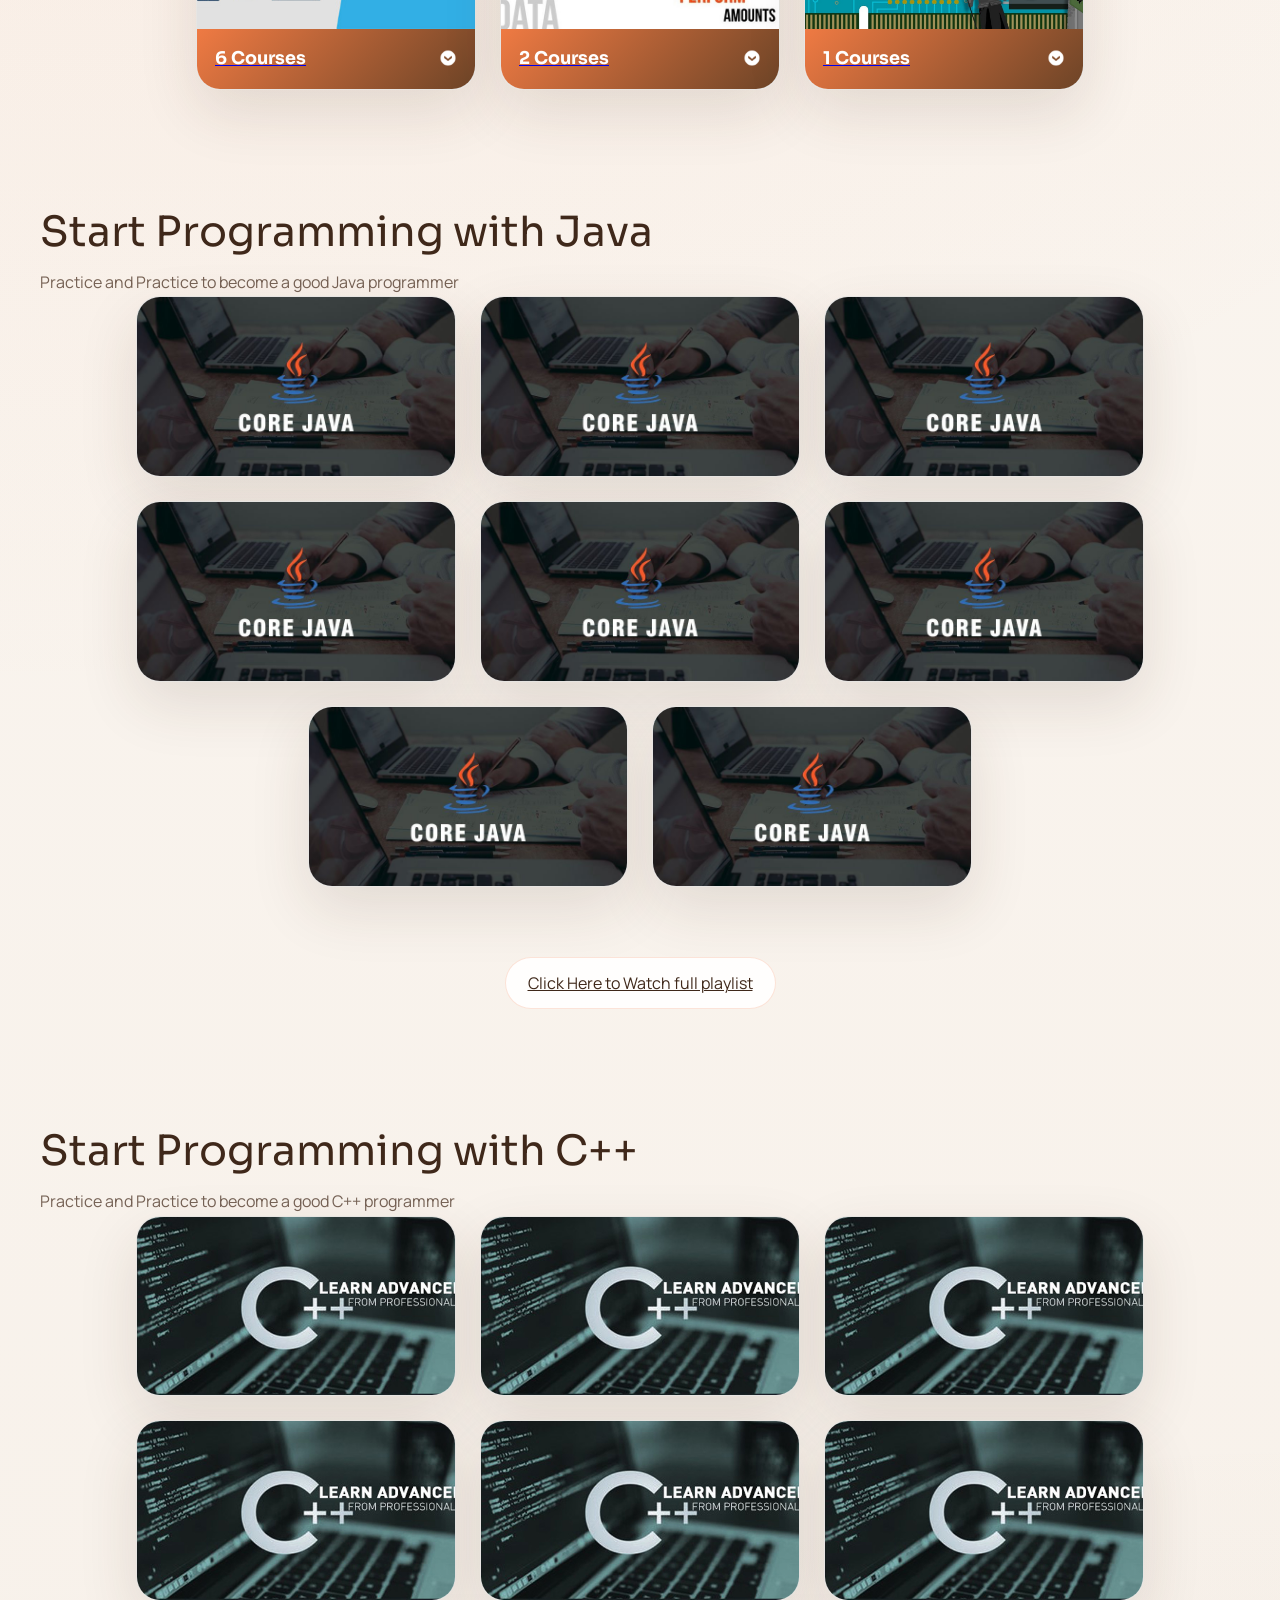
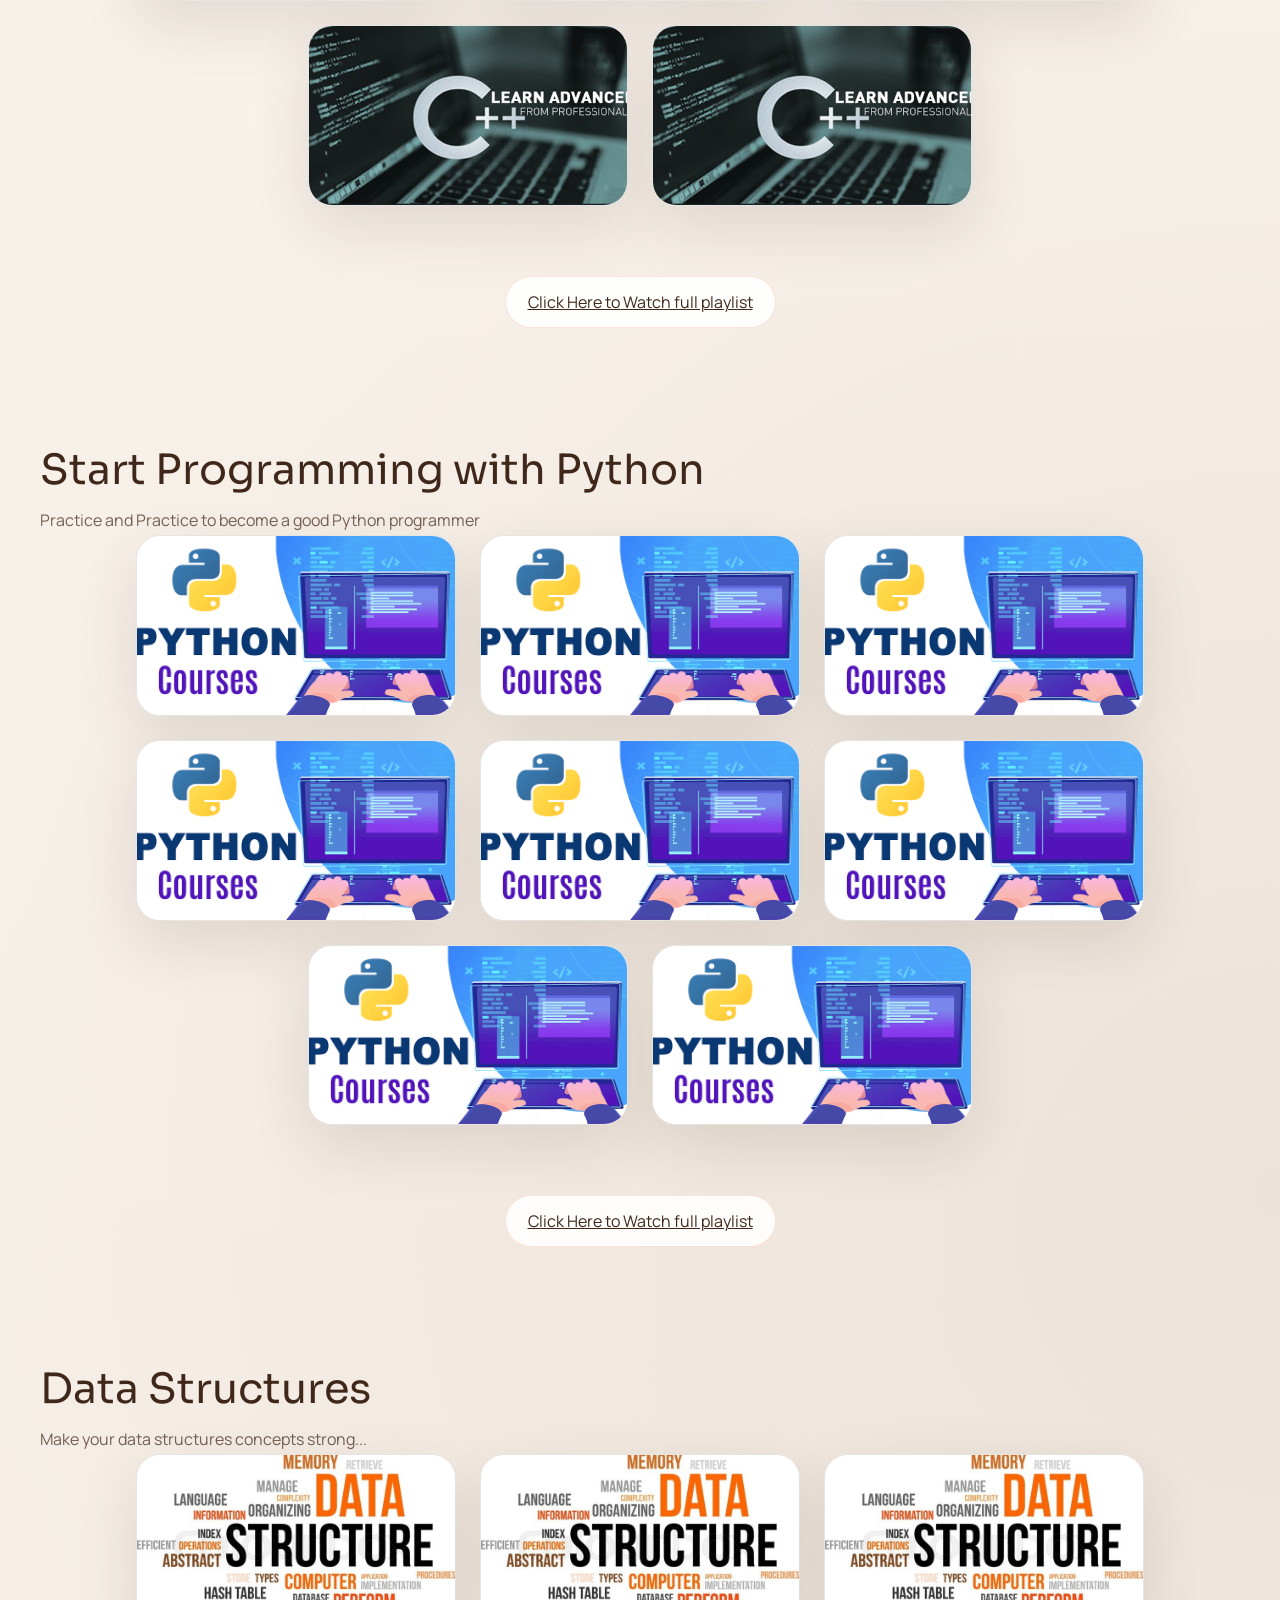
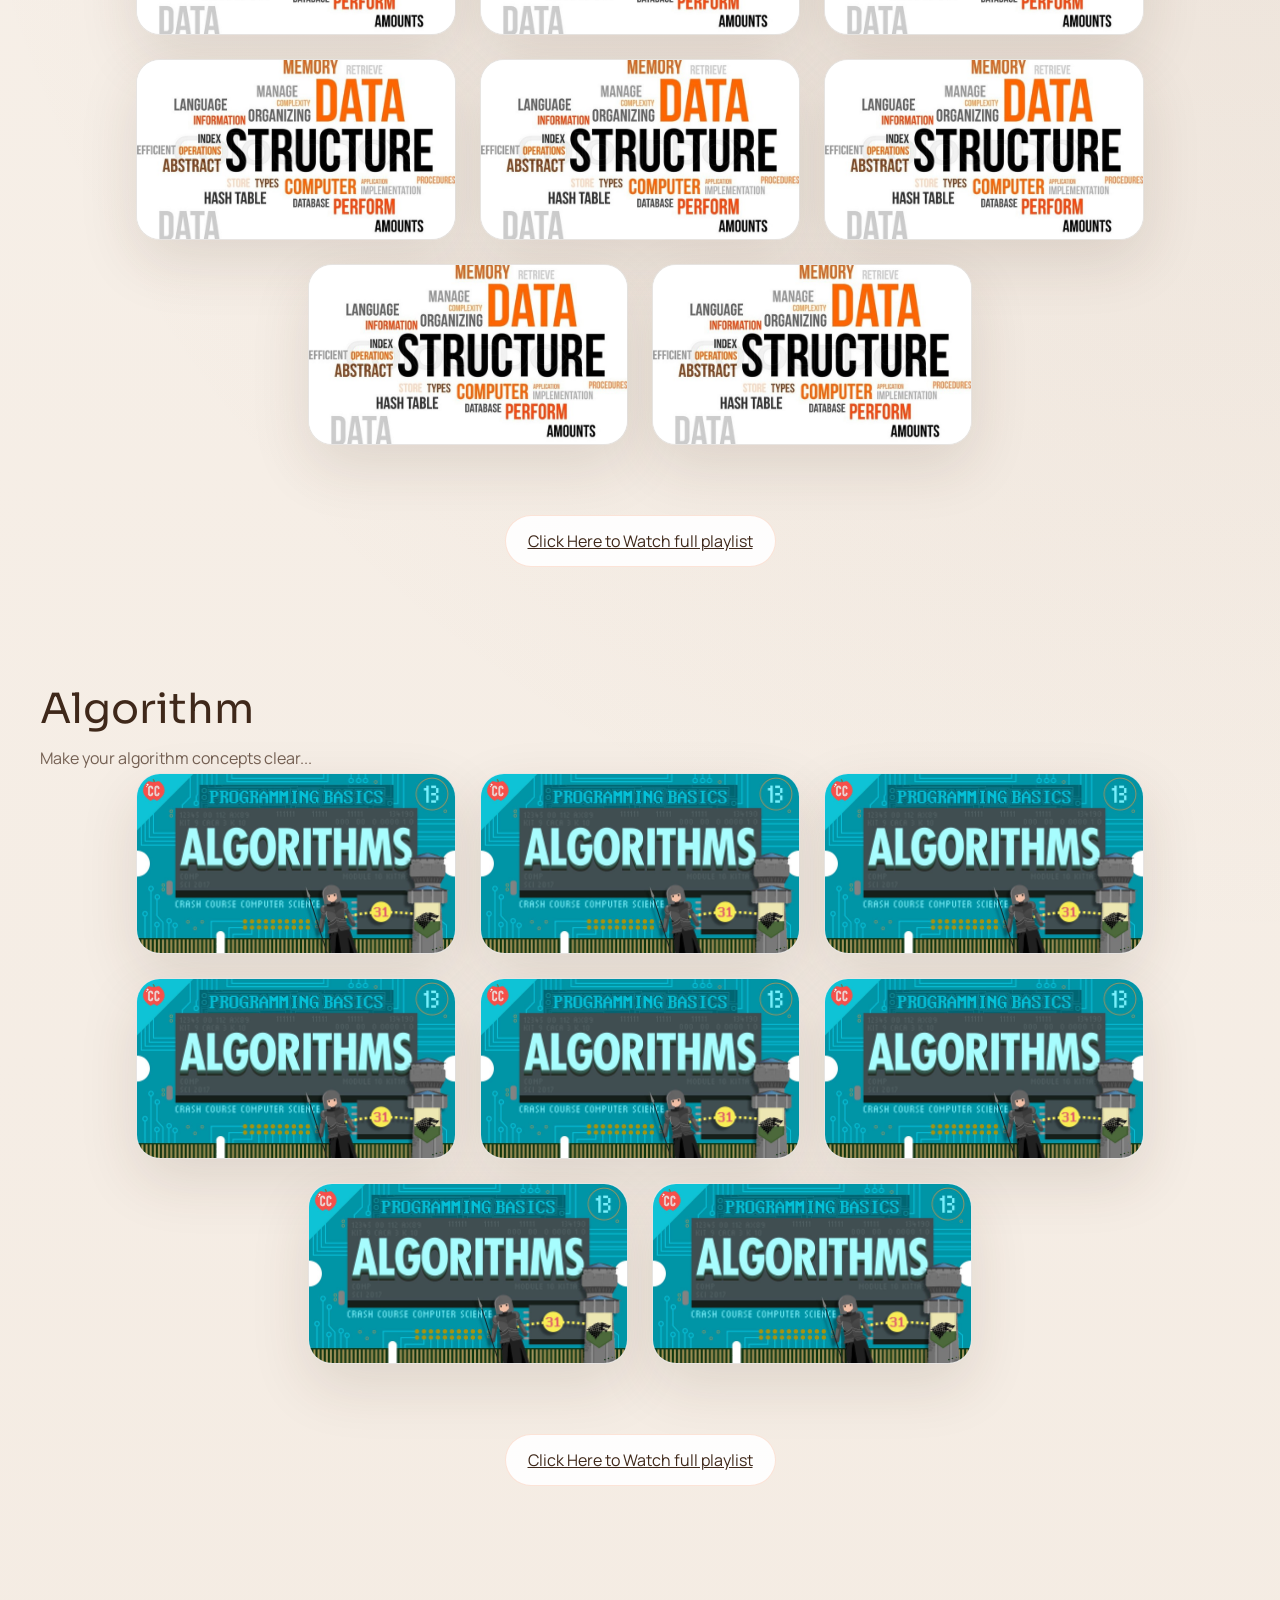
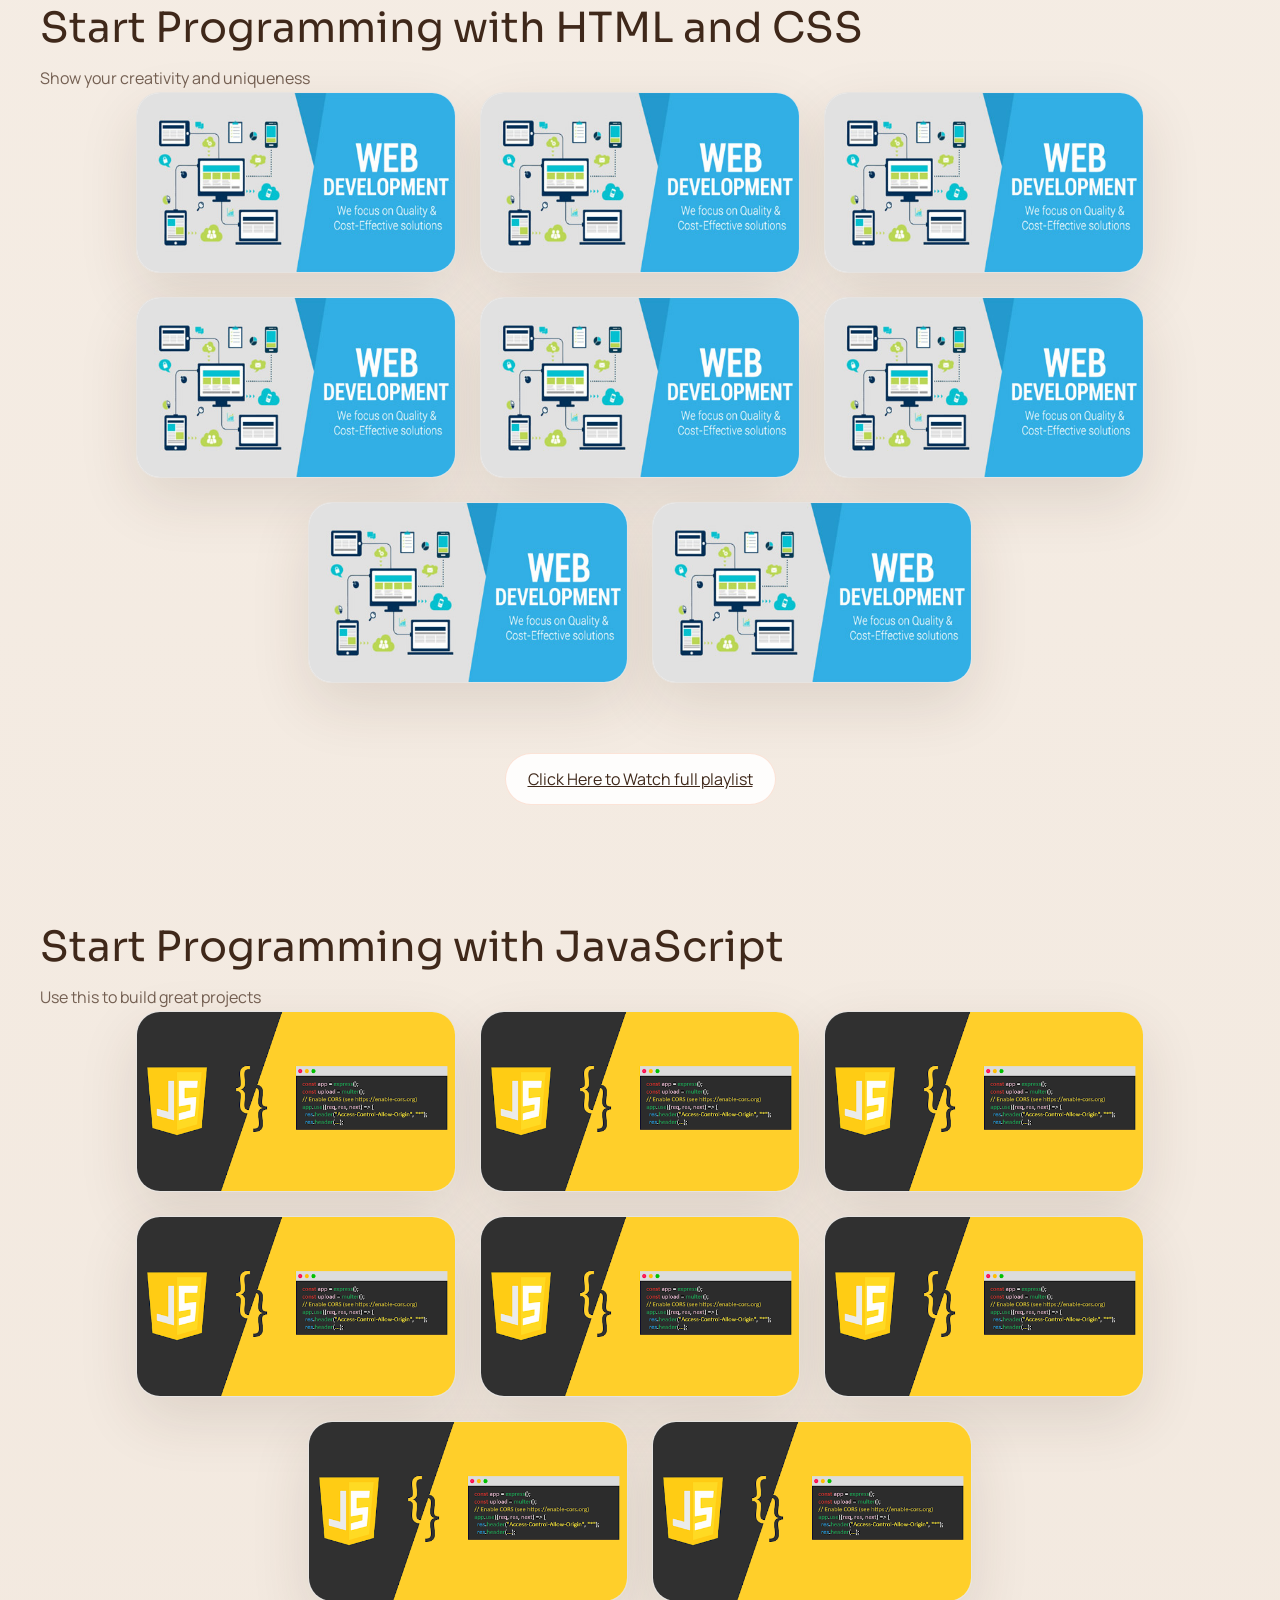
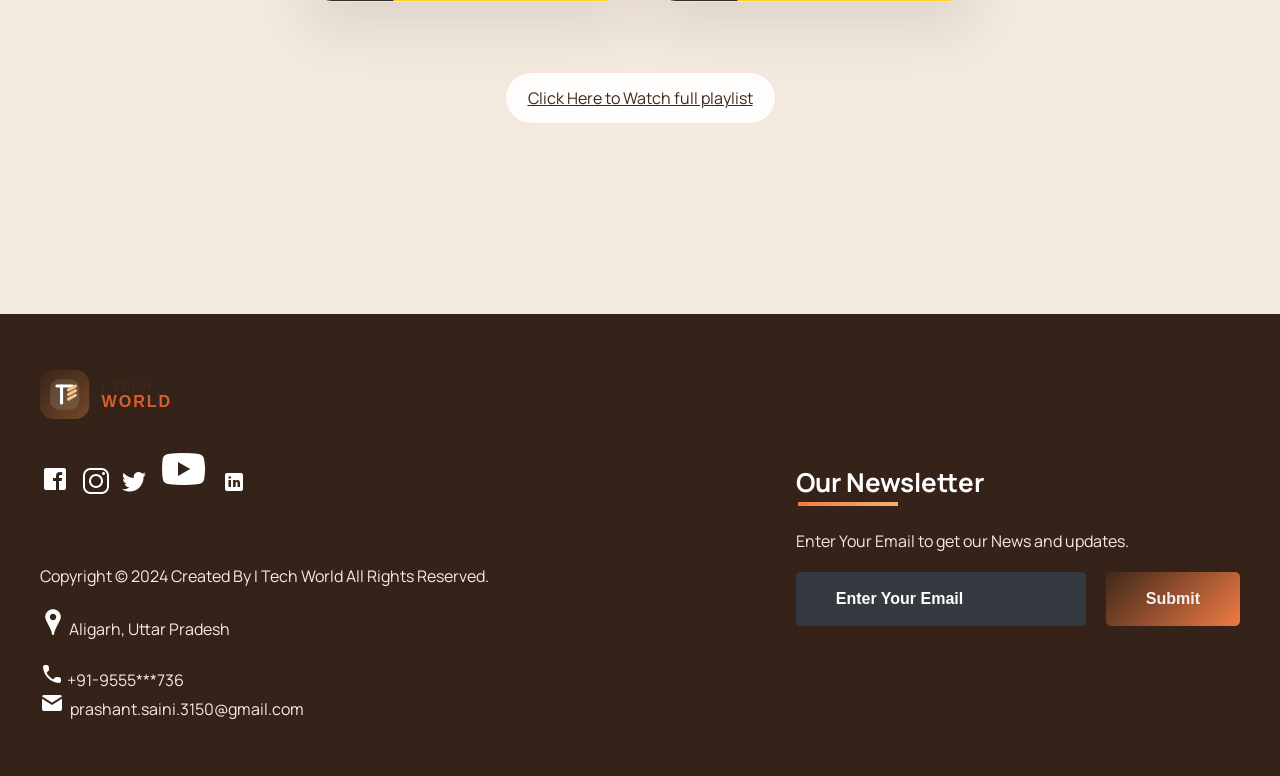
==== commit bd5b6497: "Update branding references from LearnEd to I Tech World across multiple pages" ====
--- a/subjects/computer_courses.html
+++ b/subjects/computer_courses.html
@@ -13,7 +13,7 @@
 	<!-- NAVIGATION -->
 	<header>
 		<div class="nav" id="nav">
-			<div id="learned-logo">
+			<div id="ITW-logo">
 				<a href="../index.html"><img src="../assets/images/branding/itw-brand-lockup.svg" style="width: 120px;"></a>
 			</div>
 			<div class="switch-tab" id="switch-tab" onclick="switchTAB()"><img src="../assets/images/icons/menu.png"></div>
@@ -23,7 +23,6 @@
 				<li><a href="#"><img src="../assets/images/courses/common/computer.png" class="icon">Computer Courses</a></li>
 				<li><a href="#data"><img src="../assets/images/courses/common/data.png" class="icon">Data Structures</a></li>
 				<li><a href="#algo"><img src="../assets/images/courses/common/algo.png" class="icon">Algorithm</a></li>
-				<li><a href="#projects"><img src="../assets/images/courses/common/projects.png" class="icon">Projects</a></li>
 			</ul>
 			<div class="search" id="search-switch">
 				<input type="search" placeholder="Search" class="srch"><button id="srchbtn"><img
--- a/subjects/subjects.css
+++ b/subjects/subjects.css
@@ -71,16 +71,16 @@
   text-decoration: none;
 }
 
-#learned-logo {
+#ITW-logo {
   flex: 0 0 auto;
 }
 
-#learned-logo a {
+#ITW-logo a {
   display: inline-flex;
   align-items: center;
 }
 
-#learned-logo img {
+#ITW-logo img {
   width: 132px !important;
   height: auto;
   display: block;
@@ -615,7 +615,7 @@
     display: none;
   }
 
-  .nav #learned-logo {
+  .nav #ITW-logo {
     margin: 0 auto 0 0;
     transform: none;
   }
@@ -653,7 +653,7 @@
     padding: 14px 16px;
   }
 
-  #learned-logo img {
+  #ITW-logo img {
     width: 112px !important;
   }
 
